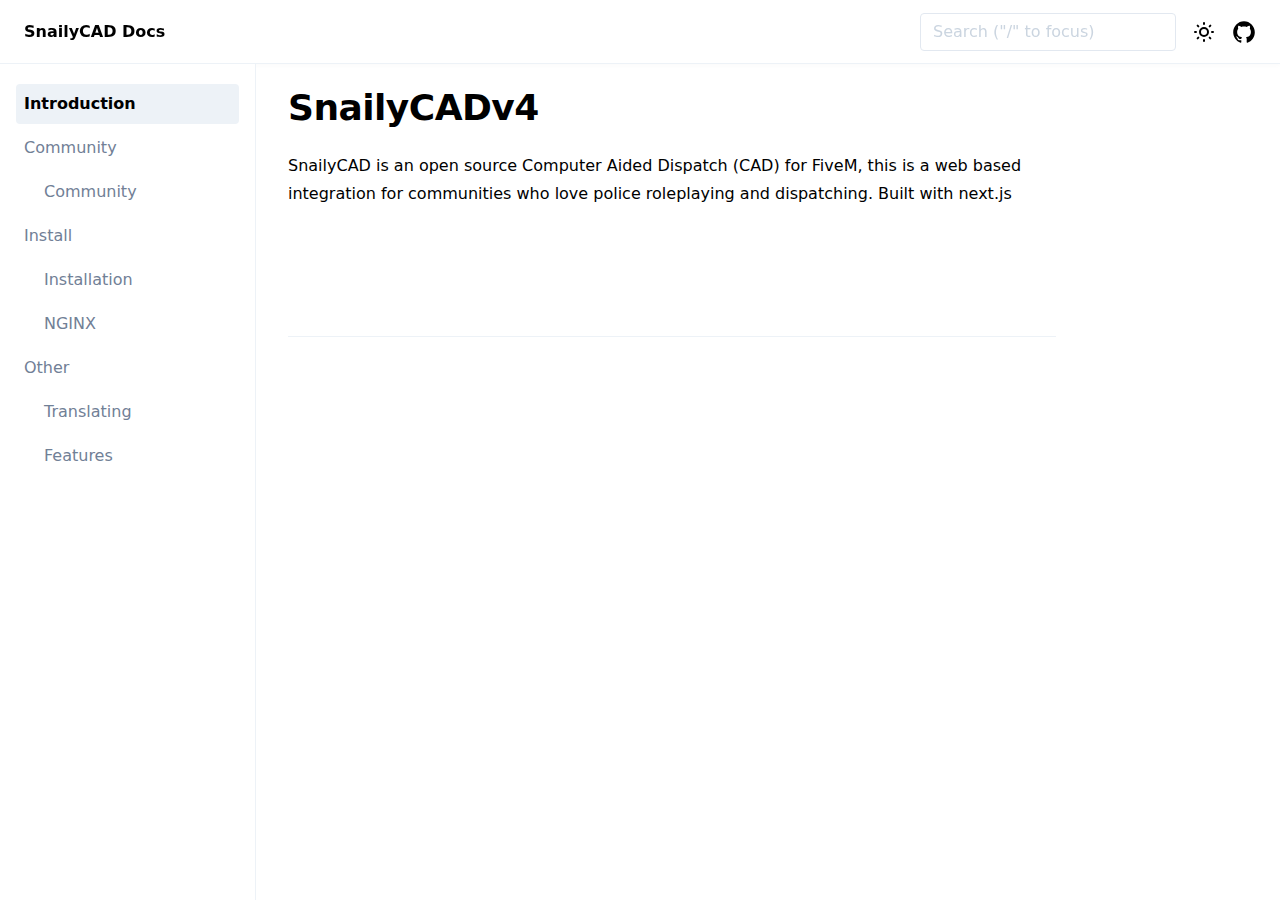
==== index.html @ 4297fb2c "Deploying to gh-pages from @ SnailyCAD/docs@3c2a075914bde0a2f66cafa03fc1d0cf612f7713 🚀" ====
<!DOCTYPE html><html><head><meta charset="utf-8"><script>!function(){try {var d=document.documentElement.classList;d.remove('light','dark');var e=localStorage.getItem('theme');if(!e)return localStorage.setItem('theme','light'),d.add('light');if("system"===e){var t="(prefers-color-scheme: dark)",m=window.matchMedia(t);m.media!==t||m.matches?d.add('dark'):d.add('light')}else d.add(e)}catch(e){}}()</script><link rel="stylesheet" href="https://rsms.me/inter/inter.css"><title>SnailyCADv4 | SnailyCADv4 Docs</title><style>html{font-family:Inter,sans-serif}@supports(font-variation-settings:normal){html{font-family:'Inter var',sans-serif}}</style><meta name="msapplication-TileColor" content="#ffffff"><meta name="theme-color" content="#ffffff"><meta name="viewport" content="width=device-width, initial-scale=1.0"><meta http-equiv="Content-Language" content="en"><meta name="og:title" content="SnailyCADv4 docs"><meta name="next-head-count" content="10"><script defer="" nomodule="" src="/_next/static/chunks/polyfills-a40ef1678bae11e696dba45124eadd70.js"></script><script src="/_next/static/chunks/webpack-af28476a2e7790fd48db.js" defer=""></script><script src="/_next/static/chunks/framework-895f067827ebe11ffe45.js" defer=""></script><script src="/_next/static/chunks/main-8d15616dad332ac01c02.js" defer=""></script><script src="/_next/static/chunks/pages/_app-caa7130a426902070bed.js" defer=""></script><script src="/_next/static/chunks/424-f5f35272d2a298725118.js" defer=""></script><script src="/_next/static/chunks/pages/index-80899e56ebe504302ccb.js" defer=""></script><script src="/_next/static/9ey1iBSlj8T7ULhoBeX1p/_buildManifest.js" defer=""></script><script src="/_next/static/9ey1iBSlj8T7ULhoBeX1p/_ssgManifest.js" defer=""></script><style>html{-moz-tab-size:4;tab-size:4;line-height:1.15;-webkit-text-size-adjust:100%;}body{margin:0;font-family:system-ui,-apple-system,Segoe UI,Roboto,Helvetica,Arial,sans-serif,Apple Color Emoji,Segoe UI Emoji;}hr{height:0;color:inherit;}button,input{font-family:inherit;font-size:100%;line-height:1.15;margin:0;}button{text-transform:none;}button{-webkit-appearance:button;}[type=search]{-webkit-appearance:textfield;outline-offset:-2px;}h1,hr,p{margin:0;}button{background-color:transparent;background-image:none;}ul{margin:0;padding:0;}ul{list-style:none;}html{font-family:ui-sans-serif,system-ui,-apple-system,BlinkMacSystemFont,Segoe UI,Roboto,Helvetica Neue,Arial,Noto Sans,sans-serif,Apple Color Emoji,Segoe UI Emoji,Segoe UI Symbol,Noto Color Emoji;line-height:1.5;}body{font-family:inherit;line-height:inherit;}*,:after,:before{-webkit-box-sizing:border-box;-moz-box-sizing:border-box;box-sizing:border-box;border:0 solid;}hr{border-top-width:1px;}input::-webkit-input-placeholder{opacity:1;color:#cbd5e0;}input::-moz-placeholder{opacity:1;color:#cbd5e0;}input:-ms-input-placeholder{opacity:1;color:#cbd5e0;}input::placeholder{opacity:1;color:#cbd5e0;}button{cursor:pointer;}h1{font-size:inherit;font-weight:inherit;}a{color:inherit;text-decoration:inherit;}button,input{padding:0;line-height:inherit;color:inherit;}svg{display:block;vertical-align:middle;}*,:after,:before{--tw-translate-x:0;--tw-translate-y:0;--tw-rotate:0;--tw-skew-x:0;--tw-skew-y:0;--tw-scale-x:1;--tw-scale-y:1;--tw-transform:translateX(var(--tw-translate-x)) translateY(var(--tw-translate-y)) rotate(var(--tw-rotate)) skewX(var(--tw-skew-x)) skewY(var(--tw-skew-y)) scaleX(var(--tw-scale-x)) scaleY(var(--tw-scale-y));--tw-border-opacity:1;border-color:rgba(237,242,247,var(--tw-border-opacity));--tw-shadow:0 0 transparent;--tw-ring-inset:var(--tw-empty, );--tw-ring-offset-width:0px;--tw-ring-offset-color:#fff;--tw-ring-color:rgba(66,153,225,0.5);--tw-ring-offset-shadow:0 0 transparent;--tw-ring-shadow:0 0 transparent;--tw-blur:var(--tw-empty, );--tw-brightness:var(--tw-empty, );--tw-contrast:var(--tw-empty, );--tw-grayscale:var(--tw-empty, );--tw-hue-rotate:var(--tw-empty, );--tw-invert:var(--tw-empty, );--tw-saturate:var(--tw-empty, );--tw-sepia:var(--tw-empty, );--tw-drop-shadow:var(--tw-empty, );--tw-filter:var(--tw-blur) var(--tw-brightness) var(--tw-contrast) var(--tw-grayscale) var(--tw-hue-rotate) var(--tw-invert) var(--tw-saturate) var(--tw-sepia) var(--tw-drop-shadow);--tw-backdrop-blur:var(--tw-empty, );--tw-backdrop-brightness:var(--tw-empty, );--tw-backdrop-contrast:var(--tw-empty, );--tw-backdrop-grayscale:var(--tw-empty, );--tw-backdrop-hue-rotate:var(--tw-empty, );--tw-backdrop-invert:var(--tw-empty, );--tw-backdrop-opacity:var(--tw-empty, );--tw-backdrop-saturate:var(--tw-empty, );--tw-backdrop-sepia:var(--tw-empty, );--tw-backdrop-filter:var(--tw-backdrop-blur) var(--tw-backdrop-brightness) var(--tw-backdrop-contrast) var(--tw-backdrop-grayscale) var(--tw-backdrop-hue-rotate) var(--tw-backdrop-invert) var(--tw-backdrop-opacity) var(--tw-backdrop-saturate) var(--tw-backdrop-sepia);}html{-webkit-font-smoothing:auto;-moz-osx-font-smoothing:auto;font-size:16px;-webkit-font-feature-settings:"rlig" 1,"calt" 1,"ss01" 1;-moz-font-feature-settings:"rlig" 1,"calt" 1,"ss01" 1;font-feature-settings:"rlig" 1,"calt" 1,"ss01" 1;scroll-behavior:smooth;}body{background-color:rgba(255,255,255,var(--tw-bg-opacity));}body{--tw-bg-opacity:1;}h1{margin-top:.5rem;font-size:2.25rem;line-height:2.5rem;font-weight:700;}h1{letter-spacing:-.015em;}a{--tw-text-opacity:1;color:rgba(66,153,225,var(--tw-text-opacity));text-decoration:underline;text-underline-position:under;}p{line-height:1.75rem;}p:not(:first-child){margin-top:1.5rem;}hr{margin-top:2rem;margin-bottom:2rem;}.fixed{position:fixed;}.relative{position:relative;}.right-0{right:0;}.left-0{left:0;}.top-0{top:0;}.z-10{z-index:10;}.z-20{z-index:20;}.-m-4{margin:-1rem;}.mx-auto{margin-left:auto;margin-right:auto;}.ml-2{margin-left:.5rem;}.mr-2{margin-right:.5rem;}.ml-1{margin-left:.25rem;}.mt-24{margin-top:6rem;}.-mr-2{margin-right:-.5rem;}.mb-4{margin-bottom:1rem;}.block{display:block;}.inline{display:inline;}.flex{display:-webkit-flex;display:-moz-box;display:flex;}.inline-flex{display:-webkit-inline-flex;display:-moz-inline-box;display:inline-flex;}.hidden{display:none;}.h-full{height:100%;}.h-16{height:4rem;}.h-screen{height:100vh;}.w-full{width:100%;}.w-64{width:16rem;}.min-w-0{min-width:0;}.max-w-full{max-width:100%;}.max-w-screen-md{max-width:768px;}.flex-1{-webkit-flex:1 1;-moz-box-flex:1;flex:1 1;}.flex-shrink-0{-webkit-flex-shrink:0;flex-shrink:0;}.transform{-webkit-transform:var(--tw-transform);transform:var(--tw-transform);}.cursor-pointer{cursor:pointer;}.appearance-none{-webkit-appearance:none;-moz-appearance:none;appearance:none;}.flex-row{-webkit-flex-direction:row;-moz-box-orient:horizontal;flex-direction:row;}.flex-col,.flex-row{-moz-box-direction:normal;}.flex-col{-webkit-flex-direction:column;-moz-box-orient:vertical;flex-direction:column;}.items-center{-webkit-align-items:center;-moz-box-align:center;align-items:center;}.justify-between{-webkit-justify-content:space-between;-moz-box-pack:justify;justify-content:space-between;}.overflow-y-auto{overflow-y:auto;}.rounded{border-radius:.25rem;}.border{border-width:1px;}.border-b{border-bottom-width:1px;}.border-gray-200{--tw-border-opacity:1;border-color:rgba(237,242,247,var(--tw-border-opacity));}.bg-white{--tw-bg-opacity:1;background-color:rgba(255,255,255,var(--tw-bg-opacity));}.bg-opacity-\[\.97\]{--tw-bg-opacity:.97;}.p-4{padding:1rem;}.p-2{padding:.5rem;}.py-2{padding-top:.5rem;padding-bottom:.5rem;}.px-6{padding-left:1.5rem;padding-right:1.5rem;}.px-3{padding-right:.75rem;}.px-3{padding-left:.75rem;}.pt-16{padding-top:4rem;}.pb-16{padding-bottom:4rem;}.pt-4{padding-top:1rem;}.pb-40{padding-bottom:10rem;}.pl-4{padding-left:1rem;}.text-lg{line-height:1.75rem;}.text-lg{font-size:1.125rem;}.text-sm{font-size:.875rem;line-height:1.25rem;}.font-medium{font-weight:500;}.font-semibold{font-weight:600;}.leading-tight{line-height:1.25;}.text-gray-600{--tw-text-opacity:1;color:rgba(113,128,150,var(--tw-text-opacity));}.text-current{color:currentColor;}.no-underline{text-decoration:none;}.main-container{min-height:100vh;}.sidebar{-webkit-user-select:none;-moz-user-select:none;-ms-user-select:none;user-select:none;}@media (min-width:768px){.sidebar{border-right-width:1px;}}.sidebar ul ul{position:relative;margin-left:1.25rem;}.sidebar a:focus-visible,.sidebar button:focus-visible{--tw-ring-offset-shadow:var(--tw-ring-inset) 0 0 0 var(--tw-ring-offset-width) var(--tw-ring-offset-color);--tw-ring-shadow:var(--tw-ring-inset) 0 0 0 -webkit-calc(3px + var(--tw-ring-offset-width)) var(--tw-ring-color);--tw-ring-shadow:var(--tw-ring-inset) 0 0 0 calc(3px + var(--tw-ring-offset-width)) var(--tw-ring-color);-webkit-box-shadow:var(--tw-ring-offset-shadow),var(--tw-ring-shadow),var(--tw-shadow,0 0 transparent);box-shadow:var(--tw-ring-offset-shadow),var(--tw-ring-shadow),var(--tw-shadow,0 0 transparent);}.sidebar li.active>a{--tw-bg-opacity:1;background-color:rgba(237,242,247,var(--tw-bg-opacity));font-weight:600;--tw-text-opacity:1;color:rgba(0,0,0,var(--tw-text-opacity));}.sidebar a,.sidebar button{margin-top:.25rem;display:block;width:100%;-webkit-user-select:none;-moz-user-select:none;-ms-user-select:none;user-select:none;border-radius:.25rem;padding:.5rem;text-align:left;font-size:1rem;line-height:1.5rem;--tw-text-opacity:1;color:rgba(113,128,150,var(--tw-text-opacity));text-decoration:none;outline:2px solid transparent;outline-offset:2px;-webkit-tap-highlight-color:transparent;-webkit-touch-callout:none;}.sidebar a:hover,.sidebar button:hover{--tw-bg-opacity:1;background-color:rgba(247,250,252,var(--tw-bg-opacity));--tw-text-opacity:1;color:rgba(26,32,44,var(--tw-text-opacity));}.nextra-container nav{-webkit-box-shadow:0 2px 4px rgba(0,0,0,.02);box-shadow:0 2px 4px rgba(0,0,0,.02);}.nextra-container nav a:focus,.nextra-container nav a:focus-visible{-webkit-user-select:none;-moz-user-select:none;-ms-user-select:none;user-select:none;outline:2px solid transparent;outline-offset:2px;}.nextra-container nav a:focus-visible{--tw-ring-offset-shadow:var(--tw-ring-inset) 0 0 0 var(--tw-ring-offset-width) var(--tw-ring-offset-color);--tw-ring-shadow:var(--tw-ring-inset) 0 0 0 -webkit-calc(3px + var(--tw-ring-offset-width)) var(--tw-ring-color);--tw-ring-shadow:var(--tw-ring-inset) 0 0 0 calc(3px + var(--tw-ring-offset-width)) var(--tw-ring-color);-webkit-box-shadow:var(--tw-ring-offset-shadow),var(--tw-ring-shadow),var(--tw-shadow,0 0 transparent);box-shadow:var(--tw-ring-offset-shadow),var(--tw-ring-shadow),var(--tw-shadow,0 0 transparent);}.nextra-search input{--tw-border-opacity:1;border-color:rgba(226,232,240,var(--tw-border-opacity));--tw-text-opacity:1;color:rgba(26,32,44,var(--tw-text-opacity));}.nextra-search input::-moz-placeholder{--tw-text-opacity:1;color:rgba(203,213,224,var(--tw-text-opacity));}.nextra-search input:-ms-input-placeholder{--tw-text-opacity:1;color:rgba(203,213,224,var(--tw-text-opacity));}.nextra-search input::-webkit-input-placeholder{--tw-text-opacity:1;color:rgba(203,213,224,var(--tw-text-opacity));}.nextra-search input::placeholder{--tw-text-opacity:1;color:rgba(203,213,224,var(--tw-text-opacity));}input[type=search]::-webkit-search-cancel-button,input[type=search]::-webkit-search-decoration,input[type=search]::-webkit-search-results-button,input[type=search]::-webkit-search-results-decoration{-webkit-appearance:none;}@media (min-width:1280px){.nextra-container:not(.rtl):not(.page) article.docs-container{padding-right:2rem;}}.hover\:text-blue-600:hover{--tw-text-opacity:1;color:rgba(49,130,206,var(--tw-text-opacity));}.hover\:opacity-75:hover{opacity:.75;}.focus\:outline-none:focus{outline:2px solid transparent;outline-offset:2px;}.focus\:ring:focus{--tw-ring-offset-shadow:var(--tw-ring-inset) 0 0 0 var(--tw-ring-offset-width) var(--tw-ring-offset-color);--tw-ring-shadow:var(--tw-ring-inset) 0 0 0 -webkit-calc(3px + var(--tw-ring-offset-width)) var(--tw-ring-color);--tw-ring-shadow:var(--tw-ring-inset) 0 0 0 calc(3px + var(--tw-ring-offset-width)) var(--tw-ring-color);-webkit-box-shadow:var(--tw-ring-offset-shadow),var(--tw-ring-shadow),var(--tw-shadow,0 0 transparent);box-shadow:var(--tw-ring-offset-shadow),var(--tw-ring-shadow),var(--tw-shadow,0 0 transparent);}@media (min-width:768px){.md\:sticky{position:-webkit-sticky;position:sticky;}.md\:block{display:block;}.md\:inline-block{display:inline-block;}.md\:hidden{display:none;}.md\:w-64{width:16rem;}.md\:px-8{padding-left:2rem;padding-right:2rem;}.md\:pb-16{padding-bottom:4rem;}}@media (min-width:1280px){.xl\:block{display:block;}}</style><link rel="stylesheet" href="/_next/static/css/e67ec22b2a6f245b44d7.css" data-n-g="" media="print" onload="this.media='all'"><noscript><link rel="stylesheet" href="/_next/static/css/e67ec22b2a6f245b44d7.css"></noscript><noscript data-n-css=""></noscript></head><body><div id="__next"><div class="nextra-container main-container flex flex-col"><nav class="flex items-center bg-white z-20 fixed top-0 left-0 right-0 h-16 border-b border-gray-200 px-6 dark:bg-dark dark:border-gray-900 bg-opacity-[.97] dark:bg-opacity-100"><div class="w-full flex items-center mr-2"><a class="no-underline text-current inline-flex items-center hover:opacity-75" href="/"><span class="text-gray-100 font-semibold">SnailyCAD Docs</span></a></div><div class="flex-1"><div class="hidden md:inline-block mr-2"><div class="nextra-search relative w-full md:w-64"><input type="search" class="appearance-none border rounded py-2 px-3 leading-tight focus:outline-none focus:ring w-full" placeholder="Search (&quot;/&quot; to focus)"></div></div></div><a class="text-current p-2 cursor-pointer" tabindex="0"><svg viewBox="0 0 24 24" width="24" height="24" stroke="currentColor" stroke-width="1.5" stroke-linecap="round" stroke-linejoin="round" fill="none" shape-rendering="geometricPrecision"></svg></a><a class="text-current p-2" href="https://github.com/SnailyCAD" target="_blank"><svg height="24" viewBox="2 2 20 20" fill="none"><path fill-rule="evenodd" clip-rule="evenodd" d="M12 3C7.0275 3 3 7.12937 3 12.2276C3 16.3109 5.57625 19.7597 9.15374 20.9824C9.60374 21.0631 9.77249 20.7863 9.77249 20.5441C9.77249 20.3249 9.76125 19.5982 9.76125 18.8254C7.5 19.2522 6.915 18.2602 6.735 17.7412C6.63375 17.4759 6.19499 16.6569 5.8125 16.4378C5.4975 16.2647 5.0475 15.838 5.80124 15.8264C6.51 15.8149 7.01625 16.4954 7.18499 16.7723C7.99499 18.1679 9.28875 17.7758 9.80625 17.5335C9.885 16.9337 10.1212 16.53 10.38 16.2993C8.3775 16.0687 6.285 15.2728 6.285 11.7432C6.285 10.7397 6.63375 9.9092 7.20749 9.26326C7.1175 9.03257 6.8025 8.08674 7.2975 6.81794C7.2975 6.81794 8.05125 6.57571 9.77249 7.76377C10.4925 7.55615 11.2575 7.45234 12.0225 7.45234C12.7875 7.45234 13.5525 7.55615 14.2725 7.76377C15.9937 6.56418 16.7475 6.81794 16.7475 6.81794C17.2424 8.08674 16.9275 9.03257 16.8375 9.26326C17.4113 9.9092 17.76 10.7281 17.76 11.7432C17.76 15.2843 15.6563 16.0687 13.6537 16.2993C13.98 16.5877 14.2613 17.1414 14.2613 18.0065C14.2613 19.2407 14.25 20.2326 14.25 20.5441C14.25 20.7863 14.4188 21.0746 14.8688 20.9824C16.6554 20.364 18.2079 19.1866 19.3078 17.6162C20.4077 16.0457 20.9995 14.1611 21 12.2276C21 7.12937 16.9725 3 12 3Z" fill="currentColor"></path></svg></a><button class="block md:hidden p-2"><svg fill="none" width="24" height="24" viewBox="0 0 24 24" stroke="currentColor"><path stroke-linecap="round" stroke-linejoin="round" stroke-width="2" d="M4 6h16M4 12h16M4 18h16"></path></svg></button><div class="-mr-2"></div></nav><div class="flex flex-1 h-full"><aside class="fixed h-screen bg-white dark:bg-dark flex-shrink-0 w-full md:w-64 md:sticky z-20 hidden md:block" style="top:4rem;height:calc(100vh - 4rem)"><div class="sidebar border-gray-200 dark:border-gray-900 w-full p-4 pb-40 md:pb-16 h-full overflow-y-auto"><div class="mb-4 block md:hidden"><div class="nextra-search relative w-full md:w-64"><input type="search" class="appearance-none border rounded py-2 px-3 leading-tight focus:outline-none focus:ring w-full" placeholder="Search (&quot;/&quot; to focus)"></div></div><div class="hidden md:block"><ul><li class="active"><a href="/">Introduction</a></li><li class="active"><button>Community</button><div style="display:initial"><ul><li class=""><a href="/community">Community</a></li></ul></div></li><li class="active"><button>Install</button><div style="display:initial"><ul><li class=""><a href="/install">Installation</a></li><li class=""><a href="/install/nginx">NGINX</a></li></ul></div></li><li class="active"><button>Other</button><div style="display:initial"><ul><li class=""><a href="/other/Translating">Translating</a></li><li class=""><a href="/other/features">Features</a></li></ul></div></li></ul></div><div class="md:hidden"><ul><li class="active"><a href="/">Introduction</a></li><li class="active"><button>Community</button><div style="display:initial"><ul><li class=""><a href="/community">Community</a></li></ul></div></li><li class="active"><button>Install</button><div style="display:initial"><ul><li class=""><a href="/install">Installation</a></li><li class=""><a href="/install/nginx">NGINX</a></li></ul></div></li><li class="active"><button>Other</button><div style="display:initial"><ul><li class=""><a href="/other/Translating">Translating</a></li><li class=""><a href="/other/features">Features</a></li></ul></div></li></ul></div></div></aside><div id="reach-skip-nav" data-reach-skip-nav-content=""></div><article class="docs-container relative pt-16 pb-16 px-6 md:px-8 w-full max-w-full flex min-w-0"><main class="max-w-screen-md mx-auto pt-4 z-10 min-w-0"><h1>SnailyCADv4</h1><p>SnailyCAD is an open source Computer Aided Dispatch (CAD) for FiveM, this is a web based integration for communities who love police roleplaying and dispatching. Built with next.js</p><footer class="mt-24"><div class="flex flex-row items-center justify-between"><div></div><div><a class="text-lg font-medium p-4 -m-4 no-underline text-gray-600 hover:text-blue-600 flex items-center ml-2" title="Community" href="/community">Community<svg height="24" fill="none" viewBox="0 0 24 24" stroke="currentColor" class="transform inline flex-shrink-0 ml-1"><path stroke-linecap="round" stroke-linejoin="round" stroke-width="2" d="M9 5l7 7-7 7"></path></svg></a></div></div><hr></footer></main><div class="w-64 hidden xl:block text-sm pl-4"></div></article></div></div></div><script id="__NEXT_DATA__" type="application/json">{"props":{"pageProps":{}},"page":"/","query":{},"buildId":"9ey1iBSlj8T7ULhoBeX1p","nextExport":true,"autoExport":true,"isFallback":false,"scriptLoader":[]}</script></body></html>
---- _next/static/css/e67ec22b2a6f245b44d7.css ----
/*! tailwindcss v2.2.4 | MIT License | https://tailwindcss.com*//*! modern-normalize v1.1.0 | MIT License | https://github.com/sindresorhus/modern-normalize */html{-moz-tab-size:4;tab-size:4;line-height:1.15;-webkit-text-size-adjust:100%}body{margin:0;font-family:system-ui,-apple-system,Segoe UI,Roboto,Helvetica,Arial,sans-serif,Apple Color Emoji,Segoe UI Emoji}hr{height:0;color:inherit}abbr[title]{-webkit-text-decoration:underline dotted;-moz-text-decoration:underline dotted;text-decoration:underline dotted}b,strong{font-weight:bolder}code,kbd,pre,samp{font-family:ui-monospace,SFMono-Regular,Consolas,Liberation Mono,Menlo,monospace;font-size:1em}small{font-size:80%}sub,sup{font-size:75%;line-height:0;position:relative;vertical-align:baseline}sub{bottom:-.25em}sup{top:-.5em}table{text-indent:0;border-color:inherit}button,input,optgroup,select,textarea{font-family:inherit;font-size:100%;line-height:1.15;margin:0}button,select{text-transform:none}[type=button],[type=reset],[type=submit],button{-webkit-appearance:button}::-moz-focus-inner{border-style:none;padding:0}:-moz-focusring{outline:1px dotted ButtonText}:-moz-ui-invalid{box-shadow:none}legend{padding:0}progress{vertical-align:baseline}::-webkit-inner-spin-button,::-webkit-outer-spin-button{height:auto}[type=search]{-webkit-appearance:textfield;outline-offset:-2px}::-webkit-search-decoration{-webkit-appearance:none}::-webkit-file-upload-button{-webkit-appearance:button;font:inherit}summary{display:list-item}blockquote,dd,dl,figure,h1,h2,h3,h4,h5,h6,hr,p,pre{margin:0}button{background-color:transparent;background-image:none}fieldset,ol,ul{margin:0;padding:0}ol,ul{list-style:none}html{font-family:ui-sans-serif,system-ui,-apple-system,BlinkMacSystemFont,Segoe UI,Roboto,Helvetica Neue,Arial,Noto Sans,sans-serif,Apple Color Emoji,Segoe UI Emoji,Segoe UI Symbol,Noto Color Emoji;line-height:1.5}body{font-family:inherit;line-height:inherit}*,:after,:before{-webkit-box-sizing:border-box;-moz-box-sizing:border-box;box-sizing:border-box;border:0 solid}hr{border-top-width:1px}img{border-style:solid}textarea{resize:vertical}input::-webkit-input-placeholder,textarea::-webkit-input-placeholder{opacity:1;color:#cbd5e0}input::-moz-placeholder,textarea::-moz-placeholder{opacity:1;color:#cbd5e0}input:-ms-input-placeholder,textarea:-ms-input-placeholder{opacity:1;color:#cbd5e0}input::placeholder,textarea::placeholder{opacity:1;color:#cbd5e0}[role=button],button{cursor:pointer}table{border-collapse:collapse}h1,h2,h3,h4,h5,h6{font-size:inherit;font-weight:inherit}a{color:inherit;text-decoration:inherit}button,input,optgroup,select,textarea{padding:0;line-height:inherit;color:inherit}code,kbd,pre,samp{font-family:ui-monospace,SFMono-Regular,Menlo,Monaco,Consolas,Liberation Mono,Courier New,monospace}audio,canvas,embed,iframe,img,object,svg,video{display:block;vertical-align:middle}img,video{max-width:100%;height:auto}*,:after,:before{--tw-translate-x:0;--tw-translate-y:0;--tw-rotate:0;--tw-skew-x:0;--tw-skew-y:0;--tw-scale-x:1;--tw-scale-y:1;--tw-transform:translateX(var(--tw-translate-x)) translateY(var(--tw-translate-y)) rotate(var(--tw-rotate)) skewX(var(--tw-skew-x)) skewY(var(--tw-skew-y)) scaleX(var(--tw-scale-x)) scaleY(var(--tw-scale-y));--tw-border-opacity:1;border-color:rgba(237,242,247,var(--tw-border-opacity));--tw-shadow:0 0 transparent;--tw-ring-inset:var(--tw-empty,/*!*/ /*!*/);--tw-ring-offset-width:0px;--tw-ring-offset-color:#fff;--tw-ring-color:rgba(66,153,225,0.5);--tw-ring-offset-shadow:0 0 transparent;--tw-ring-shadow:0 0 transparent;--tw-blur:var(--tw-empty,/*!*/ /*!*/);--tw-brightness:var(--tw-empty,/*!*/ /*!*/);--tw-contrast:var(--tw-empty,/*!*/ /*!*/);--tw-grayscale:var(--tw-empty,/*!*/ /*!*/);--tw-hue-rotate:var(--tw-empty,/*!*/ /*!*/);--tw-invert:var(--tw-empty,/*!*/ /*!*/);--tw-saturate:var(--tw-empty,/*!*/ /*!*/);--tw-sepia:var(--tw-empty,/*!*/ /*!*/);--tw-drop-shadow:var(--tw-empty,/*!*/ /*!*/);--tw-filter:var(--tw-blur) var(--tw-brightness) var(--tw-contrast) var(--tw-grayscale) var(--tw-hue-rotate) var(--tw-invert) var(--tw-saturate) var(--tw-sepia) var(--tw-drop-shadow);--tw-backdrop-blur:var(--tw-empty,/*!*/ /*!*/);--tw-backdrop-brightness:var(--tw-empty,/*!*/ /*!*/);--tw-backdrop-contrast:var(--tw-empty,/*!*/ /*!*/);--tw-backdrop-grayscale:var(--tw-empty,/*!*/ /*!*/);--tw-backdrop-hue-rotate:var(--tw-empty,/*!*/ /*!*/);--tw-backdrop-invert:var(--tw-empty,/*!*/ /*!*/);--tw-backdrop-opacity:var(--tw-empty,/*!*/ /*!*/);--tw-backdrop-saturate:var(--tw-empty,/*!*/ /*!*/);--tw-backdrop-sepia:var(--tw-empty,/*!*/ /*!*/);--tw-backdrop-filter:var(--tw-backdrop-blur) var(--tw-backdrop-brightness) var(--tw-backdrop-contrast) var(--tw-backdrop-grayscale) var(--tw-backdrop-hue-rotate) var(--tw-backdrop-invert) var(--tw-backdrop-opacity) var(--tw-backdrop-saturate) var(--tw-backdrop-sepia)}html{-webkit-font-smoothing:auto;-moz-osx-font-smoothing:auto;font-size:16px;-webkit-font-feature-settings:"rlig" 1,"calt" 1,"ss01" 1;-moz-font-feature-settings:"rlig" 1,"calt" 1,"ss01" 1;font-feature-settings:"rlig" 1,"calt" 1,"ss01" 1;scroll-behavior:smooth}body{background-color:rgba(255,255,255,var(--tw-bg-opacity))}.dark body,body{--tw-bg-opacity:1}.dark body{background-color:rgba(17,17,17,var(--tw-bg-opacity));--tw-text-opacity:1;color:rgba(247,250,252,var(--tw-text-opacity))}h1{margin-top:.5rem;font-size:2.25rem;line-height:2.5rem;font-weight:700}h1,h2{letter-spacing:-.015em}h2{margin-top:2.5rem;font-size:1.875rem;line-height:2.25rem;font-weight:600;border-bottom-width:1px;padding-bottom:.25rem}.dark h2{--tw-border-opacity:1;border-color:rgba(26,32,44,var(--tw-border-opacity))}h3{margin-top:2rem;font-size:1.5rem;line-height:2rem;font-weight:600;letter-spacing:-.015em}h4{font-size:1.25rem}h4,h5{margin-top:2rem;line-height:1.75rem;font-weight:600;letter-spacing:-.015em}h5{font-size:1.125rem}h6{margin-top:2rem;font-size:1rem;line-height:1.5rem;font-weight:600;letter-spacing:-.015em}a{--tw-text-opacity:1;color:rgba(66,153,225,var(--tw-text-opacity));text-decoration:underline;text-underline-position:under}p{line-height:1.75rem}.table-container:not(:first-child),blockquote:not(:first-child),p:not(:first-child){margin-top:1.5rem}hr{margin-top:2rem;margin-bottom:2rem}.dark hr{--tw-border-opacity:1;border-color:rgba(26,32,44,var(--tw-border-opacity))}code{border-radius:.25rem;--tw-bg-opacity:1;background-color:rgba(160,174,192,var(--tw-bg-opacity));--tw-bg-opacity:0.25;color:rgba(45,55,72,var(--tw-text-opacity));-webkit-box-decoration-break:clone;box-decoration-break:clone}.dark code,code{--tw-text-opacity:1}.dark code{background-color:rgba(45,55,72,var(--tw-bg-opacity));color:rgba(226,232,240,var(--tw-text-opacity))}.dark code,pre{--tw-bg-opacity:1}pre{margin-top:1.5rem;margin-bottom:1rem;overflow-x:auto;border-radius:.5rem;background-color:rgba(237,242,247,var(--tw-bg-opacity));padding:1rem}.dark pre{--tw-bg-opacity:1;background-color:rgba(45,55,72,var(--tw-bg-opacity))}pre code{display:inline-block;min-width:100%;border-radius:0;background-color:transparent;padding:0;font-size:.875rem;line-height:1.25rem;--tw-text-opacity:1;color:rgba(0,0,0,var(--tw-text-opacity))}a code{color:currentColor;text-decoration:none}.fixed{position:fixed}.absolute{position:absolute}.relative{position:relative}.sticky{position:-webkit-sticky;position:sticky}.right-0{right:0}.left-0{left:0}.top-0{top:0}.top-full{top:100%}.top-16{top:4rem}.z-10{z-index:10}.z-20{z-index:20}.-m-4{margin:-1rem}.m-0{margin:0}.-mx-6{margin-left:-1.5rem;margin-right:-1.5rem}.mx-auto{margin-left:auto;margin-right:auto}.mt-6{margin-top:1.5rem}.ml-2{margin-left:.5rem}.mr-2{margin-right:.5rem}.mr-1{margin-right:.25rem}.ml-1{margin-left:.25rem}.mt-24{margin-top:6rem}.mr-4{margin-right:1rem}.-mr-2{margin-right:-.5rem}.mt-1{margin-top:.25rem}.mb-4{margin-bottom:1rem}.block{display:block}.inline-block{display:inline-block}.inline{display:inline}.flex{display:-webkit-flex;display:-moz-box;display:flex}.inline-flex{display:-webkit-inline-flex;display:-moz-inline-box;display:inline-flex}.table{display:table}.hidden{display:none}.h-full{height:100%}.h-16{height:4rem}.h-screen{height:100vh}.max-h-\[calc\(100vh-4rem\)\]{max-height:-webkit-calc(100vh - 4rem);max-height:calc(100vh - 4rem)}.w-full{width:100%}.w-64{width:16rem}.min-w-0{min-width:0}.max-w-full{max-width:100%}.max-w-screen-md{max-width:768px}.flex-1{-webkit-flex:1 1;-moz-box-flex:1;flex:1 1}.flex-shrink-0{-webkit-flex-shrink:0;flex-shrink:0}.rotate-180{--tw-rotate:180deg}.rotate-180,.transform{-webkit-transform:var(--tw-transform);transform:var(--tw-transform)}.cursor-pointer{cursor:pointer}.select-none{-webkit-user-select:none;-moz-user-select:none;-ms-user-select:none;user-select:none}.list-none{list-style-type:none}.appearance-none{-webkit-appearance:none;-moz-appearance:none;appearance:none}.flex-row{-webkit-flex-direction:row;-moz-box-orient:horizontal;flex-direction:row}.flex-col,.flex-row{-moz-box-direction:normal}.flex-col{-webkit-flex-direction:column;-moz-box-orient:vertical;flex-direction:column}.flex-col-reverse{-webkit-flex-direction:column-reverse;-moz-box-orient:vertical;-moz-box-direction:reverse;flex-direction:column-reverse}.items-center{-webkit-align-items:center;-moz-box-align:center;align-items:center}.justify-between{-webkit-justify-content:space-between;-moz-box-pack:justify;justify-content:space-between}.divide-y>:not([hidden])~:not([hidden]){--tw-divide-y-reverse:0;border-top-width:calc(1px*(1 - var(--tw-divide-y-reverse)));border-bottom-width:calc(1px*var(--tw-divide-y-reverse))}.overflow-hidden{overflow:hidden}.overflow-y-auto{overflow-y:auto}.overflow-x-hidden{overflow-x:hidden}.whitespace-nowrap{white-space:nowrap}.rounded-lg{border-radius:.5rem}.rounded{border-radius:.25rem}.border{border-width:1px}.border-b{border-bottom-width:1px}.border-gray-200{--tw-border-opacity:1;border-color:rgba(237,242,247,var(--tw-border-opacity))}.bg-orange-100{--tw-bg-opacity:1;background-color:rgba(255,250,240,var(--tw-bg-opacity))}.bg-red-200{--tw-bg-opacity:1;background-color:rgba(254,215,215,var(--tw-bg-opacity))}.bg-yellow-200{--tw-bg-opacity:1;background-color:rgba(254,252,191,var(--tw-bg-opacity))}.bg-white{--tw-bg-opacity:1;background-color:rgba(255,255,255,var(--tw-bg-opacity))}.bg-gray-100{--tw-bg-opacity:1;background-color:rgba(247,250,252,var(--tw-bg-opacity))}.bg-opacity-\[\.97\]{--tw-bg-opacity:.97}.p-4{padding:1rem}.p-2{padding:.5rem}.p-0{padding:0}.py-2{padding-top:.5rem;padding-bottom:.5rem}.px-6{padding-left:1.5rem;padding-right:1.5rem}.py-1{padding-top:.25rem;padding-bottom:.25rem}.px-4{padding-left:1rem;padding-right:1rem}.px-3{padding-right:.75rem}.pl-3,.px-3{padding-left:.75rem}.pr-2{padding-right:.5rem}.pr-4{padding-right:1rem}.pt-16{padding-top:4rem}.pb-16{padding-bottom:4rem}.pt-4{padding-top:1rem}.pb-40{padding-bottom:10rem}.pl-4{padding-left:1rem}.pt-8{padding-top:2rem}.pb-10{padding-bottom:2.5rem}.text-xl{font-size:1.25rem}.text-lg,.text-xl{line-height:1.75rem}.text-lg{font-size:1.125rem}.text-sm{font-size:.875rem;line-height:1.25rem}.font-medium{font-weight:500}.font-semibold{font-weight:600}.font-extrabold{font-weight:800}.font-normal{font-weight:400}.italic{font-style:italic}.leading-tight{line-height:1.25}.text-orange-800{--tw-text-opacity:1;color:rgba(156,66,33,var(--tw-text-opacity))}.text-red-900{--tw-text-opacity:1;color:rgba(116,42,42,var(--tw-text-opacity))}.text-yellow-900{--tw-text-opacity:1;color:rgba(116,66,16,var(--tw-text-opacity))}.text-gray-600{--tw-text-opacity:1;color:rgba(113,128,150,var(--tw-text-opacity))}.text-current{color:currentColor}.text-gray-500{--tw-text-opacity:1;color:rgba(160,174,192,var(--tw-text-opacity))}.text-gray-900{--tw-text-opacity:1;color:rgba(26,32,44,var(--tw-text-opacity))}.no-underline{text-decoration:none}.opacity-25{opacity:.25}.shadow-lg{--tw-shadow:0 10px 15px -3px rgba(0,0,0,0.1),0 4px 6px -2px rgba(0,0,0,0.05)}.shadow-lg,.shadow-md{-webkit-box-shadow:var(--tw-ring-offset-shadow,0 0 transparent),var(--tw-ring-shadow,0 0 transparent),var(--tw-shadow);box-shadow:var(--tw-ring-offset-shadow,0 0 transparent),var(--tw-ring-shadow,0 0 transparent),var(--tw-shadow)}.shadow-md{--tw-shadow:0 4px 6px -1px rgba(0,0,0,0.1),0 2px 4px -1px rgba(0,0,0,0.06)}.outline-none{outline:2px solid transparent;outline-offset:2px}.filter{-webkit-filter:var(--tw-filter);filter:var(--tw-filter)}.main-container{min-height:100vh}.sidebar{-webkit-user-select:none;-moz-user-select:none;-ms-user-select:none;user-select:none}@media (min-width:768px){.sidebar{border-right-width:1px}}.sidebar ul ul{position:relative;margin-left:1.25rem}.sidebar a:focus-visible,.sidebar button:focus-visible{--tw-ring-offset-shadow:var(--tw-ring-inset) 0 0 0 var(--tw-ring-offset-width) var(--tw-ring-offset-color);--tw-ring-shadow:var(--tw-ring-inset) 0 0 0 -webkit-calc(3px + var(--tw-ring-offset-width)) var(--tw-ring-color);--tw-ring-shadow:var(--tw-ring-inset) 0 0 0 calc(3px + var(--tw-ring-offset-width)) var(--tw-ring-color);-webkit-box-shadow:var(--tw-ring-offset-shadow),var(--tw-ring-shadow),var(--tw-shadow,0 0 transparent);box-shadow:var(--tw-ring-offset-shadow),var(--tw-ring-shadow),var(--tw-shadow,0 0 transparent)}.sidebar .active-anchor{font-weight:600;--tw-text-opacity:1;color:rgba(26,32,44,var(--tw-text-opacity))}.dark .sidebar .active-anchor{--tw-text-opacity:1;color:rgba(255,255,255,var(--tw-text-opacity))}.sidebar li.active>a{--tw-bg-opacity:1;background-color:rgba(237,242,247,var(--tw-bg-opacity));font-weight:600;--tw-text-opacity:1;color:rgba(0,0,0,var(--tw-text-opacity))}.dark .sidebar li.active>a{--tw-bg-opacity:1;background-color:rgba(45,55,72,var(--tw-bg-opacity));--tw-text-opacity:1;color:rgba(255,255,255,var(--tw-text-opacity))}.sidebar a,.sidebar button{margin-top:.25rem;display:block;width:100%;-webkit-user-select:none;-moz-user-select:none;-ms-user-select:none;user-select:none;border-radius:.25rem;padding:.5rem;text-align:left;font-size:1rem;line-height:1.5rem;--tw-text-opacity:1;color:rgba(113,128,150,var(--tw-text-opacity));text-decoration:none;outline:2px solid transparent;outline-offset:2px;-webkit-tap-highlight-color:transparent;-webkit-touch-callout:none}.dark .sidebar a,.dark .sidebar button{--tw-text-opacity:1;color:rgba(160,174,192,var(--tw-text-opacity))}.sidebar a:hover,.sidebar button:hover{--tw-bg-opacity:1;background-color:rgba(247,250,252,var(--tw-bg-opacity));--tw-text-opacity:1;color:rgba(26,32,44,var(--tw-text-opacity))}.dark .sidebar a:hover,.dark .sidebar button:hover{--tw-bg-opacity:1;background-color:rgba(26,32,44,var(--tw-bg-opacity));--tw-text-opacity:1;color:rgba(255,255,255,var(--tw-text-opacity))}article ul{margin-left:1.5rem;margin-top:1.5rem;list-style-type:disc}article li{margin-top:.5rem}article ol{margin-left:1.5rem;margin-top:1.5rem;list-style-type:decimal}article blockquote{border-left-width:2px;--tw-border-opacity:1;border-color:rgba(226,232,240,var(--tw-border-opacity));padding-left:1.5rem;font-style:italic;--tw-text-opacity:1;color:rgba(74,85,104,var(--tw-text-opacity))}.dark article blockquote{--tw-border-opacity:1;border-color:rgba(74,85,104,var(--tw-border-opacity));--tw-text-opacity:1;color:rgba(203,213,224,var(--tw-text-opacity))}.subheading-anchor{margin-top:-84px;display:inline-block;position:absolute;width:1px}.subheading-anchor+a:hover .anchor-icon{opacity:1}.anchor-icon{opacity:0;margin-left:.5rem;-webkit-user-select:none;-moz-user-select:none;-ms-user-select:none;user-select:none;--tw-text-opacity:1;color:rgba(160,174,192,var(--tw-text-opacity))}.dark .anchor-icon{--tw-text-opacity:1;color:rgba(74,85,104,var(--tw-text-opacity))}h2 a{text-decoration:none}.nextra-container nav{-webkit-box-shadow:0 2px 4px rgba(0,0,0,.02);box-shadow:0 2px 4px rgba(0,0,0,.02)}.nextra-container nav a:focus,.nextra-container nav a:focus-visible,.nextra-container nav summary:focus,.nextra-container nav summary:focus-visible{-webkit-user-select:none;-moz-user-select:none;-ms-user-select:none;user-select:none;outline:2px solid transparent;outline-offset:2px}.nextra-container nav a:focus-visible,.nextra-container nav summary:focus-visible{--tw-ring-offset-shadow:var(--tw-ring-inset) 0 0 0 var(--tw-ring-offset-width) var(--tw-ring-offset-color);--tw-ring-shadow:var(--tw-ring-inset) 0 0 0 -webkit-calc(3px + var(--tw-ring-offset-width)) var(--tw-ring-color);--tw-ring-shadow:var(--tw-ring-inset) 0 0 0 calc(3px + var(--tw-ring-offset-width)) var(--tw-ring-color);-webkit-box-shadow:var(--tw-ring-offset-shadow),var(--tw-ring-shadow),var(--tw-shadow,0 0 transparent);box-shadow:var(--tw-ring-offset-shadow),var(--tw-ring-shadow),var(--tw-shadow,0 0 transparent)}.nextra-search input{--tw-border-opacity:1;border-color:rgba(226,232,240,var(--tw-border-opacity));--tw-text-opacity:1;color:rgba(26,32,44,var(--tw-text-opacity))}.dark .nextra-search input{--tw-border-opacity:1;border-color:rgba(45,55,72,var(--tw-border-opacity));--tw-bg-opacity:1;background-color:rgba(17,17,17,var(--tw-bg-opacity));--tw-text-opacity:1;color:rgba(247,250,252,var(--tw-text-opacity))}.nextra-search input::-moz-placeholder{--tw-text-opacity:1;color:rgba(203,213,224,var(--tw-text-opacity))}.nextra-search input:-ms-input-placeholder{--tw-text-opacity:1;color:rgba(203,213,224,var(--tw-text-opacity))}.nextra-search input::-webkit-input-placeholder{--tw-text-opacity:1;color:rgba(203,213,224,var(--tw-text-opacity))}.nextra-search input::placeholder{--tw-text-opacity:1;color:rgba(203,213,224,var(--tw-text-opacity))}.dark .nextra-search input::-moz-placeholder{--tw-text-opacity:1;color:rgba(74,85,104,var(--tw-text-opacity))}.dark .nextra-search input:-ms-input-placeholder{--tw-text-opacity:1;color:rgba(74,85,104,var(--tw-text-opacity))}.dark .nextra-search input::-webkit-input-placeholder{--tw-text-opacity:1;color:rgba(74,85,104,var(--tw-text-opacity))}.dark .nextra-search input::placeholder{--tw-text-opacity:1;color:rgba(74,85,104,var(--tw-text-opacity))}.nextra-search ul{list-style-type:none}.nextra-search ul>:not([hidden])~:not([hidden]){--tw-divide-opacity:1;border-color:rgba(226,232,240,var(--tw-divide-opacity))}.nextra-search ul{overflow:hidden;border-radius:.25rem;border-width:1px;--tw-border-opacity:1;border-color:rgba(226,232,240,var(--tw-border-opacity));--tw-bg-opacity:1;background-color:rgba(255,255,255,var(--tw-bg-opacity));--tw-text-opacity:1;color:rgba(247,250,252,var(--tw-text-opacity));--tw-shadow:0 10px 15px -3px rgba(0,0,0,0.1),0 4px 6px -2px rgba(0,0,0,0.05);-webkit-box-shadow:var(--tw-ring-offset-shadow,0 0 transparent),var(--tw-ring-shadow,0 0 transparent),var(--tw-shadow);box-shadow:var(--tw-ring-offset-shadow,0 0 transparent),var(--tw-ring-shadow,0 0 transparent),var(--tw-shadow)}.dark .nextra-search ul>:not([hidden])~:not([hidden]){--tw-divide-opacity:1;border-color:rgba(74,85,104,var(--tw-divide-opacity))}.dark .nextra-search ul{--tw-border-opacity:1;border-color:rgba(74,85,104,var(--tw-border-opacity));--tw-bg-opacity:1;background-color:rgba(17,17,17,var(--tw-bg-opacity));--tw-text-opacity:1;color:rgba(247,250,252,var(--tw-text-opacity))}.nextra-search ul li{--tw-text-opacity:1;color:rgba(45,55,72,var(--tw-text-opacity))}.nextra-search ul a:focus li,.nextra-search ul li.active{--tw-bg-opacity:1;background-color:rgba(237,242,247,var(--tw-bg-opacity))}.dark .nextra-search ul li{--tw-text-opacity:1;color:rgba(226,232,240,var(--tw-text-opacity))}.dark .nextra-search ul a:focus li,.dark .nextra-search ul li.active{--tw-bg-opacity:1;background-color:rgba(45,55,72,var(--tw-bg-opacity))}.nextra-search ul li .highlight{--tw-bg-opacity:1;background-color:rgba(250,240,137,var(--tw-bg-opacity))}.dark .nextra-search ul li .highlight{--tw-bg-opacity:1;background-color:rgba(183,121,31,var(--tw-bg-opacity))}.search-overlay{position:fixed;top:0;bottom:0;left:0;right:0}input[type=search]::-webkit-search-cancel-button,input[type=search]::-webkit-search-decoration,input[type=search]::-webkit-search-results-button,input[type=search]::-webkit-search-results-decoration{-webkit-appearance:none}.nextra-search.nextra-stork ul{left:0;overflow:auto}@media (min-width:768px){.nextra-search.nextra-stork ul{left:-20rem;right:0}}.nextra-search.nextra-stork ul{max-height:min(-webkit-calc(100vh - 80px),400px);max-height:min(calc(100vh - 80px),400px);max-width:min(-webkit-calc(100vw - 2rem),-webkit-calc(100% + 20rem));max-width:min(calc(100vw - 2rem),calc(100% + 20rem));width:100vw}code{font-size:.9em;padding:2px .25em}.locale-switch summary::-webkit-details-marker{content:"";display:none}.locale-switch summary::marker{content:"";display:none}.locale-switch[open] summary:before{content:" ";position:fixed;top:0;right:0;bottom:0;left:0;z-index:10;display:block;cursor:default;background:transparent}.locale-switch .locale-dropdown{position:absolute;z-index:11}table,table tr{padding:0}table tr{margin:0;border-top-width:1px;--tw-border-opacity:1;border-color:rgba(226,232,240,var(--tw-border-opacity))}.dark table tr{--tw-border-opacity:1;border-color:rgba(74,85,104,var(--tw-border-opacity))}table tr:nth-child(2n){--tw-bg-opacity:1;background-color:rgba(247,250,252,var(--tw-bg-opacity))}.dark table tr:nth-child(2n){--tw-bg-opacity:1;background-color:rgba(26,32,44,var(--tw-bg-opacity))}table tr th{font-weight:600}table tr td[align=center],table tr th[align=center]{text-align:center}table tr td[align=right],table tr th[align=right]{text-align:right}table tr td,table tr th{text-align:left;margin:0;border-width:1px;--tw-border-opacity:1;border-color:rgba(226,232,240,var(--tw-border-opacity));padding:.5rem 1rem}.dark table tr td,.dark table tr th{--tw-border-opacity:1;border-color:rgba(74,85,104,var(--tw-border-opacity))}.table-container{overflow:auto}.contains-task-list{margin-left:0;list-style-type:none}.contains-task-list input[type=checkbox]{margin-right:.25rem}pre .prism-code{--c-highlight:#cce0f5}.dark pre .prism-code{--c-highlight:#3d4b61}pre .prism-code .token.builtin,pre .prism-code .token.char,pre .prism-code .token.constant,pre .prism-code .token.plain{color:#000!important}.dark pre .prism-code .token.builtin,.dark pre .prism-code .token.char,.dark pre .prism-code .token.constant,.dark pre .prism-code .token.plain{color:#fff!important}pre .prism-code .token.attr-value,pre .prism-code .token.string,pre .prism-code .token.url{color:#028265!important}.dark pre .prism-code .token.attr-value,.dark pre .prism-code .token.string,.dark pre .prism-code .token.url{color:#20bb98!important}pre .prism-code .token.operator,pre .prism-code .token.punctuation{color:#333!important}.dark pre .prism-code .token.operator,.dark pre .prism-code .token.punctuation{color:#bbb!important}pre .prism-code .token.function,pre .prism-code .token.number,pre .prism-code .token.tag:not(.script){color:#0076ff!important}.dark pre .prism-code .token.function,.dark pre .prism-code .token.number,.dark pre .prism-code .token.tag:not(.script){color:#1e86ff!important}.nextra-container.rtl{direction:rtl}.nextra-container.rtl .sidebar ul ul{margin-right:1.25rem;margin-left:0}.nextra-container.rtl .sidebar a,.nextra-container.rtl .sidebar button{text-align:right}.nextra-container.rtl article blockquote{border-right-width:2px;border-left-width:0;padding-right:1.5rem;padding-left:0}@media (min-width:1280px){.nextra-container:not(.rtl):not(.page) article.docs-container{padding-right:2rem}.nextra-container.rtl:not(.page) .docs-container{padding-left:2rem}}@media (min-width:768px){.nextra-container:not(.page) article.docs-container .bleed.full{margin-left:calc(-50vw + 50% + 8rem);margin-right:calc(-50vw + 50% + 8rem)}.nextra-container.page article.docs-container .bleed.full{margin-left:calc(-50vw + 50%);margin-right:calc(-50vw + 50%)}}@media (min-width:1280px){.nextra-container:not(.rtl):not(.page) article.docs-container .bleed.full{margin-left:calc(50% - 50vw + 16rem);margin-right:calc(50% - 50vw)}.nextra-container.rtl:not(.page) .docs-container .bleed.full{margin-left:calc(50% - 50vw);margin-right:calc(50% - 50vw + 16rem)}.nextra-container.page .docs-container .bleed.full{margin-left:calc(50% - 50vw);margin-right:calc(50% - 50vw)}}.nextra-container.rtl code{direction:ltr}.nextra-container.rtl .anchor-icon{margin-left:0;margin-right:.5rem;display:inline-block}.nextra-container.rtl article ol,.nextra-container.rtl article ul{margin-left:0;margin-right:1.5rem}@media (min-width:768px){.nextra-container.rtl .sidebar{border-left-width:1px}}.hover\:bg-gray-200:hover{--tw-bg-opacity:1;background-color:rgba(237,242,247,var(--tw-bg-opacity))}.hover\:text-blue-600:hover{--tw-text-opacity:1;color:rgba(49,130,206,var(--tw-text-opacity))}.hover\:text-gray-900:hover{--tw-text-opacity:1;color:rgba(26,32,44,var(--tw-text-opacity))}.hover\:opacity-75:hover{opacity:.75}.focus\:outline-none:focus{outline:2px solid transparent;outline-offset:2px}.focus\:ring:focus{--tw-ring-offset-shadow:var(--tw-ring-inset) 0 0 0 var(--tw-ring-offset-width) var(--tw-ring-offset-color);--tw-ring-shadow:var(--tw-ring-inset) 0 0 0 -webkit-calc(3px + var(--tw-ring-offset-width)) var(--tw-ring-color);--tw-ring-shadow:var(--tw-ring-inset) 0 0 0 calc(3px + var(--tw-ring-offset-width)) var(--tw-ring-color);-webkit-box-shadow:var(--tw-ring-offset-shadow),var(--tw-ring-shadow),var(--tw-shadow,0 0 transparent);box-shadow:var(--tw-ring-offset-shadow),var(--tw-ring-shadow),var(--tw-shadow,0 0 transparent)}.dark .dark\:border-gray-700{--tw-border-opacity:1;border-color:rgba(74,85,104,var(--tw-border-opacity))}.dark .dark\:border-gray-900{--tw-border-opacity:1;border-color:rgba(26,32,44,var(--tw-border-opacity))}.dark .dark\:bg-orange-200{--tw-bg-opacity:1;background-color:rgba(254,235,200,var(--tw-bg-opacity))}.dark .dark\:bg-red-600{--tw-bg-opacity:1;background-color:rgba(229,62,62,var(--tw-bg-opacity))}.dark .dark\:bg-yellow-700{--tw-bg-opacity:1;background-color:rgba(183,121,31,var(--tw-bg-opacity))}.dark .dark\:bg-dark{--tw-bg-opacity:1;background-color:rgba(17,17,17,var(--tw-bg-opacity))}.dark .dark\:bg-gray-900{--tw-bg-opacity:1;background-color:rgba(26,32,44,var(--tw-bg-opacity))}.dark .dark\:bg-opacity-10{--tw-bg-opacity:0.1}.dark .dark\:bg-opacity-30{--tw-bg-opacity:0.3}.dark .dark\:bg-opacity-100{--tw-bg-opacity:1}.dark .dark\:text-orange-300{--tw-text-opacity:1;color:rgba(251,211,141,var(--tw-text-opacity))}.dark .dark\:text-red-200{--tw-text-opacity:1;color:rgba(254,215,215,var(--tw-text-opacity))}.dark .dark\:text-yellow-200{--tw-text-opacity:1;color:rgba(254,252,191,var(--tw-text-opacity))}.dark .dark\:text-gray-100{--tw-text-opacity:1;color:rgba(247,250,252,var(--tw-text-opacity))}.dark .dark\:hover\:bg-gray-800:hover{--tw-bg-opacity:1;background-color:rgba(45,55,72,var(--tw-bg-opacity))}.dark .dark\:hover\:text-gray-100:hover{--tw-text-opacity:1;color:rgba(247,250,252,var(--tw-text-opacity))}@media (min-width:768px){.md\:sticky{position:-webkit-sticky;position:sticky}.md\:right-0{right:0}.md\:-mx-8{margin-left:-2rem;margin-right:-2rem}.md\:block{display:block}.md\:inline-block{display:inline-block}.md\:inline{display:inline}.md\:hidden{display:none}.md\:w-64{width:16rem}.md\:w-auto{width:auto}.md\:flex-row{-webkit-flex-direction:row;-moz-box-orient:horizontal;-moz-box-direction:normal;flex-direction:row}.md\:items-end{-webkit-align-items:flex-end;-moz-box-align:end;align-items:flex-end}.md\:px-8{padding-left:2rem;padding-right:2rem}.md\:pb-16{padding-bottom:4rem}}@media (min-width:1280px){.xl\:block{display:block}}@media (min-width:1536px){.\32xl\:-mx-24{margin-left:-6rem;margin-right:-6rem}}
---- _next/static/css/e67ec22b2a6f245b44d7.css ----
/*! tailwindcss v2.2.4 | MIT License | https://tailwindcss.com*//*! modern-normalize v1.1.0 | MIT License | https://github.com/sindresorhus/modern-normalize */html{-moz-tab-size:4;tab-size:4;line-height:1.15;-webkit-text-size-adjust:100%}body{margin:0;font-family:system-ui,-apple-system,Segoe UI,Roboto,Helvetica,Arial,sans-serif,Apple Color Emoji,Segoe UI Emoji}hr{height:0;color:inherit}abbr[title]{-webkit-text-decoration:underline dotted;-moz-text-decoration:underline dotted;text-decoration:underline dotted}b,strong{font-weight:bolder}code,kbd,pre,samp{font-family:ui-monospace,SFMono-Regular,Consolas,Liberation Mono,Menlo,monospace;font-size:1em}small{font-size:80%}sub,sup{font-size:75%;line-height:0;position:relative;vertical-align:baseline}sub{bottom:-.25em}sup{top:-.5em}table{text-indent:0;border-color:inherit}button,input,optgroup,select,textarea{font-family:inherit;font-size:100%;line-height:1.15;margin:0}button,select{text-transform:none}[type=button],[type=reset],[type=submit],button{-webkit-appearance:button}::-moz-focus-inner{border-style:none;padding:0}:-moz-focusring{outline:1px dotted ButtonText}:-moz-ui-invalid{box-shadow:none}legend{padding:0}progress{vertical-align:baseline}::-webkit-inner-spin-button,::-webkit-outer-spin-button{height:auto}[type=search]{-webkit-appearance:textfield;outline-offset:-2px}::-webkit-search-decoration{-webkit-appearance:none}::-webkit-file-upload-button{-webkit-appearance:button;font:inherit}summary{display:list-item}blockquote,dd,dl,figure,h1,h2,h3,h4,h5,h6,hr,p,pre{margin:0}button{background-color:transparent;background-image:none}fieldset,ol,ul{margin:0;padding:0}ol,ul{list-style:none}html{font-family:ui-sans-serif,system-ui,-apple-system,BlinkMacSystemFont,Segoe UI,Roboto,Helvetica Neue,Arial,Noto Sans,sans-serif,Apple Color Emoji,Segoe UI Emoji,Segoe UI Symbol,Noto Color Emoji;line-height:1.5}body{font-family:inherit;line-height:inherit}*,:after,:before{-webkit-box-sizing:border-box;-moz-box-sizing:border-box;box-sizing:border-box;border:0 solid}hr{border-top-width:1px}img{border-style:solid}textarea{resize:vertical}input::-webkit-input-placeholder,textarea::-webkit-input-placeholder{opacity:1;color:#cbd5e0}input::-moz-placeholder,textarea::-moz-placeholder{opacity:1;color:#cbd5e0}input:-ms-input-placeholder,textarea:-ms-input-placeholder{opacity:1;color:#cbd5e0}input::placeholder,textarea::placeholder{opacity:1;color:#cbd5e0}[role=button],button{cursor:pointer}table{border-collapse:collapse}h1,h2,h3,h4,h5,h6{font-size:inherit;font-weight:inherit}a{color:inherit;text-decoration:inherit}button,input,optgroup,select,textarea{padding:0;line-height:inherit;color:inherit}code,kbd,pre,samp{font-family:ui-monospace,SFMono-Regular,Menlo,Monaco,Consolas,Liberation Mono,Courier New,monospace}audio,canvas,embed,iframe,img,object,svg,video{display:block;vertical-align:middle}img,video{max-width:100%;height:auto}*,:after,:before{--tw-translate-x:0;--tw-translate-y:0;--tw-rotate:0;--tw-skew-x:0;--tw-skew-y:0;--tw-scale-x:1;--tw-scale-y:1;--tw-transform:translateX(var(--tw-translate-x)) translateY(var(--tw-translate-y)) rotate(var(--tw-rotate)) skewX(var(--tw-skew-x)) skewY(var(--tw-skew-y)) scaleX(var(--tw-scale-x)) scaleY(var(--tw-scale-y));--tw-border-opacity:1;border-color:rgba(237,242,247,var(--tw-border-opacity));--tw-shadow:0 0 transparent;--tw-ring-inset:var(--tw-empty,/*!*/ /*!*/);--tw-ring-offset-width:0px;--tw-ring-offset-color:#fff;--tw-ring-color:rgba(66,153,225,0.5);--tw-ring-offset-shadow:0 0 transparent;--tw-ring-shadow:0 0 transparent;--tw-blur:var(--tw-empty,/*!*/ /*!*/);--tw-brightness:var(--tw-empty,/*!*/ /*!*/);--tw-contrast:var(--tw-empty,/*!*/ /*!*/);--tw-grayscale:var(--tw-empty,/*!*/ /*!*/);--tw-hue-rotate:var(--tw-empty,/*!*/ /*!*/);--tw-invert:var(--tw-empty,/*!*/ /*!*/);--tw-saturate:var(--tw-empty,/*!*/ /*!*/);--tw-sepia:var(--tw-empty,/*!*/ /*!*/);--tw-drop-shadow:var(--tw-empty,/*!*/ /*!*/);--tw-filter:var(--tw-blur) var(--tw-brightness) var(--tw-contrast) var(--tw-grayscale) var(--tw-hue-rotate) var(--tw-invert) var(--tw-saturate) var(--tw-sepia) var(--tw-drop-shadow);--tw-backdrop-blur:var(--tw-empty,/*!*/ /*!*/);--tw-backdrop-brightness:var(--tw-empty,/*!*/ /*!*/);--tw-backdrop-contrast:var(--tw-empty,/*!*/ /*!*/);--tw-backdrop-grayscale:var(--tw-empty,/*!*/ /*!*/);--tw-backdrop-hue-rotate:var(--tw-empty,/*!*/ /*!*/);--tw-backdrop-invert:var(--tw-empty,/*!*/ /*!*/);--tw-backdrop-opacity:var(--tw-empty,/*!*/ /*!*/);--tw-backdrop-saturate:var(--tw-empty,/*!*/ /*!*/);--tw-backdrop-sepia:var(--tw-empty,/*!*/ /*!*/);--tw-backdrop-filter:var(--tw-backdrop-blur) var(--tw-backdrop-brightness) var(--tw-backdrop-contrast) var(--tw-backdrop-grayscale) var(--tw-backdrop-hue-rotate) var(--tw-backdrop-invert) var(--tw-backdrop-opacity) var(--tw-backdrop-saturate) var(--tw-backdrop-sepia)}html{-webkit-font-smoothing:auto;-moz-osx-font-smoothing:auto;font-size:16px;-webkit-font-feature-settings:"rlig" 1,"calt" 1,"ss01" 1;-moz-font-feature-settings:"rlig" 1,"calt" 1,"ss01" 1;font-feature-settings:"rlig" 1,"calt" 1,"ss01" 1;scroll-behavior:smooth}body{background-color:rgba(255,255,255,var(--tw-bg-opacity))}.dark body,body{--tw-bg-opacity:1}.dark body{background-color:rgba(17,17,17,var(--tw-bg-opacity));--tw-text-opacity:1;color:rgba(247,250,252,var(--tw-text-opacity))}h1{margin-top:.5rem;font-size:2.25rem;line-height:2.5rem;font-weight:700}h1,h2{letter-spacing:-.015em}h2{margin-top:2.5rem;font-size:1.875rem;line-height:2.25rem;font-weight:600;border-bottom-width:1px;padding-bottom:.25rem}.dark h2{--tw-border-opacity:1;border-color:rgba(26,32,44,var(--tw-border-opacity))}h3{margin-top:2rem;font-size:1.5rem;line-height:2rem;font-weight:600;letter-spacing:-.015em}h4{font-size:1.25rem}h4,h5{margin-top:2rem;line-height:1.75rem;font-weight:600;letter-spacing:-.015em}h5{font-size:1.125rem}h6{margin-top:2rem;font-size:1rem;line-height:1.5rem;font-weight:600;letter-spacing:-.015em}a{--tw-text-opacity:1;color:rgba(66,153,225,var(--tw-text-opacity));text-decoration:underline;text-underline-position:under}p{line-height:1.75rem}.table-container:not(:first-child),blockquote:not(:first-child),p:not(:first-child){margin-top:1.5rem}hr{margin-top:2rem;margin-bottom:2rem}.dark hr{--tw-border-opacity:1;border-color:rgba(26,32,44,var(--tw-border-opacity))}code{border-radius:.25rem;--tw-bg-opacity:1;background-color:rgba(160,174,192,var(--tw-bg-opacity));--tw-bg-opacity:0.25;color:rgba(45,55,72,var(--tw-text-opacity));-webkit-box-decoration-break:clone;box-decoration-break:clone}.dark code,code{--tw-text-opacity:1}.dark code{background-color:rgba(45,55,72,var(--tw-bg-opacity));color:rgba(226,232,240,var(--tw-text-opacity))}.dark code,pre{--tw-bg-opacity:1}pre{margin-top:1.5rem;margin-bottom:1rem;overflow-x:auto;border-radius:.5rem;background-color:rgba(237,242,247,var(--tw-bg-opacity));padding:1rem}.dark pre{--tw-bg-opacity:1;background-color:rgba(45,55,72,var(--tw-bg-opacity))}pre code{display:inline-block;min-width:100%;border-radius:0;background-color:transparent;padding:0;font-size:.875rem;line-height:1.25rem;--tw-text-opacity:1;color:rgba(0,0,0,var(--tw-text-opacity))}a code{color:currentColor;text-decoration:none}.fixed{position:fixed}.absolute{position:absolute}.relative{position:relative}.sticky{position:-webkit-sticky;position:sticky}.right-0{right:0}.left-0{left:0}.top-0{top:0}.top-full{top:100%}.top-16{top:4rem}.z-10{z-index:10}.z-20{z-index:20}.-m-4{margin:-1rem}.m-0{margin:0}.-mx-6{margin-left:-1.5rem;margin-right:-1.5rem}.mx-auto{margin-left:auto;margin-right:auto}.mt-6{margin-top:1.5rem}.ml-2{margin-left:.5rem}.mr-2{margin-right:.5rem}.mr-1{margin-right:.25rem}.ml-1{margin-left:.25rem}.mt-24{margin-top:6rem}.mr-4{margin-right:1rem}.-mr-2{margin-right:-.5rem}.mt-1{margin-top:.25rem}.mb-4{margin-bottom:1rem}.block{display:block}.inline-block{display:inline-block}.inline{display:inline}.flex{display:-webkit-flex;display:-moz-box;display:flex}.inline-flex{display:-webkit-inline-flex;display:-moz-inline-box;display:inline-flex}.table{display:table}.hidden{display:none}.h-full{height:100%}.h-16{height:4rem}.h-screen{height:100vh}.max-h-\[calc\(100vh-4rem\)\]{max-height:-webkit-calc(100vh - 4rem);max-height:calc(100vh - 4rem)}.w-full{width:100%}.w-64{width:16rem}.min-w-0{min-width:0}.max-w-full{max-width:100%}.max-w-screen-md{max-width:768px}.flex-1{-webkit-flex:1 1;-moz-box-flex:1;flex:1 1}.flex-shrink-0{-webkit-flex-shrink:0;flex-shrink:0}.rotate-180{--tw-rotate:180deg}.rotate-180,.transform{-webkit-transform:var(--tw-transform);transform:var(--tw-transform)}.cursor-pointer{cursor:pointer}.select-none{-webkit-user-select:none;-moz-user-select:none;-ms-user-select:none;user-select:none}.list-none{list-style-type:none}.appearance-none{-webkit-appearance:none;-moz-appearance:none;appearance:none}.flex-row{-webkit-flex-direction:row;-moz-box-orient:horizontal;flex-direction:row}.flex-col,.flex-row{-moz-box-direction:normal}.flex-col{-webkit-flex-direction:column;-moz-box-orient:vertical;flex-direction:column}.flex-col-reverse{-webkit-flex-direction:column-reverse;-moz-box-orient:vertical;-moz-box-direction:reverse;flex-direction:column-reverse}.items-center{-webkit-align-items:center;-moz-box-align:center;align-items:center}.justify-between{-webkit-justify-content:space-between;-moz-box-pack:justify;justify-content:space-between}.divide-y>:not([hidden])~:not([hidden]){--tw-divide-y-reverse:0;border-top-width:calc(1px*(1 - var(--tw-divide-y-reverse)));border-bottom-width:calc(1px*var(--tw-divide-y-reverse))}.overflow-hidden{overflow:hidden}.overflow-y-auto{overflow-y:auto}.overflow-x-hidden{overflow-x:hidden}.whitespace-nowrap{white-space:nowrap}.rounded-lg{border-radius:.5rem}.rounded{border-radius:.25rem}.border{border-width:1px}.border-b{border-bottom-width:1px}.border-gray-200{--tw-border-opacity:1;border-color:rgba(237,242,247,var(--tw-border-opacity))}.bg-orange-100{--tw-bg-opacity:1;background-color:rgba(255,250,240,var(--tw-bg-opacity))}.bg-red-200{--tw-bg-opacity:1;background-color:rgba(254,215,215,var(--tw-bg-opacity))}.bg-yellow-200{--tw-bg-opacity:1;background-color:rgba(254,252,191,var(--tw-bg-opacity))}.bg-white{--tw-bg-opacity:1;background-color:rgba(255,255,255,var(--tw-bg-opacity))}.bg-gray-100{--tw-bg-opacity:1;background-color:rgba(247,250,252,var(--tw-bg-opacity))}.bg-opacity-\[\.97\]{--tw-bg-opacity:.97}.p-4{padding:1rem}.p-2{padding:.5rem}.p-0{padding:0}.py-2{padding-top:.5rem;padding-bottom:.5rem}.px-6{padding-left:1.5rem;padding-right:1.5rem}.py-1{padding-top:.25rem;padding-bottom:.25rem}.px-4{padding-left:1rem;padding-right:1rem}.px-3{padding-right:.75rem}.pl-3,.px-3{padding-left:.75rem}.pr-2{padding-right:.5rem}.pr-4{padding-right:1rem}.pt-16{padding-top:4rem}.pb-16{padding-bottom:4rem}.pt-4{padding-top:1rem}.pb-40{padding-bottom:10rem}.pl-4{padding-left:1rem}.pt-8{padding-top:2rem}.pb-10{padding-bottom:2.5rem}.text-xl{font-size:1.25rem}.text-lg,.text-xl{line-height:1.75rem}.text-lg{font-size:1.125rem}.text-sm{font-size:.875rem;line-height:1.25rem}.font-medium{font-weight:500}.font-semibold{font-weight:600}.font-extrabold{font-weight:800}.font-normal{font-weight:400}.italic{font-style:italic}.leading-tight{line-height:1.25}.text-orange-800{--tw-text-opacity:1;color:rgba(156,66,33,var(--tw-text-opacity))}.text-red-900{--tw-text-opacity:1;color:rgba(116,42,42,var(--tw-text-opacity))}.text-yellow-900{--tw-text-opacity:1;color:rgba(116,66,16,var(--tw-text-opacity))}.text-gray-600{--tw-text-opacity:1;color:rgba(113,128,150,var(--tw-text-opacity))}.text-current{color:currentColor}.text-gray-500{--tw-text-opacity:1;color:rgba(160,174,192,var(--tw-text-opacity))}.text-gray-900{--tw-text-opacity:1;color:rgba(26,32,44,var(--tw-text-opacity))}.no-underline{text-decoration:none}.opacity-25{opacity:.25}.shadow-lg{--tw-shadow:0 10px 15px -3px rgba(0,0,0,0.1),0 4px 6px -2px rgba(0,0,0,0.05)}.shadow-lg,.shadow-md{-webkit-box-shadow:var(--tw-ring-offset-shadow,0 0 transparent),var(--tw-ring-shadow,0 0 transparent),var(--tw-shadow);box-shadow:var(--tw-ring-offset-shadow,0 0 transparent),var(--tw-ring-shadow,0 0 transparent),var(--tw-shadow)}.shadow-md{--tw-shadow:0 4px 6px -1px rgba(0,0,0,0.1),0 2px 4px -1px rgba(0,0,0,0.06)}.outline-none{outline:2px solid transparent;outline-offset:2px}.filter{-webkit-filter:var(--tw-filter);filter:var(--tw-filter)}.main-container{min-height:100vh}.sidebar{-webkit-user-select:none;-moz-user-select:none;-ms-user-select:none;user-select:none}@media (min-width:768px){.sidebar{border-right-width:1px}}.sidebar ul ul{position:relative;margin-left:1.25rem}.sidebar a:focus-visible,.sidebar button:focus-visible{--tw-ring-offset-shadow:var(--tw-ring-inset) 0 0 0 var(--tw-ring-offset-width) var(--tw-ring-offset-color);--tw-ring-shadow:var(--tw-ring-inset) 0 0 0 -webkit-calc(3px + var(--tw-ring-offset-width)) var(--tw-ring-color);--tw-ring-shadow:var(--tw-ring-inset) 0 0 0 calc(3px + var(--tw-ring-offset-width)) var(--tw-ring-color);-webkit-box-shadow:var(--tw-ring-offset-shadow),var(--tw-ring-shadow),var(--tw-shadow,0 0 transparent);box-shadow:var(--tw-ring-offset-shadow),var(--tw-ring-shadow),var(--tw-shadow,0 0 transparent)}.sidebar .active-anchor{font-weight:600;--tw-text-opacity:1;color:rgba(26,32,44,var(--tw-text-opacity))}.dark .sidebar .active-anchor{--tw-text-opacity:1;color:rgba(255,255,255,var(--tw-text-opacity))}.sidebar li.active>a{--tw-bg-opacity:1;background-color:rgba(237,242,247,var(--tw-bg-opacity));font-weight:600;--tw-text-opacity:1;color:rgba(0,0,0,var(--tw-text-opacity))}.dark .sidebar li.active>a{--tw-bg-opacity:1;background-color:rgba(45,55,72,var(--tw-bg-opacity));--tw-text-opacity:1;color:rgba(255,255,255,var(--tw-text-opacity))}.sidebar a,.sidebar button{margin-top:.25rem;display:block;width:100%;-webkit-user-select:none;-moz-user-select:none;-ms-user-select:none;user-select:none;border-radius:.25rem;padding:.5rem;text-align:left;font-size:1rem;line-height:1.5rem;--tw-text-opacity:1;color:rgba(113,128,150,var(--tw-text-opacity));text-decoration:none;outline:2px solid transparent;outline-offset:2px;-webkit-tap-highlight-color:transparent;-webkit-touch-callout:none}.dark .sidebar a,.dark .sidebar button{--tw-text-opacity:1;color:rgba(160,174,192,var(--tw-text-opacity))}.sidebar a:hover,.sidebar button:hover{--tw-bg-opacity:1;background-color:rgba(247,250,252,var(--tw-bg-opacity));--tw-text-opacity:1;color:rgba(26,32,44,var(--tw-text-opacity))}.dark .sidebar a:hover,.dark .sidebar button:hover{--tw-bg-opacity:1;background-color:rgba(26,32,44,var(--tw-bg-opacity));--tw-text-opacity:1;color:rgba(255,255,255,var(--tw-text-opacity))}article ul{margin-left:1.5rem;margin-top:1.5rem;list-style-type:disc}article li{margin-top:.5rem}article ol{margin-left:1.5rem;margin-top:1.5rem;list-style-type:decimal}article blockquote{border-left-width:2px;--tw-border-opacity:1;border-color:rgba(226,232,240,var(--tw-border-opacity));padding-left:1.5rem;font-style:italic;--tw-text-opacity:1;color:rgba(74,85,104,var(--tw-text-opacity))}.dark article blockquote{--tw-border-opacity:1;border-color:rgba(74,85,104,var(--tw-border-opacity));--tw-text-opacity:1;color:rgba(203,213,224,var(--tw-text-opacity))}.subheading-anchor{margin-top:-84px;display:inline-block;position:absolute;width:1px}.subheading-anchor+a:hover .anchor-icon{opacity:1}.anchor-icon{opacity:0;margin-left:.5rem;-webkit-user-select:none;-moz-user-select:none;-ms-user-select:none;user-select:none;--tw-text-opacity:1;color:rgba(160,174,192,var(--tw-text-opacity))}.dark .anchor-icon{--tw-text-opacity:1;color:rgba(74,85,104,var(--tw-text-opacity))}h2 a{text-decoration:none}.nextra-container nav{-webkit-box-shadow:0 2px 4px rgba(0,0,0,.02);box-shadow:0 2px 4px rgba(0,0,0,.02)}.nextra-container nav a:focus,.nextra-container nav a:focus-visible,.nextra-container nav summary:focus,.nextra-container nav summary:focus-visible{-webkit-user-select:none;-moz-user-select:none;-ms-user-select:none;user-select:none;outline:2px solid transparent;outline-offset:2px}.nextra-container nav a:focus-visible,.nextra-container nav summary:focus-visible{--tw-ring-offset-shadow:var(--tw-ring-inset) 0 0 0 var(--tw-ring-offset-width) var(--tw-ring-offset-color);--tw-ring-shadow:var(--tw-ring-inset) 0 0 0 -webkit-calc(3px + var(--tw-ring-offset-width)) var(--tw-ring-color);--tw-ring-shadow:var(--tw-ring-inset) 0 0 0 calc(3px + var(--tw-ring-offset-width)) var(--tw-ring-color);-webkit-box-shadow:var(--tw-ring-offset-shadow),var(--tw-ring-shadow),var(--tw-shadow,0 0 transparent);box-shadow:var(--tw-ring-offset-shadow),var(--tw-ring-shadow),var(--tw-shadow,0 0 transparent)}.nextra-search input{--tw-border-opacity:1;border-color:rgba(226,232,240,var(--tw-border-opacity));--tw-text-opacity:1;color:rgba(26,32,44,var(--tw-text-opacity))}.dark .nextra-search input{--tw-border-opacity:1;border-color:rgba(45,55,72,var(--tw-border-opacity));--tw-bg-opacity:1;background-color:rgba(17,17,17,var(--tw-bg-opacity));--tw-text-opacity:1;color:rgba(247,250,252,var(--tw-text-opacity))}.nextra-search input::-moz-placeholder{--tw-text-opacity:1;color:rgba(203,213,224,var(--tw-text-opacity))}.nextra-search input:-ms-input-placeholder{--tw-text-opacity:1;color:rgba(203,213,224,var(--tw-text-opacity))}.nextra-search input::-webkit-input-placeholder{--tw-text-opacity:1;color:rgba(203,213,224,var(--tw-text-opacity))}.nextra-search input::placeholder{--tw-text-opacity:1;color:rgba(203,213,224,var(--tw-text-opacity))}.dark .nextra-search input::-moz-placeholder{--tw-text-opacity:1;color:rgba(74,85,104,var(--tw-text-opacity))}.dark .nextra-search input:-ms-input-placeholder{--tw-text-opacity:1;color:rgba(74,85,104,var(--tw-text-opacity))}.dark .nextra-search input::-webkit-input-placeholder{--tw-text-opacity:1;color:rgba(74,85,104,var(--tw-text-opacity))}.dark .nextra-search input::placeholder{--tw-text-opacity:1;color:rgba(74,85,104,var(--tw-text-opacity))}.nextra-search ul{list-style-type:none}.nextra-search ul>:not([hidden])~:not([hidden]){--tw-divide-opacity:1;border-color:rgba(226,232,240,var(--tw-divide-opacity))}.nextra-search ul{overflow:hidden;border-radius:.25rem;border-width:1px;--tw-border-opacity:1;border-color:rgba(226,232,240,var(--tw-border-opacity));--tw-bg-opacity:1;background-color:rgba(255,255,255,var(--tw-bg-opacity));--tw-text-opacity:1;color:rgba(247,250,252,var(--tw-text-opacity));--tw-shadow:0 10px 15px -3px rgba(0,0,0,0.1),0 4px 6px -2px rgba(0,0,0,0.05);-webkit-box-shadow:var(--tw-ring-offset-shadow,0 0 transparent),var(--tw-ring-shadow,0 0 transparent),var(--tw-shadow);box-shadow:var(--tw-ring-offset-shadow,0 0 transparent),var(--tw-ring-shadow,0 0 transparent),var(--tw-shadow)}.dark .nextra-search ul>:not([hidden])~:not([hidden]){--tw-divide-opacity:1;border-color:rgba(74,85,104,var(--tw-divide-opacity))}.dark .nextra-search ul{--tw-border-opacity:1;border-color:rgba(74,85,104,var(--tw-border-opacity));--tw-bg-opacity:1;background-color:rgba(17,17,17,var(--tw-bg-opacity));--tw-text-opacity:1;color:rgba(247,250,252,var(--tw-text-opacity))}.nextra-search ul li{--tw-text-opacity:1;color:rgba(45,55,72,var(--tw-text-opacity))}.nextra-search ul a:focus li,.nextra-search ul li.active{--tw-bg-opacity:1;background-color:rgba(237,242,247,var(--tw-bg-opacity))}.dark .nextra-search ul li{--tw-text-opacity:1;color:rgba(226,232,240,var(--tw-text-opacity))}.dark .nextra-search ul a:focus li,.dark .nextra-search ul li.active{--tw-bg-opacity:1;background-color:rgba(45,55,72,var(--tw-bg-opacity))}.nextra-search ul li .highlight{--tw-bg-opacity:1;background-color:rgba(250,240,137,var(--tw-bg-opacity))}.dark .nextra-search ul li .highlight{--tw-bg-opacity:1;background-color:rgba(183,121,31,var(--tw-bg-opacity))}.search-overlay{position:fixed;top:0;bottom:0;left:0;right:0}input[type=search]::-webkit-search-cancel-button,input[type=search]::-webkit-search-decoration,input[type=search]::-webkit-search-results-button,input[type=search]::-webkit-search-results-decoration{-webkit-appearance:none}.nextra-search.nextra-stork ul{left:0;overflow:auto}@media (min-width:768px){.nextra-search.nextra-stork ul{left:-20rem;right:0}}.nextra-search.nextra-stork ul{max-height:min(-webkit-calc(100vh - 80px),400px);max-height:min(calc(100vh - 80px),400px);max-width:min(-webkit-calc(100vw - 2rem),-webkit-calc(100% + 20rem));max-width:min(calc(100vw - 2rem),calc(100% + 20rem));width:100vw}code{font-size:.9em;padding:2px .25em}.locale-switch summary::-webkit-details-marker{content:"";display:none}.locale-switch summary::marker{content:"";display:none}.locale-switch[open] summary:before{content:" ";position:fixed;top:0;right:0;bottom:0;left:0;z-index:10;display:block;cursor:default;background:transparent}.locale-switch .locale-dropdown{position:absolute;z-index:11}table,table tr{padding:0}table tr{margin:0;border-top-width:1px;--tw-border-opacity:1;border-color:rgba(226,232,240,var(--tw-border-opacity))}.dark table tr{--tw-border-opacity:1;border-color:rgba(74,85,104,var(--tw-border-opacity))}table tr:nth-child(2n){--tw-bg-opacity:1;background-color:rgba(247,250,252,var(--tw-bg-opacity))}.dark table tr:nth-child(2n){--tw-bg-opacity:1;background-color:rgba(26,32,44,var(--tw-bg-opacity))}table tr th{font-weight:600}table tr td[align=center],table tr th[align=center]{text-align:center}table tr td[align=right],table tr th[align=right]{text-align:right}table tr td,table tr th{text-align:left;margin:0;border-width:1px;--tw-border-opacity:1;border-color:rgba(226,232,240,var(--tw-border-opacity));padding:.5rem 1rem}.dark table tr td,.dark table tr th{--tw-border-opacity:1;border-color:rgba(74,85,104,var(--tw-border-opacity))}.table-container{overflow:auto}.contains-task-list{margin-left:0;list-style-type:none}.contains-task-list input[type=checkbox]{margin-right:.25rem}pre .prism-code{--c-highlight:#cce0f5}.dark pre .prism-code{--c-highlight:#3d4b61}pre .prism-code .token.builtin,pre .prism-code .token.char,pre .prism-code .token.constant,pre .prism-code .token.plain{color:#000!important}.dark pre .prism-code .token.builtin,.dark pre .prism-code .token.char,.dark pre .prism-code .token.constant,.dark pre .prism-code .token.plain{color:#fff!important}pre .prism-code .token.attr-value,pre .prism-code .token.string,pre .prism-code .token.url{color:#028265!important}.dark pre .prism-code .token.attr-value,.dark pre .prism-code .token.string,.dark pre .prism-code .token.url{color:#20bb98!important}pre .prism-code .token.operator,pre .prism-code .token.punctuation{color:#333!important}.dark pre .prism-code .token.operator,.dark pre .prism-code .token.punctuation{color:#bbb!important}pre .prism-code .token.function,pre .prism-code .token.number,pre .prism-code .token.tag:not(.script){color:#0076ff!important}.dark pre .prism-code .token.function,.dark pre .prism-code .token.number,.dark pre .prism-code .token.tag:not(.script){color:#1e86ff!important}.nextra-container.rtl{direction:rtl}.nextra-container.rtl .sidebar ul ul{margin-right:1.25rem;margin-left:0}.nextra-container.rtl .sidebar a,.nextra-container.rtl .sidebar button{text-align:right}.nextra-container.rtl article blockquote{border-right-width:2px;border-left-width:0;padding-right:1.5rem;padding-left:0}@media (min-width:1280px){.nextra-container:not(.rtl):not(.page) article.docs-container{padding-right:2rem}.nextra-container.rtl:not(.page) .docs-container{padding-left:2rem}}@media (min-width:768px){.nextra-container:not(.page) article.docs-container .bleed.full{margin-left:calc(-50vw + 50% + 8rem);margin-right:calc(-50vw + 50% + 8rem)}.nextra-container.page article.docs-container .bleed.full{margin-left:calc(-50vw + 50%);margin-right:calc(-50vw + 50%)}}@media (min-width:1280px){.nextra-container:not(.rtl):not(.page) article.docs-container .bleed.full{margin-left:calc(50% - 50vw + 16rem);margin-right:calc(50% - 50vw)}.nextra-container.rtl:not(.page) .docs-container .bleed.full{margin-left:calc(50% - 50vw);margin-right:calc(50% - 50vw + 16rem)}.nextra-container.page .docs-container .bleed.full{margin-left:calc(50% - 50vw);margin-right:calc(50% - 50vw)}}.nextra-container.rtl code{direction:ltr}.nextra-container.rtl .anchor-icon{margin-left:0;margin-right:.5rem;display:inline-block}.nextra-container.rtl article ol,.nextra-container.rtl article ul{margin-left:0;margin-right:1.5rem}@media (min-width:768px){.nextra-container.rtl .sidebar{border-left-width:1px}}.hover\:bg-gray-200:hover{--tw-bg-opacity:1;background-color:rgba(237,242,247,var(--tw-bg-opacity))}.hover\:text-blue-600:hover{--tw-text-opacity:1;color:rgba(49,130,206,var(--tw-text-opacity))}.hover\:text-gray-900:hover{--tw-text-opacity:1;color:rgba(26,32,44,var(--tw-text-opacity))}.hover\:opacity-75:hover{opacity:.75}.focus\:outline-none:focus{outline:2px solid transparent;outline-offset:2px}.focus\:ring:focus{--tw-ring-offset-shadow:var(--tw-ring-inset) 0 0 0 var(--tw-ring-offset-width) var(--tw-ring-offset-color);--tw-ring-shadow:var(--tw-ring-inset) 0 0 0 -webkit-calc(3px + var(--tw-ring-offset-width)) var(--tw-ring-color);--tw-ring-shadow:var(--tw-ring-inset) 0 0 0 calc(3px + var(--tw-ring-offset-width)) var(--tw-ring-color);-webkit-box-shadow:var(--tw-ring-offset-shadow),var(--tw-ring-shadow),var(--tw-shadow,0 0 transparent);box-shadow:var(--tw-ring-offset-shadow),var(--tw-ring-shadow),var(--tw-shadow,0 0 transparent)}.dark .dark\:border-gray-700{--tw-border-opacity:1;border-color:rgba(74,85,104,var(--tw-border-opacity))}.dark .dark\:border-gray-900{--tw-border-opacity:1;border-color:rgba(26,32,44,var(--tw-border-opacity))}.dark .dark\:bg-orange-200{--tw-bg-opacity:1;background-color:rgba(254,235,200,var(--tw-bg-opacity))}.dark .dark\:bg-red-600{--tw-bg-opacity:1;background-color:rgba(229,62,62,var(--tw-bg-opacity))}.dark .dark\:bg-yellow-700{--tw-bg-opacity:1;background-color:rgba(183,121,31,var(--tw-bg-opacity))}.dark .dark\:bg-dark{--tw-bg-opacity:1;background-color:rgba(17,17,17,var(--tw-bg-opacity))}.dark .dark\:bg-gray-900{--tw-bg-opacity:1;background-color:rgba(26,32,44,var(--tw-bg-opacity))}.dark .dark\:bg-opacity-10{--tw-bg-opacity:0.1}.dark .dark\:bg-opacity-30{--tw-bg-opacity:0.3}.dark .dark\:bg-opacity-100{--tw-bg-opacity:1}.dark .dark\:text-orange-300{--tw-text-opacity:1;color:rgba(251,211,141,var(--tw-text-opacity))}.dark .dark\:text-red-200{--tw-text-opacity:1;color:rgba(254,215,215,var(--tw-text-opacity))}.dark .dark\:text-yellow-200{--tw-text-opacity:1;color:rgba(254,252,191,var(--tw-text-opacity))}.dark .dark\:text-gray-100{--tw-text-opacity:1;color:rgba(247,250,252,var(--tw-text-opacity))}.dark .dark\:hover\:bg-gray-800:hover{--tw-bg-opacity:1;background-color:rgba(45,55,72,var(--tw-bg-opacity))}.dark .dark\:hover\:text-gray-100:hover{--tw-text-opacity:1;color:rgba(247,250,252,var(--tw-text-opacity))}@media (min-width:768px){.md\:sticky{position:-webkit-sticky;position:sticky}.md\:right-0{right:0}.md\:-mx-8{margin-left:-2rem;margin-right:-2rem}.md\:block{display:block}.md\:inline-block{display:inline-block}.md\:inline{display:inline}.md\:hidden{display:none}.md\:w-64{width:16rem}.md\:w-auto{width:auto}.md\:flex-row{-webkit-flex-direction:row;-moz-box-orient:horizontal;-moz-box-direction:normal;flex-direction:row}.md\:items-end{-webkit-align-items:flex-end;-moz-box-align:end;align-items:flex-end}.md\:px-8{padding-left:2rem;padding-right:2rem}.md\:pb-16{padding-bottom:4rem}}@media (min-width:1280px){.xl\:block{display:block}}@media (min-width:1536px){.\32xl\:-mx-24{margin-left:-6rem;margin-right:-6rem}}
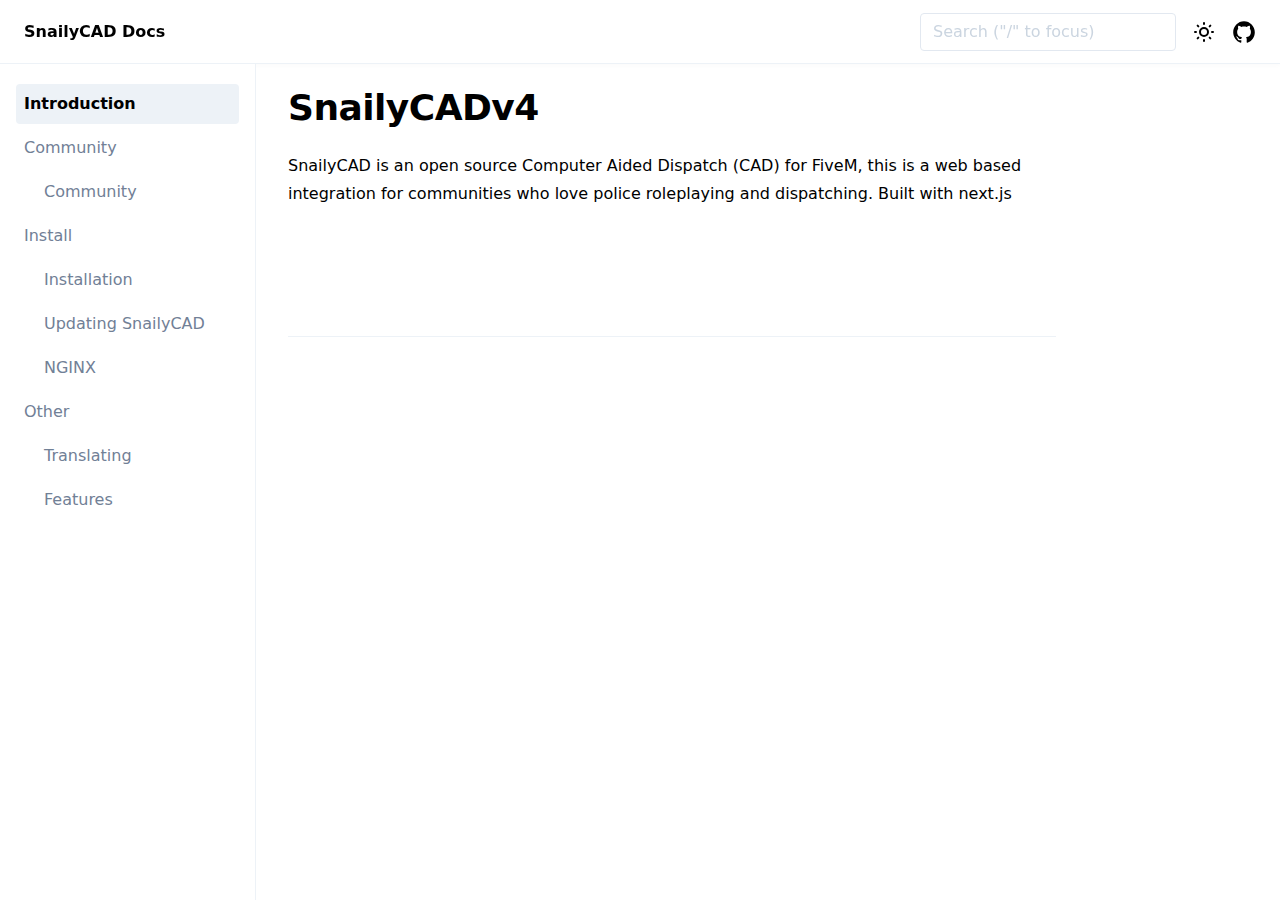
==== commit a40d3a93: "Deploying to gh-pages from @ SnailyCAD/docs@b5f712dc1ab1a7eb31b773b55760d5bfdc188ecc 🚀" ====
--- a/index.html
+++ b/index.html
@@ -1 +1 @@
-<!DOCTYPE html><html><head><meta charset="utf-8"><script>!function(){try {var d=document.documentElement.classList;d.remove('light','dark');var e=localStorage.getItem('theme');if(!e)return localStorage.setItem('theme','light'),d.add('light');if("system"===e){var t="(prefers-color-scheme: dark)",m=window.matchMedia(t);m.media!==t||m.matches?d.add('dark'):d.add('light')}else d.add(e)}catch(e){}}()</script><link rel="stylesheet" href="https://rsms.me/inter/inter.css"><title>SnailyCADv4 | SnailyCADv4 Docs</title><style>html{font-family:Inter,sans-serif}@supports(font-variation-settings:normal){html{font-family:'Inter var',sans-serif}}</style><meta name="msapplication-TileColor" content="#ffffff"><meta name="theme-color" content="#ffffff"><meta name="viewport" content="width=device-width, initial-scale=1.0"><meta http-equiv="Content-Language" content="en"><meta name="og:title" content="SnailyCADv4 docs"><meta name="next-head-count" content="10"><script defer="" nomodule="" src="/_next/static/chunks/polyfills-a40ef1678bae11e696dba45124eadd70.js"></script><script src="/_next/static/chunks/webpack-af28476a2e7790fd48db.js" defer=""></script><script src="/_next/static/chunks/framework-895f067827ebe11ffe45.js" defer=""></script><script src="/_next/static/chunks/main-8d15616dad332ac01c02.js" defer=""></script><script src="/_next/static/chunks/pages/_app-caa7130a426902070bed.js" defer=""></script><script src="/_next/static/chunks/424-f5f35272d2a298725118.js" defer=""></script><script src="/_next/static/chunks/pages/index-80899e56ebe504302ccb.js" defer=""></script><script src="/_next/static/9ey1iBSlj8T7ULhoBeX1p/_buildManifest.js" defer=""></script><script src="/_next/static/9ey1iBSlj8T7ULhoBeX1p/_ssgManifest.js" defer=""></script><style>html{-moz-tab-size:4;tab-size:4;line-height:1.15;-webkit-text-size-adjust:100%;}body{margin:0;font-family:system-ui,-apple-system,Segoe UI,Roboto,Helvetica,Arial,sans-serif,Apple Color Emoji,Segoe UI Emoji;}hr{height:0;color:inherit;}button,input{font-family:inherit;font-size:100%;line-height:1.15;margin:0;}button{text-transform:none;}button{-webkit-appearance:button;}[type=search]{-webkit-appearance:textfield;outline-offset:-2px;}h1,hr,p{margin:0;}button{background-color:transparent;background-image:none;}ul{margin:0;padding:0;}ul{list-style:none;}html{font-family:ui-sans-serif,system-ui,-apple-system,BlinkMacSystemFont,Segoe UI,Roboto,Helvetica Neue,Arial,Noto Sans,sans-serif,Apple Color Emoji,Segoe UI Emoji,Segoe UI Symbol,Noto Color Emoji;line-height:1.5;}body{font-family:inherit;line-height:inherit;}*,:after,:before{-webkit-box-sizing:border-box;-moz-box-sizing:border-box;box-sizing:border-box;border:0 solid;}hr{border-top-width:1px;}input::-webkit-input-placeholder{opacity:1;color:#cbd5e0;}input::-moz-placeholder{opacity:1;color:#cbd5e0;}input:-ms-input-placeholder{opacity:1;color:#cbd5e0;}input::placeholder{opacity:1;color:#cbd5e0;}button{cursor:pointer;}h1{font-size:inherit;font-weight:inherit;}a{color:inherit;text-decoration:inherit;}button,input{padding:0;line-height:inherit;color:inherit;}svg{display:block;vertical-align:middle;}*,:after,:before{--tw-translate-x:0;--tw-translate-y:0;--tw-rotate:0;--tw-skew-x:0;--tw-skew-y:0;--tw-scale-x:1;--tw-scale-y:1;--tw-transform:translateX(var(--tw-translate-x)) translateY(var(--tw-translate-y)) rotate(var(--tw-rotate)) skewX(var(--tw-skew-x)) skewY(var(--tw-skew-y)) scaleX(var(--tw-scale-x)) scaleY(var(--tw-scale-y));--tw-border-opacity:1;border-color:rgba(237,242,247,var(--tw-border-opacity));--tw-shadow:0 0 transparent;--tw-ring-inset:var(--tw-empty, );--tw-ring-offset-width:0px;--tw-ring-offset-color:#fff;--tw-ring-color:rgba(66,153,225,0.5);--tw-ring-offset-shadow:0 0 transparent;--tw-ring-shadow:0 0 transparent;--tw-blur:var(--tw-empty, );--tw-brightness:var(--tw-empty, );--tw-contrast:var(--tw-empty, );--tw-grayscale:var(--tw-empty, );--tw-hue-rotate:var(--tw-empty, );--tw-invert:var(--tw-empty, );--tw-saturate:var(--tw-empty, );--tw-sepia:var(--tw-empty, );--tw-drop-shadow:var(--tw-empty, );--tw-filter:var(--tw-blur) var(--tw-brightness) var(--tw-contrast) var(--tw-grayscale) var(--tw-hue-rotate) var(--tw-invert) var(--tw-saturate) var(--tw-sepia) var(--tw-drop-shadow);--tw-backdrop-blur:var(--tw-empty, );--tw-backdrop-brightness:var(--tw-empty, );--tw-backdrop-contrast:var(--tw-empty, );--tw-backdrop-grayscale:var(--tw-empty, );--tw-backdrop-hue-rotate:var(--tw-empty, );--tw-backdrop-invert:var(--tw-empty, );--tw-backdrop-opacity:var(--tw-empty, );--tw-backdrop-saturate:var(--tw-empty, );--tw-backdrop-sepia:var(--tw-empty, );--tw-backdrop-filter:var(--tw-backdrop-blur) var(--tw-backdrop-brightness) var(--tw-backdrop-contrast) var(--tw-backdrop-grayscale) var(--tw-backdrop-hue-rotate) var(--tw-backdrop-invert) var(--tw-backdrop-opacity) var(--tw-backdrop-saturate) var(--tw-backdrop-sepia);}html{-webkit-font-smoothing:auto;-moz-osx-font-smoothing:auto;font-size:16px;-webkit-font-feature-settings:"rlig" 1,"calt" 1,"ss01" 1;-moz-font-feature-settings:"rlig" 1,"calt" 1,"ss01" 1;font-feature-settings:"rlig" 1,"calt" 1,"ss01" 1;scroll-behavior:smooth;}body{background-color:rgba(255,255,255,var(--tw-bg-opacity));}body{--tw-bg-opacity:1;}h1{margin-top:.5rem;font-size:2.25rem;line-height:2.5rem;font-weight:700;}h1{letter-spacing:-.015em;}a{--tw-text-opacity:1;color:rgba(66,153,225,var(--tw-text-opacity));text-decoration:underline;text-underline-position:under;}p{line-height:1.75rem;}p:not(:first-child){margin-top:1.5rem;}hr{margin-top:2rem;margin-bottom:2rem;}.fixed{position:fixed;}.relative{position:relative;}.right-0{right:0;}.left-0{left:0;}.top-0{top:0;}.z-10{z-index:10;}.z-20{z-index:20;}.-m-4{margin:-1rem;}.mx-auto{margin-left:auto;margin-right:auto;}.ml-2{margin-left:.5rem;}.mr-2{margin-right:.5rem;}.ml-1{margin-left:.25rem;}.mt-24{margin-top:6rem;}.-mr-2{margin-right:-.5rem;}.mb-4{margin-bottom:1rem;}.block{display:block;}.inline{display:inline;}.flex{display:-webkit-flex;display:-moz-box;display:flex;}.inline-flex{display:-webkit-inline-flex;display:-moz-inline-box;display:inline-flex;}.hidden{display:none;}.h-full{height:100%;}.h-16{height:4rem;}.h-screen{height:100vh;}.w-full{width:100%;}.w-64{width:16rem;}.min-w-0{min-width:0;}.max-w-full{max-width:100%;}.max-w-screen-md{max-width:768px;}.flex-1{-webkit-flex:1 1;-moz-box-flex:1;flex:1 1;}.flex-shrink-0{-webkit-flex-shrink:0;flex-shrink:0;}.transform{-webkit-transform:var(--tw-transform);transform:var(--tw-transform);}.cursor-pointer{cursor:pointer;}.appearance-none{-webkit-appearance:none;-moz-appearance:none;appearance:none;}.flex-row{-webkit-flex-direction:row;-moz-box-orient:horizontal;flex-direction:row;}.flex-col,.flex-row{-moz-box-direction:normal;}.flex-col{-webkit-flex-direction:column;-moz-box-orient:vertical;flex-direction:column;}.items-center{-webkit-align-items:center;-moz-box-align:center;align-items:center;}.justify-between{-webkit-justify-content:space-between;-moz-box-pack:justify;justify-content:space-between;}.overflow-y-auto{overflow-y:auto;}.rounded{border-radius:.25rem;}.border{border-width:1px;}.border-b{border-bottom-width:1px;}.border-gray-200{--tw-border-opacity:1;border-color:rgba(237,242,247,var(--tw-border-opacity));}.bg-white{--tw-bg-opacity:1;background-color:rgba(255,255,255,var(--tw-bg-opacity));}.bg-opacity-\[\.97\]{--tw-bg-opacity:.97;}.p-4{padding:1rem;}.p-2{padding:.5rem;}.py-2{padding-top:.5rem;padding-bottom:.5rem;}.px-6{padding-left:1.5rem;padding-right:1.5rem;}.px-3{padding-right:.75rem;}.px-3{padding-left:.75rem;}.pt-16{padding-top:4rem;}.pb-16{padding-bottom:4rem;}.pt-4{padding-top:1rem;}.pb-40{padding-bottom:10rem;}.pl-4{padding-left:1rem;}.text-lg{line-height:1.75rem;}.text-lg{font-size:1.125rem;}.text-sm{font-size:.875rem;line-height:1.25rem;}.font-medium{font-weight:500;}.font-semibold{font-weight:600;}.leading-tight{line-height:1.25;}.text-gray-600{--tw-text-opacity:1;color:rgba(113,128,150,var(--tw-text-opacity));}.text-current{color:currentColor;}.no-underline{text-decoration:none;}.main-container{min-height:100vh;}.sidebar{-webkit-user-select:none;-moz-user-select:none;-ms-user-select:none;user-select:none;}@media (min-width:768px){.sidebar{border-right-width:1px;}}.sidebar ul ul{position:relative;margin-left:1.25rem;}.sidebar a:focus-visible,.sidebar button:focus-visible{--tw-ring-offset-shadow:var(--tw-ring-inset) 0 0 0 var(--tw-ring-offset-width) var(--tw-ring-offset-color);--tw-ring-shadow:var(--tw-ring-inset) 0 0 0 -webkit-calc(3px + var(--tw-ring-offset-width)) var(--tw-ring-color);--tw-ring-shadow:var(--tw-ring-inset) 0 0 0 calc(3px + var(--tw-ring-offset-width)) var(--tw-ring-color);-webkit-box-shadow:var(--tw-ring-offset-shadow),var(--tw-ring-shadow),var(--tw-shadow,0 0 transparent);box-shadow:var(--tw-ring-offset-shadow),var(--tw-ring-shadow),var(--tw-shadow,0 0 transparent);}.sidebar li.active>a{--tw-bg-opacity:1;background-color:rgba(237,242,247,var(--tw-bg-opacity));font-weight:600;--tw-text-opacity:1;color:rgba(0,0,0,var(--tw-text-opacity));}.sidebar a,.sidebar button{margin-top:.25rem;display:block;width:100%;-webkit-user-select:none;-moz-user-select:none;-ms-user-select:none;user-select:none;border-radius:.25rem;padding:.5rem;text-align:left;font-size:1rem;line-height:1.5rem;--tw-text-opacity:1;color:rgba(113,128,150,var(--tw-text-opacity));text-decoration:none;outline:2px solid transparent;outline-offset:2px;-webkit-tap-highlight-color:transparent;-webkit-touch-callout:none;}.sidebar a:hover,.sidebar button:hover{--tw-bg-opacity:1;background-color:rgba(247,250,252,var(--tw-bg-opacity));--tw-text-opacity:1;color:rgba(26,32,44,var(--tw-text-opacity));}.nextra-container nav{-webkit-box-shadow:0 2px 4px rgba(0,0,0,.02);box-shadow:0 2px 4px rgba(0,0,0,.02);}.nextra-container nav a:focus,.nextra-container nav a:focus-visible{-webkit-user-select:none;-moz-user-select:none;-ms-user-select:none;user-select:none;outline:2px solid transparent;outline-offset:2px;}.nextra-container nav a:focus-visible{--tw-ring-offset-shadow:var(--tw-ring-inset) 0 0 0 var(--tw-ring-offset-width) var(--tw-ring-offset-color);--tw-ring-shadow:var(--tw-ring-inset) 0 0 0 -webkit-calc(3px + var(--tw-ring-offset-width)) var(--tw-ring-color);--tw-ring-shadow:var(--tw-ring-inset) 0 0 0 calc(3px + var(--tw-ring-offset-width)) var(--tw-ring-color);-webkit-box-shadow:var(--tw-ring-offset-shadow),var(--tw-ring-shadow),var(--tw-shadow,0 0 transparent);box-shadow:var(--tw-ring-offset-shadow),var(--tw-ring-shadow),var(--tw-shadow,0 0 transparent);}.nextra-search input{--tw-border-opacity:1;border-color:rgba(226,232,240,var(--tw-border-opacity));--tw-text-opacity:1;color:rgba(26,32,44,var(--tw-text-opacity));}.nextra-search input::-moz-placeholder{--tw-text-opacity:1;color:rgba(203,213,224,var(--tw-text-opacity));}.nextra-search input:-ms-input-placeholder{--tw-text-opacity:1;color:rgba(203,213,224,var(--tw-text-opacity));}.nextra-search input::-webkit-input-placeholder{--tw-text-opacity:1;color:rgba(203,213,224,var(--tw-text-opacity));}.nextra-search input::placeholder{--tw-text-opacity:1;color:rgba(203,213,224,var(--tw-text-opacity));}input[type=search]::-webkit-search-cancel-button,input[type=search]::-webkit-search-decoration,input[type=search]::-webkit-search-results-button,input[type=search]::-webkit-search-results-decoration{-webkit-appearance:none;}@media (min-width:1280px){.nextra-container:not(.rtl):not(.page) article.docs-container{padding-right:2rem;}}.hover\:text-blue-600:hover{--tw-text-opacity:1;color:rgba(49,130,206,var(--tw-text-opacity));}.hover\:opacity-75:hover{opacity:.75;}.focus\:outline-none:focus{outline:2px solid transparent;outline-offset:2px;}.focus\:ring:focus{--tw-ring-offset-shadow:var(--tw-ring-inset) 0 0 0 var(--tw-ring-offset-width) var(--tw-ring-offset-color);--tw-ring-shadow:var(--tw-ring-inset) 0 0 0 -webkit-calc(3px + var(--tw-ring-offset-width)) var(--tw-ring-color);--tw-ring-shadow:var(--tw-ring-inset) 0 0 0 calc(3px + var(--tw-ring-offset-width)) var(--tw-ring-color);-webkit-box-shadow:var(--tw-ring-offset-shadow),var(--tw-ring-shadow),var(--tw-shadow,0 0 transparent);box-shadow:var(--tw-ring-offset-shadow),var(--tw-ring-shadow),var(--tw-shadow,0 0 transparent);}@media (min-width:768px){.md\:sticky{position:-webkit-sticky;position:sticky;}.md\:block{display:block;}.md\:inline-block{display:inline-block;}.md\:hidden{display:none;}.md\:w-64{width:16rem;}.md\:px-8{padding-left:2rem;padding-right:2rem;}.md\:pb-16{padding-bottom:4rem;}}@media (min-width:1280px){.xl\:block{display:block;}}</style><link rel="stylesheet" href="/_next/static/css/e67ec22b2a6f245b44d7.css" data-n-g="" media="print" onload="this.media='all'"><noscript><link rel="stylesheet" href="/_next/static/css/e67ec22b2a6f245b44d7.css"></noscript><noscript data-n-css=""></noscript></head><body><div id="__next"><div class="nextra-container main-container flex flex-col"><nav class="flex items-center bg-white z-20 fixed top-0 left-0 right-0 h-16 border-b border-gray-200 px-6 dark:bg-dark dark:border-gray-900 bg-opacity-[.97] dark:bg-opacity-100"><div class="w-full flex items-center mr-2"><a class="no-underline text-current inline-flex items-center hover:opacity-75" href="/"><span class="text-gray-100 font-semibold">SnailyCAD Docs</span></a></div><div class="flex-1"><div class="hidden md:inline-block mr-2"><div class="nextra-search relative w-full md:w-64"><input type="search" class="appearance-none border rounded py-2 px-3 leading-tight focus:outline-none focus:ring w-full" placeholder="Search (&quot;/&quot; to focus)"></div></div></div><a class="text-current p-2 cursor-pointer" tabindex="0"><svg viewBox="0 0 24 24" width="24" height="24" stroke="currentColor" stroke-width="1.5" stroke-linecap="round" stroke-linejoin="round" fill="none" shape-rendering="geometricPrecision"></svg></a><a class="text-current p-2" href="https://github.com/SnailyCAD" target="_blank"><svg height="24" viewBox="2 2 20 20" fill="none"><path fill-rule="evenodd" clip-rule="evenodd" d="M12 3C7.0275 3 3 7.12937 3 12.2276C3 16.3109 5.57625 19.7597 9.15374 20.9824C9.60374 21.0631 9.77249 20.7863 9.77249 20.5441C9.77249 20.3249 9.76125 19.5982 9.76125 18.8254C7.5 19.2522 6.915 18.2602 6.735 17.7412C6.63375 17.4759 6.19499 16.6569 5.8125 16.4378C5.4975 16.2647 5.0475 15.838 5.80124 15.8264C6.51 15.8149 7.01625 16.4954 7.18499 16.7723C7.99499 18.1679 9.28875 17.7758 9.80625 17.5335C9.885 16.9337 10.1212 16.53 10.38 16.2993C8.3775 16.0687 6.285 15.2728 6.285 11.7432C6.285 10.7397 6.63375 9.9092 7.20749 9.26326C7.1175 9.03257 6.8025 8.08674 7.2975 6.81794C7.2975 6.81794 8.05125 6.57571 9.77249 7.76377C10.4925 7.55615 11.2575 7.45234 12.0225 7.45234C12.7875 7.45234 13.5525 7.55615 14.2725 7.76377C15.9937 6.56418 16.7475 6.81794 16.7475 6.81794C17.2424 8.08674 16.9275 9.03257 16.8375 9.26326C17.4113 9.9092 17.76 10.7281 17.76 11.7432C17.76 15.2843 15.6563 16.0687 13.6537 16.2993C13.98 16.5877 14.2613 17.1414 14.2613 18.0065C14.2613 19.2407 14.25 20.2326 14.25 20.5441C14.25 20.7863 14.4188 21.0746 14.8688 20.9824C16.6554 20.364 18.2079 19.1866 19.3078 17.6162C20.4077 16.0457 20.9995 14.1611 21 12.2276C21 7.12937 16.9725 3 12 3Z" fill="currentColor"></path></svg></a><button class="block md:hidden p-2"><svg fill="none" width="24" height="24" viewBox="0 0 24 24" stroke="currentColor"><path stroke-linecap="round" stroke-linejoin="round" stroke-width="2" d="M4 6h16M4 12h16M4 18h16"></path></svg></button><div class="-mr-2"></div></nav><div class="flex flex-1 h-full"><aside class="fixed h-screen bg-white dark:bg-dark flex-shrink-0 w-full md:w-64 md:sticky z-20 hidden md:block" style="top:4rem;height:calc(100vh - 4rem)"><div class="sidebar border-gray-200 dark:border-gray-900 w-full p-4 pb-40 md:pb-16 h-full overflow-y-auto"><div class="mb-4 block md:hidden"><div class="nextra-search relative w-full md:w-64"><input type="search" class="appearance-none border rounded py-2 px-3 leading-tight focus:outline-none focus:ring w-full" placeholder="Search (&quot;/&quot; to focus)"></div></div><div class="hidden md:block"><ul><li class="active"><a href="/">Introduction</a></li><li class="active"><button>Community</button><div style="display:initial"><ul><li class=""><a href="/community">Community</a></li></ul></div></li><li class="active"><button>Install</button><div style="display:initial"><ul><li class=""><a href="/install">Installation</a></li><li class=""><a href="/install/nginx">NGINX</a></li></ul></div></li><li class="active"><button>Other</button><div style="display:initial"><ul><li class=""><a href="/other/Translating">Translating</a></li><li class=""><a href="/other/features">Features</a></li></ul></div></li></ul></div><div class="md:hidden"><ul><li class="active"><a href="/">Introduction</a></li><li class="active"><button>Community</button><div style="display:initial"><ul><li class=""><a href="/community">Community</a></li></ul></div></li><li class="active"><button>Install</button><div style="display:initial"><ul><li class=""><a href="/install">Installation</a></li><li class=""><a href="/install/nginx">NGINX</a></li></ul></div></li><li class="active"><button>Other</button><div style="display:initial"><ul><li class=""><a href="/other/Translating">Translating</a></li><li class=""><a href="/other/features">Features</a></li></ul></div></li></ul></div></div></aside><div id="reach-skip-nav" data-reach-skip-nav-content=""></div><article class="docs-container relative pt-16 pb-16 px-6 md:px-8 w-full max-w-full flex min-w-0"><main class="max-w-screen-md mx-auto pt-4 z-10 min-w-0"><h1>SnailyCADv4</h1><p>SnailyCAD is an open source Computer Aided Dispatch (CAD) for FiveM, this is a web based integration for communities who love police roleplaying and dispatching. Built with next.js</p><footer class="mt-24"><div class="flex flex-row items-center justify-between"><div></div><div><a class="text-lg font-medium p-4 -m-4 no-underline text-gray-600 hover:text-blue-600 flex items-center ml-2" title="Community" href="/community">Community<svg height="24" fill="none" viewBox="0 0 24 24" stroke="currentColor" class="transform inline flex-shrink-0 ml-1"><path stroke-linecap="round" stroke-linejoin="round" stroke-width="2" d="M9 5l7 7-7 7"></path></svg></a></div></div><hr></footer></main><div class="w-64 hidden xl:block text-sm pl-4"></div></article></div></div></div><script id="__NEXT_DATA__" type="application/json">{"props":{"pageProps":{}},"page":"/","query":{},"buildId":"9ey1iBSlj8T7ULhoBeX1p","nextExport":true,"autoExport":true,"isFallback":false,"scriptLoader":[]}</script></body></html>+<!DOCTYPE html><html><head><meta charset="utf-8"><script>!function(){try {var d=document.documentElement.classList;d.remove('light','dark');var e=localStorage.getItem('theme');if(!e)return localStorage.setItem('theme','light'),d.add('light');if("system"===e){var t="(prefers-color-scheme: dark)",m=window.matchMedia(t);m.media!==t||m.matches?d.add('dark'):d.add('light')}else d.add(e)}catch(e){}}()</script><link rel="stylesheet" href="https://rsms.me/inter/inter.css"><title>SnailyCADv4 | SnailyCADv4 Docs</title><style>html{font-family:Inter,sans-serif}@supports(font-variation-settings:normal){html{font-family:'Inter var',sans-serif}}</style><meta name="msapplication-TileColor" content="#ffffff"><meta name="theme-color" content="#ffffff"><meta name="viewport" content="width=device-width, initial-scale=1.0"><meta http-equiv="Content-Language" content="en"><meta name="og:title" content="SnailyCADv4 docs"><meta name="next-head-count" content="10"><script defer="" nomodule="" src="/_next/static/chunks/polyfills-a40ef1678bae11e696dba45124eadd70.js"></script><script src="/_next/static/chunks/webpack-af28476a2e7790fd48db.js" defer=""></script><script src="/_next/static/chunks/framework-895f067827ebe11ffe45.js" defer=""></script><script src="/_next/static/chunks/main-8d15616dad332ac01c02.js" defer=""></script><script src="/_next/static/chunks/pages/_app-caa7130a426902070bed.js" defer=""></script><script src="/_next/static/chunks/424-f5f35272d2a298725118.js" defer=""></script><script src="/_next/static/chunks/pages/index-1e40a432d8f402428db9.js" defer=""></script><script src="/_next/static/OAkMJ0swW2uEaKptBO1EZ/_buildManifest.js" defer=""></script><script src="/_next/static/OAkMJ0swW2uEaKptBO1EZ/_ssgManifest.js" defer=""></script><style>html{-moz-tab-size:4;tab-size:4;line-height:1.15;-webkit-text-size-adjust:100%;}body{margin:0;font-family:system-ui,-apple-system,Segoe UI,Roboto,Helvetica,Arial,sans-serif,Apple Color Emoji,Segoe UI Emoji;}hr{height:0;color:inherit;}button,input{font-family:inherit;font-size:100%;line-height:1.15;margin:0;}button{text-transform:none;}button{-webkit-appearance:button;}[type=search]{-webkit-appearance:textfield;outline-offset:-2px;}h1,hr,p{margin:0;}button{background-color:transparent;background-image:none;}ul{margin:0;padding:0;}ul{list-style:none;}html{font-family:ui-sans-serif,system-ui,-apple-system,BlinkMacSystemFont,Segoe UI,Roboto,Helvetica Neue,Arial,Noto Sans,sans-serif,Apple Color Emoji,Segoe UI Emoji,Segoe UI Symbol,Noto Color Emoji;line-height:1.5;}body{font-family:inherit;line-height:inherit;}*,:after,:before{-webkit-box-sizing:border-box;-moz-box-sizing:border-box;box-sizing:border-box;border:0 solid;}hr{border-top-width:1px;}input::-webkit-input-placeholder{opacity:1;color:#cbd5e0;}input::-moz-placeholder{opacity:1;color:#cbd5e0;}input:-ms-input-placeholder{opacity:1;color:#cbd5e0;}input::placeholder{opacity:1;color:#cbd5e0;}button{cursor:pointer;}h1{font-size:inherit;font-weight:inherit;}a{color:inherit;text-decoration:inherit;}button,input{padding:0;line-height:inherit;color:inherit;}svg{display:block;vertical-align:middle;}*,:after,:before{--tw-translate-x:0;--tw-translate-y:0;--tw-rotate:0;--tw-skew-x:0;--tw-skew-y:0;--tw-scale-x:1;--tw-scale-y:1;--tw-transform:translateX(var(--tw-translate-x)) translateY(var(--tw-translate-y)) rotate(var(--tw-rotate)) skewX(var(--tw-skew-x)) skewY(var(--tw-skew-y)) scaleX(var(--tw-scale-x)) scaleY(var(--tw-scale-y));--tw-border-opacity:1;border-color:rgba(237,242,247,var(--tw-border-opacity));--tw-shadow:0 0 transparent;--tw-ring-inset:var(--tw-empty, );--tw-ring-offset-width:0px;--tw-ring-offset-color:#fff;--tw-ring-color:rgba(66,153,225,0.5);--tw-ring-offset-shadow:0 0 transparent;--tw-ring-shadow:0 0 transparent;--tw-blur:var(--tw-empty, );--tw-brightness:var(--tw-empty, );--tw-contrast:var(--tw-empty, );--tw-grayscale:var(--tw-empty, );--tw-hue-rotate:var(--tw-empty, );--tw-invert:var(--tw-empty, );--tw-saturate:var(--tw-empty, );--tw-sepia:var(--tw-empty, );--tw-drop-shadow:var(--tw-empty, );--tw-filter:var(--tw-blur) var(--tw-brightness) var(--tw-contrast) var(--tw-grayscale) var(--tw-hue-rotate) var(--tw-invert) var(--tw-saturate) var(--tw-sepia) var(--tw-drop-shadow);--tw-backdrop-blur:var(--tw-empty, );--tw-backdrop-brightness:var(--tw-empty, );--tw-backdrop-contrast:var(--tw-empty, );--tw-backdrop-grayscale:var(--tw-empty, );--tw-backdrop-hue-rotate:var(--tw-empty, );--tw-backdrop-invert:var(--tw-empty, );--tw-backdrop-opacity:var(--tw-empty, );--tw-backdrop-saturate:var(--tw-empty, );--tw-backdrop-sepia:var(--tw-empty, );--tw-backdrop-filter:var(--tw-backdrop-blur) var(--tw-backdrop-brightness) var(--tw-backdrop-contrast) var(--tw-backdrop-grayscale) var(--tw-backdrop-hue-rotate) var(--tw-backdrop-invert) var(--tw-backdrop-opacity) var(--tw-backdrop-saturate) var(--tw-backdrop-sepia);}html{-webkit-font-smoothing:auto;-moz-osx-font-smoothing:auto;font-size:16px;-webkit-font-feature-settings:"rlig" 1,"calt" 1,"ss01" 1;-moz-font-feature-settings:"rlig" 1,"calt" 1,"ss01" 1;font-feature-settings:"rlig" 1,"calt" 1,"ss01" 1;scroll-behavior:smooth;}body{background-color:rgba(255,255,255,var(--tw-bg-opacity));}body{--tw-bg-opacity:1;}h1{margin-top:.5rem;font-size:2.25rem;line-height:2.5rem;font-weight:700;}h1{letter-spacing:-.015em;}a{--tw-text-opacity:1;color:rgba(66,153,225,var(--tw-text-opacity));text-decoration:underline;text-underline-position:under;}p{line-height:1.75rem;}p:not(:first-child){margin-top:1.5rem;}hr{margin-top:2rem;margin-bottom:2rem;}.fixed{position:fixed;}.relative{position:relative;}.right-0{right:0;}.left-0{left:0;}.top-0{top:0;}.z-10{z-index:10;}.z-20{z-index:20;}.-m-4{margin:-1rem;}.mx-auto{margin-left:auto;margin-right:auto;}.ml-2{margin-left:.5rem;}.mr-2{margin-right:.5rem;}.ml-1{margin-left:.25rem;}.mt-24{margin-top:6rem;}.-mr-2{margin-right:-.5rem;}.mb-4{margin-bottom:1rem;}.block{display:block;}.inline{display:inline;}.flex{display:-webkit-flex;display:-moz-box;display:flex;}.inline-flex{display:-webkit-inline-flex;display:-moz-inline-box;display:inline-flex;}.hidden{display:none;}.h-full{height:100%;}.h-16{height:4rem;}.h-screen{height:100vh;}.w-full{width:100%;}.w-64{width:16rem;}.min-w-0{min-width:0;}.max-w-full{max-width:100%;}.max-w-screen-md{max-width:768px;}.flex-1{-webkit-flex:1 1;-moz-box-flex:1;flex:1 1;}.flex-shrink-0{-webkit-flex-shrink:0;flex-shrink:0;}.transform{-webkit-transform:var(--tw-transform);transform:var(--tw-transform);}.cursor-pointer{cursor:pointer;}.appearance-none{-webkit-appearance:none;-moz-appearance:none;appearance:none;}.flex-row{-webkit-flex-direction:row;-moz-box-orient:horizontal;flex-direction:row;}.flex-col,.flex-row{-moz-box-direction:normal;}.flex-col{-webkit-flex-direction:column;-moz-box-orient:vertical;flex-direction:column;}.items-center{-webkit-align-items:center;-moz-box-align:center;align-items:center;}.justify-between{-webkit-justify-content:space-between;-moz-box-pack:justify;justify-content:space-between;}.overflow-y-auto{overflow-y:auto;}.rounded{border-radius:.25rem;}.border{border-width:1px;}.border-b{border-bottom-width:1px;}.border-gray-200{--tw-border-opacity:1;border-color:rgba(237,242,247,var(--tw-border-opacity));}.bg-white{--tw-bg-opacity:1;background-color:rgba(255,255,255,var(--tw-bg-opacity));}.bg-opacity-\[\.97\]{--tw-bg-opacity:.97;}.p-4{padding:1rem;}.p-2{padding:.5rem;}.py-2{padding-top:.5rem;padding-bottom:.5rem;}.px-6{padding-left:1.5rem;padding-right:1.5rem;}.px-3{padding-right:.75rem;}.px-3{padding-left:.75rem;}.pt-16{padding-top:4rem;}.pb-16{padding-bottom:4rem;}.pt-4{padding-top:1rem;}.pb-40{padding-bottom:10rem;}.pl-4{padding-left:1rem;}.text-lg{line-height:1.75rem;}.text-lg{font-size:1.125rem;}.text-sm{font-size:.875rem;line-height:1.25rem;}.font-medium{font-weight:500;}.font-semibold{font-weight:600;}.leading-tight{line-height:1.25;}.text-gray-600{--tw-text-opacity:1;color:rgba(113,128,150,var(--tw-text-opacity));}.text-current{color:currentColor;}.no-underline{text-decoration:none;}.main-container{min-height:100vh;}.sidebar{-webkit-user-select:none;-moz-user-select:none;-ms-user-select:none;user-select:none;}@media (min-width:768px){.sidebar{border-right-width:1px;}}.sidebar ul ul{position:relative;margin-left:1.25rem;}.sidebar a:focus-visible,.sidebar button:focus-visible{--tw-ring-offset-shadow:var(--tw-ring-inset) 0 0 0 var(--tw-ring-offset-width) var(--tw-ring-offset-color);--tw-ring-shadow:var(--tw-ring-inset) 0 0 0 -webkit-calc(3px + var(--tw-ring-offset-width)) var(--tw-ring-color);--tw-ring-shadow:var(--tw-ring-inset) 0 0 0 calc(3px + var(--tw-ring-offset-width)) var(--tw-ring-color);-webkit-box-shadow:var(--tw-ring-offset-shadow),var(--tw-ring-shadow),var(--tw-shadow,0 0 transparent);box-shadow:var(--tw-ring-offset-shadow),var(--tw-ring-shadow),var(--tw-shadow,0 0 transparent);}.sidebar li.active>a{--tw-bg-opacity:1;background-color:rgba(237,242,247,var(--tw-bg-opacity));font-weight:600;--tw-text-opacity:1;color:rgba(0,0,0,var(--tw-text-opacity));}.sidebar a,.sidebar button{margin-top:.25rem;display:block;width:100%;-webkit-user-select:none;-moz-user-select:none;-ms-user-select:none;user-select:none;border-radius:.25rem;padding:.5rem;text-align:left;font-size:1rem;line-height:1.5rem;--tw-text-opacity:1;color:rgba(113,128,150,var(--tw-text-opacity));text-decoration:none;outline:2px solid transparent;outline-offset:2px;-webkit-tap-highlight-color:transparent;-webkit-touch-callout:none;}.sidebar a:hover,.sidebar button:hover{--tw-bg-opacity:1;background-color:rgba(247,250,252,var(--tw-bg-opacity));--tw-text-opacity:1;color:rgba(26,32,44,var(--tw-text-opacity));}.nextra-container nav{-webkit-box-shadow:0 2px 4px rgba(0,0,0,.02);box-shadow:0 2px 4px rgba(0,0,0,.02);}.nextra-container nav a:focus,.nextra-container nav a:focus-visible{-webkit-user-select:none;-moz-user-select:none;-ms-user-select:none;user-select:none;outline:2px solid transparent;outline-offset:2px;}.nextra-container nav a:focus-visible{--tw-ring-offset-shadow:var(--tw-ring-inset) 0 0 0 var(--tw-ring-offset-width) var(--tw-ring-offset-color);--tw-ring-shadow:var(--tw-ring-inset) 0 0 0 -webkit-calc(3px + var(--tw-ring-offset-width)) var(--tw-ring-color);--tw-ring-shadow:var(--tw-ring-inset) 0 0 0 calc(3px + var(--tw-ring-offset-width)) var(--tw-ring-color);-webkit-box-shadow:var(--tw-ring-offset-shadow),var(--tw-ring-shadow),var(--tw-shadow,0 0 transparent);box-shadow:var(--tw-ring-offset-shadow),var(--tw-ring-shadow),var(--tw-shadow,0 0 transparent);}.nextra-search input{--tw-border-opacity:1;border-color:rgba(226,232,240,var(--tw-border-opacity));--tw-text-opacity:1;color:rgba(26,32,44,var(--tw-text-opacity));}.nextra-search input::-moz-placeholder{--tw-text-opacity:1;color:rgba(203,213,224,var(--tw-text-opacity));}.nextra-search input:-ms-input-placeholder{--tw-text-opacity:1;color:rgba(203,213,224,var(--tw-text-opacity));}.nextra-search input::-webkit-input-placeholder{--tw-text-opacity:1;color:rgba(203,213,224,var(--tw-text-opacity));}.nextra-search input::placeholder{--tw-text-opacity:1;color:rgba(203,213,224,var(--tw-text-opacity));}input[type=search]::-webkit-search-cancel-button,input[type=search]::-webkit-search-decoration,input[type=search]::-webkit-search-results-button,input[type=search]::-webkit-search-results-decoration{-webkit-appearance:none;}@media (min-width:1280px){.nextra-container:not(.rtl):not(.page) article.docs-container{padding-right:2rem;}}.hover\:text-blue-600:hover{--tw-text-opacity:1;color:rgba(49,130,206,var(--tw-text-opacity));}.hover\:opacity-75:hover{opacity:.75;}.focus\:outline-none:focus{outline:2px solid transparent;outline-offset:2px;}.focus\:ring:focus{--tw-ring-offset-shadow:var(--tw-ring-inset) 0 0 0 var(--tw-ring-offset-width) var(--tw-ring-offset-color);--tw-ring-shadow:var(--tw-ring-inset) 0 0 0 -webkit-calc(3px + var(--tw-ring-offset-width)) var(--tw-ring-color);--tw-ring-shadow:var(--tw-ring-inset) 0 0 0 calc(3px + var(--tw-ring-offset-width)) var(--tw-ring-color);-webkit-box-shadow:var(--tw-ring-offset-shadow),var(--tw-ring-shadow),var(--tw-shadow,0 0 transparent);box-shadow:var(--tw-ring-offset-shadow),var(--tw-ring-shadow),var(--tw-shadow,0 0 transparent);}@media (min-width:768px){.md\:sticky{position:-webkit-sticky;position:sticky;}.md\:block{display:block;}.md\:inline-block{display:inline-block;}.md\:hidden{display:none;}.md\:w-64{width:16rem;}.md\:px-8{padding-left:2rem;padding-right:2rem;}.md\:pb-16{padding-bottom:4rem;}}@media (min-width:1280px){.xl\:block{display:block;}}</style><link rel="stylesheet" href="/_next/static/css/e67ec22b2a6f245b44d7.css" data-n-g="" media="print" onload="this.media='all'"><noscript><link rel="stylesheet" href="/_next/static/css/e67ec22b2a6f245b44d7.css"></noscript><noscript data-n-css=""></noscript></head><body><div id="__next"><div class="nextra-container main-container flex flex-col"><nav class="flex items-center bg-white z-20 fixed top-0 left-0 right-0 h-16 border-b border-gray-200 px-6 dark:bg-dark dark:border-gray-900 bg-opacity-[.97] dark:bg-opacity-100"><div class="w-full flex items-center mr-2"><a class="no-underline text-current inline-flex items-center hover:opacity-75" href="/"><span class="text-gray-100 font-semibold">SnailyCAD Docs</span></a></div><div class="flex-1"><div class="hidden md:inline-block mr-2"><div class="nextra-search relative w-full md:w-64"><input type="search" class="appearance-none border rounded py-2 px-3 leading-tight focus:outline-none focus:ring w-full" placeholder="Search (&quot;/&quot; to focus)"></div></div></div><a class="text-current p-2 cursor-pointer" tabindex="0"><svg viewBox="0 0 24 24" width="24" height="24" stroke="currentColor" stroke-width="1.5" stroke-linecap="round" stroke-linejoin="round" fill="none" shape-rendering="geometricPrecision"></svg></a><a class="text-current p-2" href="https://github.com/SnailyCAD" target="_blank"><svg height="24" viewBox="2 2 20 20" fill="none"><path fill-rule="evenodd" clip-rule="evenodd" d="M12 3C7.0275 3 3 7.12937 3 12.2276C3 16.3109 5.57625 19.7597 9.15374 20.9824C9.60374 21.0631 9.77249 20.7863 9.77249 20.5441C9.77249 20.3249 9.76125 19.5982 9.76125 18.8254C7.5 19.2522 6.915 18.2602 6.735 17.7412C6.63375 17.4759 6.19499 16.6569 5.8125 16.4378C5.4975 16.2647 5.0475 15.838 5.80124 15.8264C6.51 15.8149 7.01625 16.4954 7.18499 16.7723C7.99499 18.1679 9.28875 17.7758 9.80625 17.5335C9.885 16.9337 10.1212 16.53 10.38 16.2993C8.3775 16.0687 6.285 15.2728 6.285 11.7432C6.285 10.7397 6.63375 9.9092 7.20749 9.26326C7.1175 9.03257 6.8025 8.08674 7.2975 6.81794C7.2975 6.81794 8.05125 6.57571 9.77249 7.76377C10.4925 7.55615 11.2575 7.45234 12.0225 7.45234C12.7875 7.45234 13.5525 7.55615 14.2725 7.76377C15.9937 6.56418 16.7475 6.81794 16.7475 6.81794C17.2424 8.08674 16.9275 9.03257 16.8375 9.26326C17.4113 9.9092 17.76 10.7281 17.76 11.7432C17.76 15.2843 15.6563 16.0687 13.6537 16.2993C13.98 16.5877 14.2613 17.1414 14.2613 18.0065C14.2613 19.2407 14.25 20.2326 14.25 20.5441C14.25 20.7863 14.4188 21.0746 14.8688 20.9824C16.6554 20.364 18.2079 19.1866 19.3078 17.6162C20.4077 16.0457 20.9995 14.1611 21 12.2276C21 7.12937 16.9725 3 12 3Z" fill="currentColor"></path></svg></a><button class="block md:hidden p-2"><svg fill="none" width="24" height="24" viewBox="0 0 24 24" stroke="currentColor"><path stroke-linecap="round" stroke-linejoin="round" stroke-width="2" d="M4 6h16M4 12h16M4 18h16"></path></svg></button><div class="-mr-2"></div></nav><div class="flex flex-1 h-full"><aside class="fixed h-screen bg-white dark:bg-dark flex-shrink-0 w-full md:w-64 md:sticky z-20 hidden md:block" style="top:4rem;height:calc(100vh - 4rem)"><div class="sidebar border-gray-200 dark:border-gray-900 w-full p-4 pb-40 md:pb-16 h-full overflow-y-auto"><div class="mb-4 block md:hidden"><div class="nextra-search relative w-full md:w-64"><input type="search" class="appearance-none border rounded py-2 px-3 leading-tight focus:outline-none focus:ring w-full" placeholder="Search (&quot;/&quot; to focus)"></div></div><div class="hidden md:block"><ul><li class="active"><a href="/">Introduction</a></li><li class="active"><button>Community</button><div style="display:initial"><ul><li class=""><a href="/community">Community</a></li></ul></div></li><li class="active"><button>Install</button><div style="display:initial"><ul><li class=""><a href="/install">Installation</a></li><li class=""><a href="/install/updating">Updating SnailyCAD</a></li><li class=""><a href="/install/nginx">NGINX</a></li></ul></div></li><li class="active"><button>Other</button><div style="display:initial"><ul><li class=""><a href="/other/Translating">Translating</a></li><li class=""><a href="/other/features">Features</a></li></ul></div></li></ul></div><div class="md:hidden"><ul><li class="active"><a href="/">Introduction</a></li><li class="active"><button>Community</button><div style="display:initial"><ul><li class=""><a href="/community">Community</a></li></ul></div></li><li class="active"><button>Install</button><div style="display:initial"><ul><li class=""><a href="/install">Installation</a></li><li class=""><a href="/install/updating">Updating SnailyCAD</a></li><li class=""><a href="/install/nginx">NGINX</a></li></ul></div></li><li class="active"><button>Other</button><div style="display:initial"><ul><li class=""><a href="/other/Translating">Translating</a></li><li class=""><a href="/other/features">Features</a></li></ul></div></li></ul></div></div></aside><div id="reach-skip-nav" data-reach-skip-nav-content=""></div><article class="docs-container relative pt-16 pb-16 px-6 md:px-8 w-full max-w-full flex min-w-0"><main class="max-w-screen-md mx-auto pt-4 z-10 min-w-0"><h1>SnailyCADv4</h1><p>SnailyCAD is an open source Computer Aided Dispatch (CAD) for FiveM, this is a web based integration for communities who love police roleplaying and dispatching. Built with next.js</p><footer class="mt-24"><div class="flex flex-row items-center justify-between"><div></div><div><a class="text-lg font-medium p-4 -m-4 no-underline text-gray-600 hover:text-blue-600 flex items-center ml-2" title="Community" href="/community">Community<svg height="24" fill="none" viewBox="0 0 24 24" stroke="currentColor" class="transform inline flex-shrink-0 ml-1"><path stroke-linecap="round" stroke-linejoin="round" stroke-width="2" d="M9 5l7 7-7 7"></path></svg></a></div></div><hr></footer></main><div class="w-64 hidden xl:block text-sm pl-4"></div></article></div></div></div><script id="__NEXT_DATA__" type="application/json">{"props":{"pageProps":{}},"page":"/","query":{},"buildId":"OAkMJ0swW2uEaKptBO1EZ","nextExport":true,"autoExport":true,"isFallback":false,"scriptLoader":[]}</script></body></html>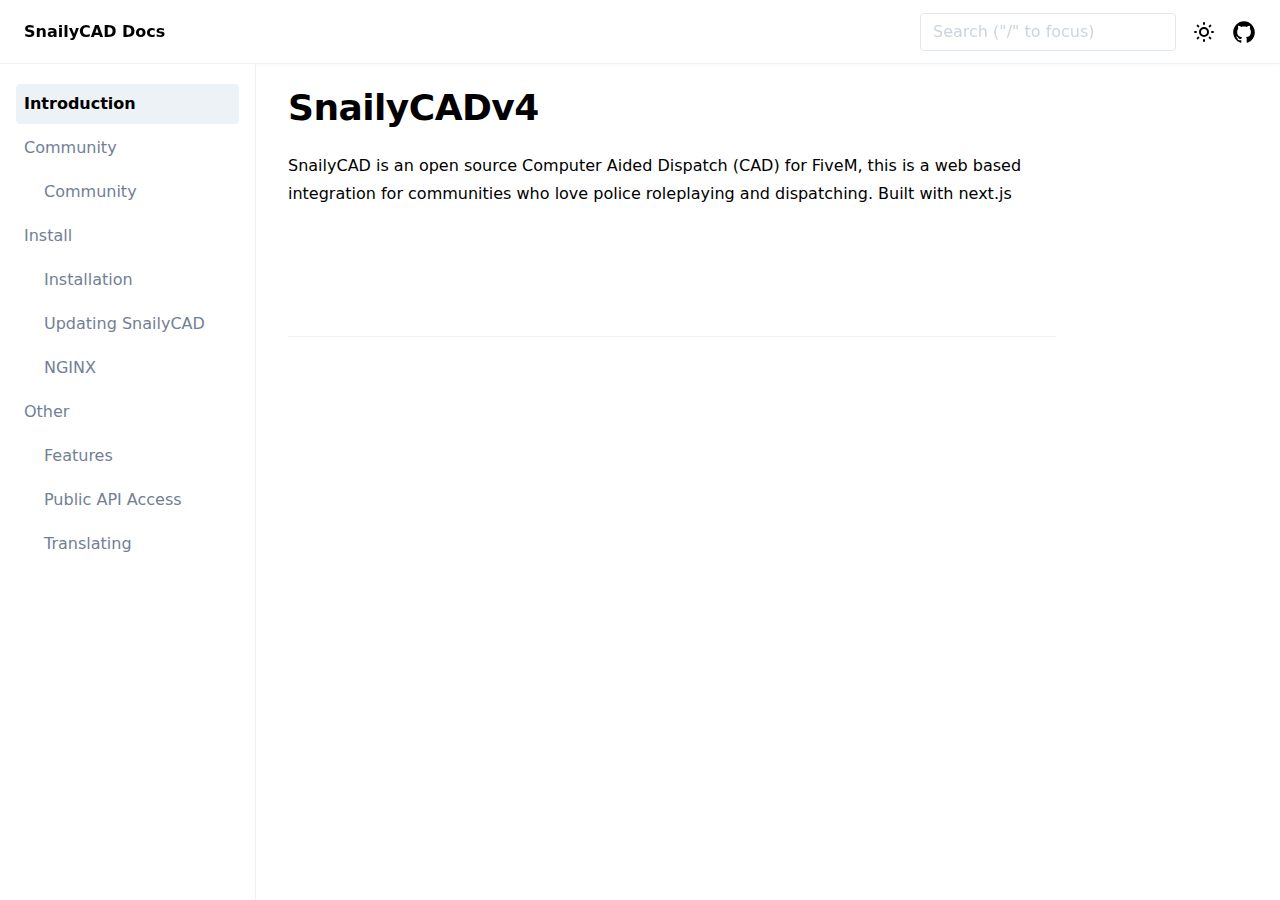
==== commit 418acde9: "Deploying to gh-pages from @ SnailyCAD/docs@6b30d4ff9862c26c17bd5b95ad32f2ce5bd5d73d 🚀" ====
--- a/index.html
+++ b/index.html
@@ -1 +1 @@
-<!DOCTYPE html><html><head><meta charset="utf-8"><script>!function(){try {var d=document.documentElement.classList;d.remove('light','dark');var e=localStorage.getItem('theme');if(!e)return localStorage.setItem('theme','light'),d.add('light');if("system"===e){var t="(prefers-color-scheme: dark)",m=window.matchMedia(t);m.media!==t||m.matches?d.add('dark'):d.add('light')}else d.add(e)}catch(e){}}()</script><link rel="stylesheet" href="https://rsms.me/inter/inter.css"><title>SnailyCADv4 | SnailyCADv4 Docs</title><style>html{font-family:Inter,sans-serif}@supports(font-variation-settings:normal){html{font-family:'Inter var',sans-serif}}</style><meta name="msapplication-TileColor" content="#ffffff"><meta name="theme-color" content="#ffffff"><meta name="viewport" content="width=device-width, initial-scale=1.0"><meta http-equiv="Content-Language" content="en"><meta name="og:title" content="SnailyCADv4 docs"><meta name="next-head-count" content="10"><script defer="" nomodule="" src="/_next/static/chunks/polyfills-a40ef1678bae11e696dba45124eadd70.js"></script><script src="/_next/static/chunks/webpack-af28476a2e7790fd48db.js" defer=""></script><script src="/_next/static/chunks/framework-895f067827ebe11ffe45.js" defer=""></script><script src="/_next/static/chunks/main-8d15616dad332ac01c02.js" defer=""></script><script src="/_next/static/chunks/pages/_app-caa7130a426902070bed.js" defer=""></script><script src="/_next/static/chunks/424-f5f35272d2a298725118.js" defer=""></script><script src="/_next/static/chunks/pages/index-1e40a432d8f402428db9.js" defer=""></script><script src="/_next/static/OAkMJ0swW2uEaKptBO1EZ/_buildManifest.js" defer=""></script><script src="/_next/static/OAkMJ0swW2uEaKptBO1EZ/_ssgManifest.js" defer=""></script><style>html{-moz-tab-size:4;tab-size:4;line-height:1.15;-webkit-text-size-adjust:100%;}body{margin:0;font-family:system-ui,-apple-system,Segoe UI,Roboto,Helvetica,Arial,sans-serif,Apple Color Emoji,Segoe UI Emoji;}hr{height:0;color:inherit;}button,input{font-family:inherit;font-size:100%;line-height:1.15;margin:0;}button{text-transform:none;}button{-webkit-appearance:button;}[type=search]{-webkit-appearance:textfield;outline-offset:-2px;}h1,hr,p{margin:0;}button{background-color:transparent;background-image:none;}ul{margin:0;padding:0;}ul{list-style:none;}html{font-family:ui-sans-serif,system-ui,-apple-system,BlinkMacSystemFont,Segoe UI,Roboto,Helvetica Neue,Arial,Noto Sans,sans-serif,Apple Color Emoji,Segoe UI Emoji,Segoe UI Symbol,Noto Color Emoji;line-height:1.5;}body{font-family:inherit;line-height:inherit;}*,:after,:before{-webkit-box-sizing:border-box;-moz-box-sizing:border-box;box-sizing:border-box;border:0 solid;}hr{border-top-width:1px;}input::-webkit-input-placeholder{opacity:1;color:#cbd5e0;}input::-moz-placeholder{opacity:1;color:#cbd5e0;}input:-ms-input-placeholder{opacity:1;color:#cbd5e0;}input::placeholder{opacity:1;color:#cbd5e0;}button{cursor:pointer;}h1{font-size:inherit;font-weight:inherit;}a{color:inherit;text-decoration:inherit;}button,input{padding:0;line-height:inherit;color:inherit;}svg{display:block;vertical-align:middle;}*,:after,:before{--tw-translate-x:0;--tw-translate-y:0;--tw-rotate:0;--tw-skew-x:0;--tw-skew-y:0;--tw-scale-x:1;--tw-scale-y:1;--tw-transform:translateX(var(--tw-translate-x)) translateY(var(--tw-translate-y)) rotate(var(--tw-rotate)) skewX(var(--tw-skew-x)) skewY(var(--tw-skew-y)) scaleX(var(--tw-scale-x)) scaleY(var(--tw-scale-y));--tw-border-opacity:1;border-color:rgba(237,242,247,var(--tw-border-opacity));--tw-shadow:0 0 transparent;--tw-ring-inset:var(--tw-empty, );--tw-ring-offset-width:0px;--tw-ring-offset-color:#fff;--tw-ring-color:rgba(66,153,225,0.5);--tw-ring-offset-shadow:0 0 transparent;--tw-ring-shadow:0 0 transparent;--tw-blur:var(--tw-empty, );--tw-brightness:var(--tw-empty, );--tw-contrast:var(--tw-empty, );--tw-grayscale:var(--tw-empty, );--tw-hue-rotate:var(--tw-empty, );--tw-invert:var(--tw-empty, );--tw-saturate:var(--tw-empty, );--tw-sepia:var(--tw-empty, );--tw-drop-shadow:var(--tw-empty, );--tw-filter:var(--tw-blur) var(--tw-brightness) var(--tw-contrast) var(--tw-grayscale) var(--tw-hue-rotate) var(--tw-invert) var(--tw-saturate) var(--tw-sepia) var(--tw-drop-shadow);--tw-backdrop-blur:var(--tw-empty, );--tw-backdrop-brightness:var(--tw-empty, );--tw-backdrop-contrast:var(--tw-empty, );--tw-backdrop-grayscale:var(--tw-empty, );--tw-backdrop-hue-rotate:var(--tw-empty, );--tw-backdrop-invert:var(--tw-empty, );--tw-backdrop-opacity:var(--tw-empty, );--tw-backdrop-saturate:var(--tw-empty, );--tw-backdrop-sepia:var(--tw-empty, );--tw-backdrop-filter:var(--tw-backdrop-blur) var(--tw-backdrop-brightness) var(--tw-backdrop-contrast) var(--tw-backdrop-grayscale) var(--tw-backdrop-hue-rotate) var(--tw-backdrop-invert) var(--tw-backdrop-opacity) var(--tw-backdrop-saturate) var(--tw-backdrop-sepia);}html{-webkit-font-smoothing:auto;-moz-osx-font-smoothing:auto;font-size:16px;-webkit-font-feature-settings:"rlig" 1,"calt" 1,"ss01" 1;-moz-font-feature-settings:"rlig" 1,"calt" 1,"ss01" 1;font-feature-settings:"rlig" 1,"calt" 1,"ss01" 1;scroll-behavior:smooth;}body{background-color:rgba(255,255,255,var(--tw-bg-opacity));}body{--tw-bg-opacity:1;}h1{margin-top:.5rem;font-size:2.25rem;line-height:2.5rem;font-weight:700;}h1{letter-spacing:-.015em;}a{--tw-text-opacity:1;color:rgba(66,153,225,var(--tw-text-opacity));text-decoration:underline;text-underline-position:under;}p{line-height:1.75rem;}p:not(:first-child){margin-top:1.5rem;}hr{margin-top:2rem;margin-bottom:2rem;}.fixed{position:fixed;}.relative{position:relative;}.right-0{right:0;}.left-0{left:0;}.top-0{top:0;}.z-10{z-index:10;}.z-20{z-index:20;}.-m-4{margin:-1rem;}.mx-auto{margin-left:auto;margin-right:auto;}.ml-2{margin-left:.5rem;}.mr-2{margin-right:.5rem;}.ml-1{margin-left:.25rem;}.mt-24{margin-top:6rem;}.-mr-2{margin-right:-.5rem;}.mb-4{margin-bottom:1rem;}.block{display:block;}.inline{display:inline;}.flex{display:-webkit-flex;display:-moz-box;display:flex;}.inline-flex{display:-webkit-inline-flex;display:-moz-inline-box;display:inline-flex;}.hidden{display:none;}.h-full{height:100%;}.h-16{height:4rem;}.h-screen{height:100vh;}.w-full{width:100%;}.w-64{width:16rem;}.min-w-0{min-width:0;}.max-w-full{max-width:100%;}.max-w-screen-md{max-width:768px;}.flex-1{-webkit-flex:1 1;-moz-box-flex:1;flex:1 1;}.flex-shrink-0{-webkit-flex-shrink:0;flex-shrink:0;}.transform{-webkit-transform:var(--tw-transform);transform:var(--tw-transform);}.cursor-pointer{cursor:pointer;}.appearance-none{-webkit-appearance:none;-moz-appearance:none;appearance:none;}.flex-row{-webkit-flex-direction:row;-moz-box-orient:horizontal;flex-direction:row;}.flex-col,.flex-row{-moz-box-direction:normal;}.flex-col{-webkit-flex-direction:column;-moz-box-orient:vertical;flex-direction:column;}.items-center{-webkit-align-items:center;-moz-box-align:center;align-items:center;}.justify-between{-webkit-justify-content:space-between;-moz-box-pack:justify;justify-content:space-between;}.overflow-y-auto{overflow-y:auto;}.rounded{border-radius:.25rem;}.border{border-width:1px;}.border-b{border-bottom-width:1px;}.border-gray-200{--tw-border-opacity:1;border-color:rgba(237,242,247,var(--tw-border-opacity));}.bg-white{--tw-bg-opacity:1;background-color:rgba(255,255,255,var(--tw-bg-opacity));}.bg-opacity-\[\.97\]{--tw-bg-opacity:.97;}.p-4{padding:1rem;}.p-2{padding:.5rem;}.py-2{padding-top:.5rem;padding-bottom:.5rem;}.px-6{padding-left:1.5rem;padding-right:1.5rem;}.px-3{padding-right:.75rem;}.px-3{padding-left:.75rem;}.pt-16{padding-top:4rem;}.pb-16{padding-bottom:4rem;}.pt-4{padding-top:1rem;}.pb-40{padding-bottom:10rem;}.pl-4{padding-left:1rem;}.text-lg{line-height:1.75rem;}.text-lg{font-size:1.125rem;}.text-sm{font-size:.875rem;line-height:1.25rem;}.font-medium{font-weight:500;}.font-semibold{font-weight:600;}.leading-tight{line-height:1.25;}.text-gray-600{--tw-text-opacity:1;color:rgba(113,128,150,var(--tw-text-opacity));}.text-current{color:currentColor;}.no-underline{text-decoration:none;}.main-container{min-height:100vh;}.sidebar{-webkit-user-select:none;-moz-user-select:none;-ms-user-select:none;user-select:none;}@media (min-width:768px){.sidebar{border-right-width:1px;}}.sidebar ul ul{position:relative;margin-left:1.25rem;}.sidebar a:focus-visible,.sidebar button:focus-visible{--tw-ring-offset-shadow:var(--tw-ring-inset) 0 0 0 var(--tw-ring-offset-width) var(--tw-ring-offset-color);--tw-ring-shadow:var(--tw-ring-inset) 0 0 0 -webkit-calc(3px + var(--tw-ring-offset-width)) var(--tw-ring-color);--tw-ring-shadow:var(--tw-ring-inset) 0 0 0 calc(3px + var(--tw-ring-offset-width)) var(--tw-ring-color);-webkit-box-shadow:var(--tw-ring-offset-shadow),var(--tw-ring-shadow),var(--tw-shadow,0 0 transparent);box-shadow:var(--tw-ring-offset-shadow),var(--tw-ring-shadow),var(--tw-shadow,0 0 transparent);}.sidebar li.active>a{--tw-bg-opacity:1;background-color:rgba(237,242,247,var(--tw-bg-opacity));font-weight:600;--tw-text-opacity:1;color:rgba(0,0,0,var(--tw-text-opacity));}.sidebar a,.sidebar button{margin-top:.25rem;display:block;width:100%;-webkit-user-select:none;-moz-user-select:none;-ms-user-select:none;user-select:none;border-radius:.25rem;padding:.5rem;text-align:left;font-size:1rem;line-height:1.5rem;--tw-text-opacity:1;color:rgba(113,128,150,var(--tw-text-opacity));text-decoration:none;outline:2px solid transparent;outline-offset:2px;-webkit-tap-highlight-color:transparent;-webkit-touch-callout:none;}.sidebar a:hover,.sidebar button:hover{--tw-bg-opacity:1;background-color:rgba(247,250,252,var(--tw-bg-opacity));--tw-text-opacity:1;color:rgba(26,32,44,var(--tw-text-opacity));}.nextra-container nav{-webkit-box-shadow:0 2px 4px rgba(0,0,0,.02);box-shadow:0 2px 4px rgba(0,0,0,.02);}.nextra-container nav a:focus,.nextra-container nav a:focus-visible{-webkit-user-select:none;-moz-user-select:none;-ms-user-select:none;user-select:none;outline:2px solid transparent;outline-offset:2px;}.nextra-container nav a:focus-visible{--tw-ring-offset-shadow:var(--tw-ring-inset) 0 0 0 var(--tw-ring-offset-width) var(--tw-ring-offset-color);--tw-ring-shadow:var(--tw-ring-inset) 0 0 0 -webkit-calc(3px + var(--tw-ring-offset-width)) var(--tw-ring-color);--tw-ring-shadow:var(--tw-ring-inset) 0 0 0 calc(3px + var(--tw-ring-offset-width)) var(--tw-ring-color);-webkit-box-shadow:var(--tw-ring-offset-shadow),var(--tw-ring-shadow),var(--tw-shadow,0 0 transparent);box-shadow:var(--tw-ring-offset-shadow),var(--tw-ring-shadow),var(--tw-shadow,0 0 transparent);}.nextra-search input{--tw-border-opacity:1;border-color:rgba(226,232,240,var(--tw-border-opacity));--tw-text-opacity:1;color:rgba(26,32,44,var(--tw-text-opacity));}.nextra-search input::-moz-placeholder{--tw-text-opacity:1;color:rgba(203,213,224,var(--tw-text-opacity));}.nextra-search input:-ms-input-placeholder{--tw-text-opacity:1;color:rgba(203,213,224,var(--tw-text-opacity));}.nextra-search input::-webkit-input-placeholder{--tw-text-opacity:1;color:rgba(203,213,224,var(--tw-text-opacity));}.nextra-search input::placeholder{--tw-text-opacity:1;color:rgba(203,213,224,var(--tw-text-opacity));}input[type=search]::-webkit-search-cancel-button,input[type=search]::-webkit-search-decoration,input[type=search]::-webkit-search-results-button,input[type=search]::-webkit-search-results-decoration{-webkit-appearance:none;}@media (min-width:1280px){.nextra-container:not(.rtl):not(.page) article.docs-container{padding-right:2rem;}}.hover\:text-blue-600:hover{--tw-text-opacity:1;color:rgba(49,130,206,var(--tw-text-opacity));}.hover\:opacity-75:hover{opacity:.75;}.focus\:outline-none:focus{outline:2px solid transparent;outline-offset:2px;}.focus\:ring:focus{--tw-ring-offset-shadow:var(--tw-ring-inset) 0 0 0 var(--tw-ring-offset-width) var(--tw-ring-offset-color);--tw-ring-shadow:var(--tw-ring-inset) 0 0 0 -webkit-calc(3px + var(--tw-ring-offset-width)) var(--tw-ring-color);--tw-ring-shadow:var(--tw-ring-inset) 0 0 0 calc(3px + var(--tw-ring-offset-width)) var(--tw-ring-color);-webkit-box-shadow:var(--tw-ring-offset-shadow),var(--tw-ring-shadow),var(--tw-shadow,0 0 transparent);box-shadow:var(--tw-ring-offset-shadow),var(--tw-ring-shadow),var(--tw-shadow,0 0 transparent);}@media (min-width:768px){.md\:sticky{position:-webkit-sticky;position:sticky;}.md\:block{display:block;}.md\:inline-block{display:inline-block;}.md\:hidden{display:none;}.md\:w-64{width:16rem;}.md\:px-8{padding-left:2rem;padding-right:2rem;}.md\:pb-16{padding-bottom:4rem;}}@media (min-width:1280px){.xl\:block{display:block;}}</style><link rel="stylesheet" href="/_next/static/css/e67ec22b2a6f245b44d7.css" data-n-g="" media="print" onload="this.media='all'"><noscript><link rel="stylesheet" href="/_next/static/css/e67ec22b2a6f245b44d7.css"></noscript><noscript data-n-css=""></noscript></head><body><div id="__next"><div class="nextra-container main-container flex flex-col"><nav class="flex items-center bg-white z-20 fixed top-0 left-0 right-0 h-16 border-b border-gray-200 px-6 dark:bg-dark dark:border-gray-900 bg-opacity-[.97] dark:bg-opacity-100"><div class="w-full flex items-center mr-2"><a class="no-underline text-current inline-flex items-center hover:opacity-75" href="/"><span class="text-gray-100 font-semibold">SnailyCAD Docs</span></a></div><div class="flex-1"><div class="hidden md:inline-block mr-2"><div class="nextra-search relative w-full md:w-64"><input type="search" class="appearance-none border rounded py-2 px-3 leading-tight focus:outline-none focus:ring w-full" placeholder="Search (&quot;/&quot; to focus)"></div></div></div><a class="text-current p-2 cursor-pointer" tabindex="0"><svg viewBox="0 0 24 24" width="24" height="24" stroke="currentColor" stroke-width="1.5" stroke-linecap="round" stroke-linejoin="round" fill="none" shape-rendering="geometricPrecision"></svg></a><a class="text-current p-2" href="https://github.com/SnailyCAD" target="_blank"><svg height="24" viewBox="2 2 20 20" fill="none"><path fill-rule="evenodd" clip-rule="evenodd" d="M12 3C7.0275 3 3 7.12937 3 12.2276C3 16.3109 5.57625 19.7597 9.15374 20.9824C9.60374 21.0631 9.77249 20.7863 9.77249 20.5441C9.77249 20.3249 9.76125 19.5982 9.76125 18.8254C7.5 19.2522 6.915 18.2602 6.735 17.7412C6.63375 17.4759 6.19499 16.6569 5.8125 16.4378C5.4975 16.2647 5.0475 15.838 5.80124 15.8264C6.51 15.8149 7.01625 16.4954 7.18499 16.7723C7.99499 18.1679 9.28875 17.7758 9.80625 17.5335C9.885 16.9337 10.1212 16.53 10.38 16.2993C8.3775 16.0687 6.285 15.2728 6.285 11.7432C6.285 10.7397 6.63375 9.9092 7.20749 9.26326C7.1175 9.03257 6.8025 8.08674 7.2975 6.81794C7.2975 6.81794 8.05125 6.57571 9.77249 7.76377C10.4925 7.55615 11.2575 7.45234 12.0225 7.45234C12.7875 7.45234 13.5525 7.55615 14.2725 7.76377C15.9937 6.56418 16.7475 6.81794 16.7475 6.81794C17.2424 8.08674 16.9275 9.03257 16.8375 9.26326C17.4113 9.9092 17.76 10.7281 17.76 11.7432C17.76 15.2843 15.6563 16.0687 13.6537 16.2993C13.98 16.5877 14.2613 17.1414 14.2613 18.0065C14.2613 19.2407 14.25 20.2326 14.25 20.5441C14.25 20.7863 14.4188 21.0746 14.8688 20.9824C16.6554 20.364 18.2079 19.1866 19.3078 17.6162C20.4077 16.0457 20.9995 14.1611 21 12.2276C21 7.12937 16.9725 3 12 3Z" fill="currentColor"></path></svg></a><button class="block md:hidden p-2"><svg fill="none" width="24" height="24" viewBox="0 0 24 24" stroke="currentColor"><path stroke-linecap="round" stroke-linejoin="round" stroke-width="2" d="M4 6h16M4 12h16M4 18h16"></path></svg></button><div class="-mr-2"></div></nav><div class="flex flex-1 h-full"><aside class="fixed h-screen bg-white dark:bg-dark flex-shrink-0 w-full md:w-64 md:sticky z-20 hidden md:block" style="top:4rem;height:calc(100vh - 4rem)"><div class="sidebar border-gray-200 dark:border-gray-900 w-full p-4 pb-40 md:pb-16 h-full overflow-y-auto"><div class="mb-4 block md:hidden"><div class="nextra-search relative w-full md:w-64"><input type="search" class="appearance-none border rounded py-2 px-3 leading-tight focus:outline-none focus:ring w-full" placeholder="Search (&quot;/&quot; to focus)"></div></div><div class="hidden md:block"><ul><li class="active"><a href="/">Introduction</a></li><li class="active"><button>Community</button><div style="display:initial"><ul><li class=""><a href="/community">Community</a></li></ul></div></li><li class="active"><button>Install</button><div style="display:initial"><ul><li class=""><a href="/install">Installation</a></li><li class=""><a href="/install/updating">Updating SnailyCAD</a></li><li class=""><a href="/install/nginx">NGINX</a></li></ul></div></li><li class="active"><button>Other</button><div style="display:initial"><ul><li class=""><a href="/other/Translating">Translating</a></li><li class=""><a href="/other/features">Features</a></li></ul></div></li></ul></div><div class="md:hidden"><ul><li class="active"><a href="/">Introduction</a></li><li class="active"><button>Community</button><div style="display:initial"><ul><li class=""><a href="/community">Community</a></li></ul></div></li><li class="active"><button>Install</button><div style="display:initial"><ul><li class=""><a href="/install">Installation</a></li><li class=""><a href="/install/updating">Updating SnailyCAD</a></li><li class=""><a href="/install/nginx">NGINX</a></li></ul></div></li><li class="active"><button>Other</button><div style="display:initial"><ul><li class=""><a href="/other/Translating">Translating</a></li><li class=""><a href="/other/features">Features</a></li></ul></div></li></ul></div></div></aside><div id="reach-skip-nav" data-reach-skip-nav-content=""></div><article class="docs-container relative pt-16 pb-16 px-6 md:px-8 w-full max-w-full flex min-w-0"><main class="max-w-screen-md mx-auto pt-4 z-10 min-w-0"><h1>SnailyCADv4</h1><p>SnailyCAD is an open source Computer Aided Dispatch (CAD) for FiveM, this is a web based integration for communities who love police roleplaying and dispatching. Built with next.js</p><footer class="mt-24"><div class="flex flex-row items-center justify-between"><div></div><div><a class="text-lg font-medium p-4 -m-4 no-underline text-gray-600 hover:text-blue-600 flex items-center ml-2" title="Community" href="/community">Community<svg height="24" fill="none" viewBox="0 0 24 24" stroke="currentColor" class="transform inline flex-shrink-0 ml-1"><path stroke-linecap="round" stroke-linejoin="round" stroke-width="2" d="M9 5l7 7-7 7"></path></svg></a></div></div><hr></footer></main><div class="w-64 hidden xl:block text-sm pl-4"></div></article></div></div></div><script id="__NEXT_DATA__" type="application/json">{"props":{"pageProps":{}},"page":"/","query":{},"buildId":"OAkMJ0swW2uEaKptBO1EZ","nextExport":true,"autoExport":true,"isFallback":false,"scriptLoader":[]}</script></body></html>+<!DOCTYPE html><html><head><meta charSet="utf-8"/><script>!function(){try {var d=document.documentElement.classList;d.remove('light','dark');var e=localStorage.getItem('theme');if(!e)return localStorage.setItem('theme','light'),d.add('light');if("system"===e){var t="(prefers-color-scheme: dark)",m=window.matchMedia(t);m.media!==t||m.matches?d.add('dark'):d.add('light')}else d.add(e)}catch(e){}}()</script><link rel="stylesheet" href="https://rsms.me/inter/inter.css"/><title>SnailyCADv4 – SnailyCAD Docs</title><style>html{font-family:Inter,sans-serif}@supports(font-variation-settings:normal){html{font-family:'Inter var',sans-serif}}</style><meta name="msapplication-TileColor" content="#ffffff"/><meta name="theme-color" content="#ffffff"/><meta name="viewport" content="width=device-width, initial-scale=1.0"/><meta http-equiv="Content-Language" content="en"/><meta name="og:title" content="SnailyCADv4 docs"/><link rel="icon" href="data:image/svg+xml;utf8,&lt;svg xmlns=&#x27;http://www.w3.org/2000/svg&#x27; viewBox=&#x27;0 0 100 100&#x27;&gt;&lt;text x=&#x27;50&#x27; y=&#x27;.9em&#x27; font-size=&#x27;90&#x27; text-anchor=&#x27;middle&#x27;&gt;👻&lt;/text&gt;&lt;style&gt;text{font-family:system-ui,-apple-system,BlinkMacSystemFont,&quot;Segoe UI&quot;,Roboto,&quot;Helvetica Neue&quot;,Arial,&quot;Noto Sans&quot;,sans-serif,&quot;Apple Color Emoji&quot;,&quot;Segoe UI Emoji&quot;,&quot;Segoe UI Symbol&quot;,&quot;Noto Color Emoji&quot;;fill:black}@media(prefers-color-scheme:dark){text{fill:white}}&lt;/style&gt;&lt;/svg&gt;"/><meta name="next-head-count" content="11"/><link rel="preload" href="/_next/static/css/6c0e2b6ee025e6a3.css" as="style"/><link rel="stylesheet" href="/_next/static/css/6c0e2b6ee025e6a3.css" data-n-g=""/><noscript data-n-css=""></noscript><script defer="" nomodule="" src="/_next/static/chunks/polyfills-a40ef1678bae11e696dba45124eadd70.js"></script><script src="/_next/static/chunks/webpack-b927671265afed5e.js" defer=""></script><script src="/_next/static/chunks/framework-91d7f78b5b4003c8.js" defer=""></script><script src="/_next/static/chunks/main-a5f2beb8b3d215d7.js" defer=""></script><script src="/_next/static/chunks/pages/_app-baaf87e248ee174c.js" defer=""></script><script src="/_next/static/chunks/386-21803f46c96fbff1.js" defer=""></script><script src="/_next/static/chunks/pages/index-eee65232c39168b9.js" defer=""></script><script src="/_next/static/L8UWMcKdruXT_BshxK8sa/_buildManifest.js" defer=""></script><script src="/_next/static/L8UWMcKdruXT_BshxK8sa/_ssgManifest.js" defer=""></script><script src="/_next/static/L8UWMcKdruXT_BshxK8sa/_middlewareManifest.js" defer=""></script></head><body><div id="__next"><div class="nextra-container main-container flex flex-col"><nav class="flex items-center bg-white z-20 fixed top-0 left-0 right-0 h-16 border-b border-gray-200 px-6 dark:bg-dark dark:border-gray-900 bg-opacity-[.97] dark:bg-opacity-100"><div class="w-full flex items-center mr-2"><a class="no-underline text-current inline-flex items-center hover:opacity-75" href="/"><span class="text-gray-100 font-semibold">SnailyCAD Docs</span></a></div><div class="flex-1"><div class="hidden md:inline-block mr-2"><div class="nextra-search relative w-full md:w-64"><input type="search" class="appearance-none border rounded py-2 px-3 leading-tight focus:outline-none focus:ring w-full" placeholder="Search (&quot;/&quot; to focus)"/></div></div></div><a class="text-current p-2 cursor-pointer" tabindex="0"><svg viewBox="0 0 24 24" width="24" height="24" stroke="currentColor" stroke-width="1.5" stroke-linecap="round" stroke-linejoin="round" fill="none" shape-rendering="geometricPrecision"></svg></a><a class="text-current p-2" href="https://github.com/SnailyCAD" target="_blank"><svg height="24" viewBox="2 2 20 20" fill="none"><path fill-rule="evenodd" clip-rule="evenodd" d="M12 3C7.0275 3 3 7.12937 3 12.2276C3 16.3109 5.57625 19.7597 9.15374 20.9824C9.60374 21.0631 9.77249 20.7863 9.77249 20.5441C9.77249 20.3249 9.76125 19.5982 9.76125 18.8254C7.5 19.2522 6.915 18.2602 6.735 17.7412C6.63375 17.4759 6.19499 16.6569 5.8125 16.4378C5.4975 16.2647 5.0475 15.838 5.80124 15.8264C6.51 15.8149 7.01625 16.4954 7.18499 16.7723C7.99499 18.1679 9.28875 17.7758 9.80625 17.5335C9.885 16.9337 10.1212 16.53 10.38 16.2993C8.3775 16.0687 6.285 15.2728 6.285 11.7432C6.285 10.7397 6.63375 9.9092 7.20749 9.26326C7.1175 9.03257 6.8025 8.08674 7.2975 6.81794C7.2975 6.81794 8.05125 6.57571 9.77249 7.76377C10.4925 7.55615 11.2575 7.45234 12.0225 7.45234C12.7875 7.45234 13.5525 7.55615 14.2725 7.76377C15.9937 6.56418 16.7475 6.81794 16.7475 6.81794C17.2424 8.08674 16.9275 9.03257 16.8375 9.26326C17.4113 9.9092 17.76 10.7281 17.76 11.7432C17.76 15.2843 15.6563 16.0687 13.6537 16.2993C13.98 16.5877 14.2613 17.1414 14.2613 18.0065C14.2613 19.2407 14.25 20.2326 14.25 20.5441C14.25 20.7863 14.4188 21.0746 14.8688 20.9824C16.6554 20.364 18.2079 19.1866 19.3078 17.6162C20.4077 16.0457 20.9995 14.1611 21 12.2276C21 7.12937 16.9725 3 12 3Z" fill="currentColor"></path></svg></a><button class="block md:hidden p-2"><svg fill="none" width="24" height="24" viewBox="0 0 24 24" stroke="currentColor"><path stroke-linecap="round" stroke-linejoin="round" stroke-width="2" d="M4 6h16M4 12h16M4 18h16"></path></svg></button><div class="-mr-2"></div></nav><div class="flex flex-1 h-full"><aside class="fixed h-screen bg-white dark:bg-dark flex-shrink-0 w-full md:w-64 md:sticky z-20 hidden md:block" style="top:4rem;height:calc(100vh - 4rem)"><div class="sidebar border-gray-200 dark:border-gray-900 w-full p-4 pb-40 md:pb-16 h-full overflow-y-auto"><div class="mb-4 block md:hidden"><div class="nextra-search relative w-full md:w-64"><input type="search" class="appearance-none border rounded py-2 px-3 leading-tight focus:outline-none focus:ring w-full" placeholder="Search (&quot;/&quot; to focus)"/></div></div><div class="hidden md:block"><ul><li class="active"><a href="/">Introduction</a></li><li class="active"><button>Community</button><div style="display:initial"><ul><li class=""><a href="/community">Community</a></li></ul></div></li><li class="active"><button>Install</button><div style="display:initial"><ul><li class=""><a href="/install">Installation</a></li><li class=""><a href="/install/updating">Updating SnailyCAD</a></li><li class=""><a href="/install/nginx">NGINX</a></li></ul></div></li><li class="active"><button>Other</button><div style="display:initial"><ul><li class=""><a href="/other/features">Features</a></li><li class=""><a href="/other/public-api">Public API Access</a></li><li class=""><a href="/other/Translating">Translating</a></li></ul></div></li></ul></div><div class="md:hidden"><ul><li class="active"><a href="/">Introduction</a></li><li class="active"><button>Community</button><div style="display:initial"><ul><li class=""><a href="/community">Community</a></li></ul></div></li><li class="active"><button>Install</button><div style="display:initial"><ul><li class=""><a href="/install">Installation</a></li><li class=""><a href="/install/updating">Updating SnailyCAD</a></li><li class=""><a href="/install/nginx">NGINX</a></li></ul></div></li><li class="active"><button>Other</button><div style="display:initial"><ul><li class=""><a href="/other/features">Features</a></li><li class=""><a href="/other/public-api">Public API Access</a></li><li class=""><a href="/other/Translating">Translating</a></li></ul></div></li></ul></div></div></aside><div id="reach-skip-nav" data-reach-skip-nav-content=""></div><article class="docs-container relative pt-16 pb-16 px-6 md:px-8 w-full max-w-full flex min-w-0"><main class="max-w-screen-md mx-auto pt-4 z-10 min-w-0"><h1>SnailyCADv4</h1><p>SnailyCAD is an open source Computer Aided Dispatch (CAD) for FiveM, this is a web based integration for communities who love police roleplaying and dispatching. Built with next.js</p><footer class="mt-24"><div class="flex flex-row items-center justify-between"><div></div><div><a class="text-lg font-medium p-4 -m-4 no-underline text-gray-600 hover:text-blue-600 flex items-center ml-2" title="Community" href="/community">Community<svg height="24" fill="none" viewBox="0 0 24 24" stroke="currentColor" class="transform inline flex-shrink-0 ml-1"><path stroke-linecap="round" stroke-linejoin="round" stroke-width="2" d="M9 5l7 7-7 7"></path></svg></a></div></div><hr/></footer></main><div class="w-64 hidden xl:block text-sm pl-4"><ul class="overflow-y-auto sticky max-h-[calc(100vh-4rem)] top-16 pt-8 pb-10 m-0 list-none"></ul></div></article></div></div></div><script id="__NEXT_DATA__" type="application/json">{"props":{"pageProps":{}},"page":"/","query":{},"buildId":"L8UWMcKdruXT_BshxK8sa","nextExport":true,"autoExport":true,"isFallback":false,"scriptLoader":[]}</script></body></html>--- a/_next/static/css/6c0e2b6ee025e6a3.css
+++ b/_next/static/css/6c0e2b6ee025e6a3.css
@@ -0,0 +1 @@
+/*! tailwindcss v2.2.4 | MIT License | https://tailwindcss.com*//*! modern-normalize v1.1.0 | MIT License | https://github.com/sindresorhus/modern-normalize */html{-moz-tab-size:4;-o-tab-size:4;tab-size:4;line-height:1.15;-webkit-text-size-adjust:100%}body{margin:0;font-family:system-ui,-apple-system,Segoe UI,Roboto,Helvetica,Arial,sans-serif,Apple Color Emoji,Segoe UI Emoji}hr{height:0;color:inherit}abbr[title]{-webkit-text-decoration:underline dotted;text-decoration:underline dotted}b,strong{font-weight:bolder}code,kbd,pre,samp{font-family:ui-monospace,SFMono-Regular,Consolas,Liberation Mono,Menlo,monospace;font-size:1em}small{font-size:80%}sub,sup{font-size:75%;line-height:0;position:relative;vertical-align:baseline}sub{bottom:-.25em}sup{top:-.5em}table{text-indent:0;border-color:inherit}button,input,optgroup,select,textarea{font-family:inherit;font-size:100%;line-height:1.15;margin:0}button,select{text-transform:none}[type=button],[type=reset],[type=submit],button{-webkit-appearance:button}::-moz-focus-inner{border-style:none;padding:0}:-moz-focusring{outline:1px dotted ButtonText}:-moz-ui-invalid{box-shadow:none}legend{padding:0}progress{vertical-align:baseline}::-webkit-inner-spin-button,::-webkit-outer-spin-button{height:auto}[type=search]{-webkit-appearance:textfield;outline-offset:-2px}::-webkit-search-decoration{-webkit-appearance:none}::-webkit-file-upload-button{-webkit-appearance:button;font:inherit}summary{display:list-item}blockquote,dd,dl,figure,h1,h2,h3,h4,h5,h6,hr,p,pre{margin:0}button{background-color:transparent;background-image:none}fieldset,ol,ul{margin:0;padding:0}ol,ul{list-style:none}html{font-family:ui-sans-serif,system-ui,-apple-system,BlinkMacSystemFont,Segoe UI,Roboto,Helvetica Neue,Arial,Noto Sans,sans-serif,Apple Color Emoji,Segoe UI Emoji,Segoe UI Symbol,Noto Color Emoji;line-height:1.5}body{font-family:inherit;line-height:inherit}*,:after,:before{box-sizing:border-box;border:0 solid}hr{border-top-width:1px}img{border-style:solid}textarea{resize:vertical}input::-moz-placeholder,textarea::-moz-placeholder{opacity:1;color:#cbd5e0}input:-ms-input-placeholder,textarea:-ms-input-placeholder{opacity:1;color:#cbd5e0}input::placeholder,textarea::placeholder{opacity:1;color:#cbd5e0}[role=button],button{cursor:pointer}table{border-collapse:collapse}h1,h2,h3,h4,h5,h6{font-size:inherit;font-weight:inherit}a{color:inherit;text-decoration:inherit}button,input,optgroup,select,textarea{padding:0;line-height:inherit;color:inherit}code,kbd,pre,samp{font-family:ui-monospace,SFMono-Regular,Menlo,Monaco,Consolas,Liberation Mono,Courier New,monospace}audio,canvas,embed,iframe,img,object,svg,video{display:block;vertical-align:middle}img,video{max-width:100%;height:auto}*,:after,:before{--tw-translate-x:0;--tw-translate-y:0;--tw-rotate:0;--tw-skew-x:0;--tw-skew-y:0;--tw-scale-x:1;--tw-scale-y:1;--tw-transform:translateX(var(--tw-translate-x)) translateY(var(--tw-translate-y)) rotate(var(--tw-rotate)) skewX(var(--tw-skew-x)) skewY(var(--tw-skew-y)) scaleX(var(--tw-scale-x)) scaleY(var(--tw-scale-y));--tw-border-opacity:1;border-color:rgba(237,242,247,var(--tw-border-opacity));--tw-shadow:0 0 transparent;--tw-ring-inset:var(--tw-empty,/*!*/ /*!*/);--tw-ring-offset-width:0px;--tw-ring-offset-color:#fff;--tw-ring-color:rgba(66,153,225,0.5);--tw-ring-offset-shadow:0 0 transparent;--tw-ring-shadow:0 0 transparent;--tw-blur:var(--tw-empty,/*!*/ /*!*/);--tw-brightness:var(--tw-empty,/*!*/ /*!*/);--tw-contrast:var(--tw-empty,/*!*/ /*!*/);--tw-grayscale:var(--tw-empty,/*!*/ /*!*/);--tw-hue-rotate:var(--tw-empty,/*!*/ /*!*/);--tw-invert:var(--tw-empty,/*!*/ /*!*/);--tw-saturate:var(--tw-empty,/*!*/ /*!*/);--tw-sepia:var(--tw-empty,/*!*/ /*!*/);--tw-drop-shadow:var(--tw-empty,/*!*/ /*!*/);--tw-filter:var(--tw-blur) var(--tw-brightness) var(--tw-contrast) var(--tw-grayscale) var(--tw-hue-rotate) var(--tw-invert) var(--tw-saturate) var(--tw-sepia) var(--tw-drop-shadow);--tw-backdrop-blur:var(--tw-empty,/*!*/ /*!*/);--tw-backdrop-brightness:var(--tw-empty,/*!*/ /*!*/);--tw-backdrop-contrast:var(--tw-empty,/*!*/ /*!*/);--tw-backdrop-grayscale:var(--tw-empty,/*!*/ /*!*/);--tw-backdrop-hue-rotate:var(--tw-empty,/*!*/ /*!*/);--tw-backdrop-invert:var(--tw-empty,/*!*/ /*!*/);--tw-backdrop-opacity:var(--tw-empty,/*!*/ /*!*/);--tw-backdrop-saturate:var(--tw-empty,/*!*/ /*!*/);--tw-backdrop-sepia:var(--tw-empty,/*!*/ /*!*/);--tw-backdrop-filter:var(--tw-backdrop-blur) var(--tw-backdrop-brightness) var(--tw-backdrop-contrast) var(--tw-backdrop-grayscale) var(--tw-backdrop-hue-rotate) var(--tw-backdrop-invert) var(--tw-backdrop-opacity) var(--tw-backdrop-saturate) var(--tw-backdrop-sepia)}html{-webkit-font-smoothing:auto;-moz-osx-font-smoothing:auto;font-size:16px;font-feature-settings:"rlig" 1,"calt" 1,"ss01" 1;scroll-behavior:smooth}body{background-color:rgba(255,255,255,var(--tw-bg-opacity))}.dark body,body{--tw-bg-opacity:1}.dark body{background-color:rgba(17,17,17,var(--tw-bg-opacity));--tw-text-opacity:1;color:rgba(247,250,252,var(--tw-text-opacity))}h1{margin-top:.5rem;font-size:2.25rem;line-height:2.5rem;font-weight:700}h1,h2{letter-spacing:-.015em}h2{margin-top:2.5rem;font-size:1.875rem;line-height:2.25rem;font-weight:600;border-bottom-width:1px;padding-bottom:.25rem}.dark h2{--tw-border-opacity:1;border-color:rgba(26,32,44,var(--tw-border-opacity))}h3{margin-top:2rem;font-size:1.5rem;line-height:2rem;font-weight:600;letter-spacing:-.015em}h4{font-size:1.25rem}h4,h5{margin-top:2rem;line-height:1.75rem;font-weight:600;letter-spacing:-.015em}h5{font-size:1.125rem}h6{margin-top:2rem;font-size:1rem;line-height:1.5rem;font-weight:600;letter-spacing:-.015em}a{--tw-text-opacity:1;color:rgba(66,153,225,var(--tw-text-opacity));text-decoration:underline;text-underline-position:under}p{line-height:1.75rem}.table-container:not(:first-child),blockquote:not(:first-child),p:not(:first-child){margin-top:1.5rem}hr{margin-top:2rem;margin-bottom:2rem}.dark hr{--tw-border-opacity:1;border-color:rgba(26,32,44,var(--tw-border-opacity))}code{border-radius:.25rem;--tw-bg-opacity:1;background-color:rgba(160,174,192,var(--tw-bg-opacity));--tw-bg-opacity:0.25;color:rgba(45,55,72,var(--tw-text-opacity));-webkit-box-decoration-break:clone;box-decoration-break:clone}.dark code,code{--tw-text-opacity:1}.dark code{background-color:rgba(45,55,72,var(--tw-bg-opacity));color:rgba(226,232,240,var(--tw-text-opacity))}.dark code,pre{--tw-bg-opacity:1}pre{margin-top:1.5rem;margin-bottom:1rem;overflow-x:auto;border-radius:.5rem;background-color:rgba(237,242,247,var(--tw-bg-opacity));padding:1rem}.dark pre{--tw-bg-opacity:1;background-color:rgba(45,55,72,var(--tw-bg-opacity))}pre code{display:inline-block;min-width:100%;border-radius:0;background-color:transparent;padding:0;font-size:.875rem;line-height:1.25rem;--tw-text-opacity:1;color:rgba(0,0,0,var(--tw-text-opacity))}a code{color:currentColor;text-decoration:none}.fixed{position:fixed}.absolute{position:absolute}.relative{position:relative}.sticky{position:-webkit-sticky;position:sticky}.right-0{right:0}.left-0{left:0}.top-0{top:0}.top-full{top:100%}.top-16{top:4rem}.z-10{z-index:10}.z-20{z-index:20}.-m-4{margin:-1rem}.m-0{margin:0}.-mx-6{margin-left:-1.5rem;margin-right:-1.5rem}.mx-auto{margin-left:auto;margin-right:auto}.mt-6{margin-top:1.5rem}.ml-2{margin-left:.5rem}.mr-2{margin-right:.5rem}.mr-1{margin-right:.25rem}.ml-1{margin-left:.25rem}.mt-24{margin-top:6rem}.mr-4{margin-right:1rem}.-mr-2{margin-right:-.5rem}.mt-1{margin-top:.25rem}.mb-4{margin-bottom:1rem}.block{display:block}.inline-block{display:inline-block}.inline{display:inline}.flex{display:flex}.inline-flex{display:inline-flex}.table{display:table}.hidden{display:none}.h-full{height:100%}.h-16{height:4rem}.h-screen{height:100vh}.max-h-\[calc\(100vh-4rem\)\]{max-height:calc(100vh - 4rem)}.w-full{width:100%}.w-64{width:16rem}.min-w-0{min-width:0}.max-w-full{max-width:100%}.max-w-screen-md{max-width:768px}.flex-1{flex:1 1 0%}.flex-shrink-0{flex-shrink:0}.rotate-180{--tw-rotate:180deg}.rotate-180,.transform{transform:var(--tw-transform)}.cursor-pointer{cursor:pointer}.select-none{-webkit-user-select:none;-moz-user-select:none;-ms-user-select:none;user-select:none}.list-none{list-style-type:none}.appearance-none{-webkit-appearance:none;-moz-appearance:none;appearance:none}.flex-row{flex-direction:row}.flex-col{flex-direction:column}.flex-col-reverse{flex-direction:column-reverse}.items-center{align-items:center}.justify-between{justify-content:space-between}.divide-y>:not([hidden])~:not([hidden]){--tw-divide-y-reverse:0;border-top-width:calc(1px*(1 - var(--tw-divide-y-reverse)));border-bottom-width:calc(1px*var(--tw-divide-y-reverse))}.overflow-hidden{overflow:hidden}.overflow-y-auto{overflow-y:auto}.overflow-x-hidden{overflow-x:hidden}.whitespace-nowrap{white-space:nowrap}.rounded-lg{border-radius:.5rem}.rounded{border-radius:.25rem}.border{border-width:1px}.border-b{border-bottom-width:1px}.border-gray-200{--tw-border-opacity:1;border-color:rgba(237,242,247,var(--tw-border-opacity))}.bg-orange-100{--tw-bg-opacity:1;background-color:rgba(255,250,240,var(--tw-bg-opacity))}.bg-red-200{--tw-bg-opacity:1;background-color:rgba(254,215,215,var(--tw-bg-opacity))}.bg-yellow-200{--tw-bg-opacity:1;background-color:rgba(254,252,191,var(--tw-bg-opacity))}.bg-white{--tw-bg-opacity:1;background-color:rgba(255,255,255,var(--tw-bg-opacity))}.bg-gray-100{--tw-bg-opacity:1;background-color:rgba(247,250,252,var(--tw-bg-opacity))}.bg-opacity-\[\.97\]{--tw-bg-opacity:.97}.p-4{padding:1rem}.p-2{padding:.5rem}.p-0{padding:0}.py-2{padding-top:.5rem;padding-bottom:.5rem}.px-6{padding-left:1.5rem;padding-right:1.5rem}.py-1{padding-top:.25rem;padding-bottom:.25rem}.px-4{padding-left:1rem;padding-right:1rem}.px-3{padding-right:.75rem}.pl-3,.px-3{padding-left:.75rem}.pr-2{padding-right:.5rem}.pr-4{padding-right:1rem}.pt-16{padding-top:4rem}.pb-16{padding-bottom:4rem}.pt-4{padding-top:1rem}.pb-40{padding-bottom:10rem}.pl-4{padding-left:1rem}.pt-8{padding-top:2rem}.pb-10{padding-bottom:2.5rem}.text-xl{font-size:1.25rem}.text-lg,.text-xl{line-height:1.75rem}.text-lg{font-size:1.125rem}.text-sm{font-size:.875rem;line-height:1.25rem}.font-medium{font-weight:500}.font-semibold{font-weight:600}.font-extrabold{font-weight:800}.font-normal{font-weight:400}.italic{font-style:italic}.leading-tight{line-height:1.25}.text-orange-800{--tw-text-opacity:1;color:rgba(156,66,33,var(--tw-text-opacity))}.text-red-900{--tw-text-opacity:1;color:rgba(116,42,42,var(--tw-text-opacity))}.text-yellow-900{--tw-text-opacity:1;color:rgba(116,66,16,var(--tw-text-opacity))}.text-gray-600{--tw-text-opacity:1;color:rgba(113,128,150,var(--tw-text-opacity))}.text-current{color:currentColor}.text-gray-500{--tw-text-opacity:1;color:rgba(160,174,192,var(--tw-text-opacity))}.text-gray-900{--tw-text-opacity:1;color:rgba(26,32,44,var(--tw-text-opacity))}.no-underline{text-decoration:none}.opacity-25{opacity:.25}.shadow-lg{--tw-shadow:0 10px 15px -3px rgba(0,0,0,0.1),0 4px 6px -2px rgba(0,0,0,0.05)}.shadow-lg,.shadow-md{box-shadow:var(--tw-ring-offset-shadow,0 0 transparent),var(--tw-ring-shadow,0 0 transparent),var(--tw-shadow)}.shadow-md{--tw-shadow:0 4px 6px -1px rgba(0,0,0,0.1),0 2px 4px -1px rgba(0,0,0,0.06)}.outline-none{outline:2px solid transparent;outline-offset:2px}.filter{filter:var(--tw-filter)}.main-container{min-height:100vh}.sidebar{-webkit-user-select:none;-moz-user-select:none;-ms-user-select:none;user-select:none}@media (min-width:768px){.sidebar{border-right-width:1px}}.sidebar ul ul{position:relative;margin-left:1.25rem}.sidebar a:focus-visible,.sidebar button:focus-visible{--tw-ring-offset-shadow:var(--tw-ring-inset) 0 0 0 var(--tw-ring-offset-width) var(--tw-ring-offset-color);--tw-ring-shadow:var(--tw-ring-inset) 0 0 0 calc(3px + var(--tw-ring-offset-width)) var(--tw-ring-color);box-shadow:var(--tw-ring-offset-shadow),var(--tw-ring-shadow),var(--tw-shadow,0 0 transparent)}.sidebar .active-anchor{font-weight:600;--tw-text-opacity:1;color:rgba(26,32,44,var(--tw-text-opacity))}.dark .sidebar .active-anchor{--tw-text-opacity:1;color:rgba(255,255,255,var(--tw-text-opacity))}.sidebar li.active>a{--tw-bg-opacity:1;background-color:rgba(237,242,247,var(--tw-bg-opacity));font-weight:600;--tw-text-opacity:1;color:rgba(0,0,0,var(--tw-text-opacity))}.dark .sidebar li.active>a{--tw-bg-opacity:1;background-color:rgba(45,55,72,var(--tw-bg-opacity));--tw-text-opacity:1;color:rgba(255,255,255,var(--tw-text-opacity))}.sidebar a,.sidebar button{margin-top:.25rem;display:block;width:100%;-webkit-user-select:none;-moz-user-select:none;-ms-user-select:none;user-select:none;border-radius:.25rem;padding:.5rem;text-align:left;font-size:1rem;line-height:1.5rem;--tw-text-opacity:1;color:rgba(113,128,150,var(--tw-text-opacity));text-decoration:none;outline:2px solid transparent;outline-offset:2px;-webkit-tap-highlight-color:transparent;-webkit-touch-callout:none}.dark .sidebar a,.dark .sidebar button{--tw-text-opacity:1;color:rgba(160,174,192,var(--tw-text-opacity))}.sidebar a:hover,.sidebar button:hover{--tw-bg-opacity:1;background-color:rgba(247,250,252,var(--tw-bg-opacity));--tw-text-opacity:1;color:rgba(26,32,44,var(--tw-text-opacity))}.dark .sidebar a:hover,.dark .sidebar button:hover{--tw-bg-opacity:1;background-color:rgba(26,32,44,var(--tw-bg-opacity));--tw-text-opacity:1;color:rgba(255,255,255,var(--tw-text-opacity))}article ul{margin-left:1.5rem;margin-top:1.5rem;list-style-type:disc}article li{margin-top:.5rem}article ol{margin-left:1.5rem;margin-top:1.5rem;list-style-type:decimal}article blockquote{border-left-width:2px;--tw-border-opacity:1;border-color:rgba(226,232,240,var(--tw-border-opacity));padding-left:1.5rem;font-style:italic;--tw-text-opacity:1;color:rgba(74,85,104,var(--tw-text-opacity))}.dark article blockquote{--tw-border-opacity:1;border-color:rgba(74,85,104,var(--tw-border-opacity));--tw-text-opacity:1;color:rgba(203,213,224,var(--tw-text-opacity))}.subheading-anchor{margin-top:-84px;display:inline-block;position:absolute;width:1px}.subheading-anchor+a:hover .anchor-icon{opacity:1}.anchor-icon{opacity:0;margin-left:.5rem;-webkit-user-select:none;-moz-user-select:none;-ms-user-select:none;user-select:none;--tw-text-opacity:1;color:rgba(160,174,192,var(--tw-text-opacity))}.dark .anchor-icon{--tw-text-opacity:1;color:rgba(74,85,104,var(--tw-text-opacity))}h2 a{text-decoration:none}.nextra-container nav{box-shadow:0 2px 4px rgba(0,0,0,.02)}.nextra-container nav a:focus,.nextra-container nav a:focus-visible,.nextra-container nav summary:focus,.nextra-container nav summary:focus-visible{-webkit-user-select:none;-moz-user-select:none;-ms-user-select:none;user-select:none;outline:2px solid transparent;outline-offset:2px}.nextra-container nav a:focus-visible,.nextra-container nav summary:focus-visible{--tw-ring-offset-shadow:var(--tw-ring-inset) 0 0 0 var(--tw-ring-offset-width) var(--tw-ring-offset-color);--tw-ring-shadow:var(--tw-ring-inset) 0 0 0 calc(3px + var(--tw-ring-offset-width)) var(--tw-ring-color);box-shadow:var(--tw-ring-offset-shadow),var(--tw-ring-shadow),var(--tw-shadow,0 0 transparent)}.nextra-search input{--tw-border-opacity:1;border-color:rgba(226,232,240,var(--tw-border-opacity));--tw-text-opacity:1;color:rgba(26,32,44,var(--tw-text-opacity))}.dark .nextra-search input{--tw-border-opacity:1;border-color:rgba(45,55,72,var(--tw-border-opacity));--tw-bg-opacity:1;background-color:rgba(17,17,17,var(--tw-bg-opacity));--tw-text-opacity:1;color:rgba(247,250,252,var(--tw-text-opacity))}.nextra-search input::-moz-placeholder{--tw-text-opacity:1;color:rgba(203,213,224,var(--tw-text-opacity))}.nextra-search input:-ms-input-placeholder{--tw-text-opacity:1;color:rgba(203,213,224,var(--tw-text-opacity))}.nextra-search input::placeholder{--tw-text-opacity:1;color:rgba(203,213,224,var(--tw-text-opacity))}.dark .nextra-search input::-moz-placeholder{--tw-text-opacity:1;color:rgba(74,85,104,var(--tw-text-opacity))}.dark .nextra-search input:-ms-input-placeholder{--tw-text-opacity:1;color:rgba(74,85,104,var(--tw-text-opacity))}.dark .nextra-search input::placeholder{--tw-text-opacity:1;color:rgba(74,85,104,var(--tw-text-opacity))}.nextra-search ul{list-style-type:none}.nextra-search ul>:not([hidden])~:not([hidden]){--tw-divide-opacity:1;border-color:rgba(226,232,240,var(--tw-divide-opacity))}.nextra-search ul{overflow:hidden;border-radius:.25rem;border-width:1px;--tw-border-opacity:1;border-color:rgba(226,232,240,var(--tw-border-opacity));--tw-bg-opacity:1;background-color:rgba(255,255,255,var(--tw-bg-opacity));--tw-text-opacity:1;color:rgba(247,250,252,var(--tw-text-opacity));--tw-shadow:0 10px 15px -3px rgba(0,0,0,0.1),0 4px 6px -2px rgba(0,0,0,0.05);box-shadow:var(--tw-ring-offset-shadow,0 0 transparent),var(--tw-ring-shadow,0 0 transparent),var(--tw-shadow)}.dark .nextra-search ul>:not([hidden])~:not([hidden]){--tw-divide-opacity:1;border-color:rgba(74,85,104,var(--tw-divide-opacity))}.dark .nextra-search ul{--tw-border-opacity:1;border-color:rgba(74,85,104,var(--tw-border-opacity));--tw-bg-opacity:1;background-color:rgba(17,17,17,var(--tw-bg-opacity));--tw-text-opacity:1;color:rgba(247,250,252,var(--tw-text-opacity))}.nextra-search ul li{--tw-text-opacity:1;color:rgba(45,55,72,var(--tw-text-opacity))}.nextra-search ul a:focus li,.nextra-search ul li.active{--tw-bg-opacity:1;background-color:rgba(237,242,247,var(--tw-bg-opacity))}.dark .nextra-search ul li{--tw-text-opacity:1;color:rgba(226,232,240,var(--tw-text-opacity))}.dark .nextra-search ul a:focus li,.dark .nextra-search ul li.active{--tw-bg-opacity:1;background-color:rgba(45,55,72,var(--tw-bg-opacity))}.nextra-search ul li .highlight{--tw-bg-opacity:1;background-color:rgba(250,240,137,var(--tw-bg-opacity))}.dark .nextra-search ul li .highlight{--tw-bg-opacity:1;background-color:rgba(183,121,31,var(--tw-bg-opacity))}.search-overlay{position:fixed;top:0;bottom:0;left:0;right:0}input[type=search]::-webkit-search-cancel-button,input[type=search]::-webkit-search-decoration,input[type=search]::-webkit-search-results-button,input[type=search]::-webkit-search-results-decoration{-webkit-appearance:none}.nextra-search.nextra-stork ul{left:0;overflow:auto}@media (min-width:768px){.nextra-search.nextra-stork ul{left:-20rem;right:0}}.nextra-search.nextra-stork ul{max-height:min(calc(100vh - 80px),400px);max-width:min(calc(100vw - 2rem),calc(100% + 20rem));width:100vw}code{font-size:.9em;padding:2px .25em}.locale-switch summary::-webkit-details-marker{content:"";display:none}.locale-switch summary::marker{content:"";display:none}.locale-switch[open] summary:before{content:" ";position:fixed;top:0;right:0;bottom:0;left:0;z-index:10;display:block;cursor:default;background:transparent}.locale-switch .locale-dropdown{position:absolute;z-index:11}table,table tr{padding:0}table tr{margin:0;border-top-width:1px;--tw-border-opacity:1;border-color:rgba(226,232,240,var(--tw-border-opacity))}.dark table tr{--tw-border-opacity:1;border-color:rgba(74,85,104,var(--tw-border-opacity))}table tr:nth-child(2n){--tw-bg-opacity:1;background-color:rgba(247,250,252,var(--tw-bg-opacity))}.dark table tr:nth-child(2n){--tw-bg-opacity:1;background-color:rgba(26,32,44,var(--tw-bg-opacity))}table tr th{font-weight:600}table tr td[align=center],table tr th[align=center]{text-align:center}table tr td[align=right],table tr th[align=right]{text-align:right}table tr td,table tr th{text-align:left;margin:0;border-width:1px;--tw-border-opacity:1;border-color:rgba(226,232,240,var(--tw-border-opacity));padding:.5rem 1rem}.dark table tr td,.dark table tr th{--tw-border-opacity:1;border-color:rgba(74,85,104,var(--tw-border-opacity))}.table-container{overflow:auto}.contains-task-list{margin-left:0;list-style-type:none}.contains-task-list input[type=checkbox]{margin-right:.25rem}pre .prism-code{--c-highlight:#cce0f5}.dark pre .prism-code{--c-highlight:#3d4b61}pre .prism-code .token.builtin,pre .prism-code .token.char,pre .prism-code .token.constant,pre .prism-code .token.plain{color:#000!important}.dark pre .prism-code .token.builtin,.dark pre .prism-code .token.char,.dark pre .prism-code .token.constant,.dark pre .prism-code .token.plain{color:#fff!important}pre .prism-code .token.attr-value,pre .prism-code .token.string,pre .prism-code .token.url{color:#028265!important}.dark pre .prism-code .token.attr-value,.dark pre .prism-code .token.string,.dark pre .prism-code .token.url{color:#20bb98!important}pre .prism-code .token.operator,pre .prism-code .token.punctuation{color:#333!important}.dark pre .prism-code .token.operator,.dark pre .prism-code .token.punctuation{color:#bbb!important}pre .prism-code .token.function,pre .prism-code .token.number,pre .prism-code .token.tag:not(.script){color:#0076ff!important}.dark pre .prism-code .token.function,.dark pre .prism-code .token.number,.dark pre .prism-code .token.tag:not(.script){color:#1e86ff!important}.nextra-container.rtl{direction:rtl}.nextra-container.rtl .sidebar ul ul{margin-right:1.25rem;margin-left:0}.nextra-container.rtl .sidebar a,.nextra-container.rtl .sidebar button{text-align:right}.nextra-container.rtl article blockquote{border-right-width:2px;border-left-width:0;padding-right:1.5rem;padding-left:0}@media (min-width:1280px){.nextra-container:not(.rtl):not(.page) article.docs-container{padding-right:2rem}.nextra-container.rtl:not(.page) .docs-container{padding-left:2rem}}@media (min-width:768px){.nextra-container:not(.page) article.docs-container .bleed.full{margin-left:calc(-50vw + 50% + 8rem);margin-right:calc(-50vw + 50% + 8rem)}.nextra-container.page article.docs-container .bleed.full{margin-left:calc(-50vw + 50%);margin-right:calc(-50vw + 50%)}}@media (min-width:1280px){.nextra-container:not(.rtl):not(.page) article.docs-container .bleed.full{margin-left:calc(50% - 50vw + 16rem);margin-right:calc(50% - 50vw)}.nextra-container.rtl:not(.page) .docs-container .bleed.full{margin-left:calc(50% - 50vw);margin-right:calc(50% - 50vw + 16rem)}.nextra-container.page .docs-container .bleed.full{margin-left:calc(50% - 50vw);margin-right:calc(50% - 50vw)}}.nextra-container.rtl code{direction:ltr}.nextra-container.rtl .anchor-icon{margin-left:0;margin-right:.5rem;display:inline-block}.nextra-container.rtl article ol,.nextra-container.rtl article ul{margin-left:0;margin-right:1.5rem}@media (min-width:768px){.nextra-container.rtl .sidebar{border-left-width:1px}}.hover\:bg-gray-200:hover{--tw-bg-opacity:1;background-color:rgba(237,242,247,var(--tw-bg-opacity))}.hover\:text-blue-600:hover{--tw-text-opacity:1;color:rgba(49,130,206,var(--tw-text-opacity))}.hover\:text-gray-900:hover{--tw-text-opacity:1;color:rgba(26,32,44,var(--tw-text-opacity))}.hover\:opacity-75:hover{opacity:.75}.focus\:outline-none:focus{outline:2px solid transparent;outline-offset:2px}.focus\:ring:focus{--tw-ring-offset-shadow:var(--tw-ring-inset) 0 0 0 var(--tw-ring-offset-width) var(--tw-ring-offset-color);--tw-ring-shadow:var(--tw-ring-inset) 0 0 0 calc(3px + var(--tw-ring-offset-width)) var(--tw-ring-color);box-shadow:var(--tw-ring-offset-shadow),var(--tw-ring-shadow),var(--tw-shadow,0 0 transparent)}.dark .dark\:border-gray-700{--tw-border-opacity:1;border-color:rgba(74,85,104,var(--tw-border-opacity))}.dark .dark\:border-gray-900{--tw-border-opacity:1;border-color:rgba(26,32,44,var(--tw-border-opacity))}.dark .dark\:bg-orange-200{--tw-bg-opacity:1;background-color:rgba(254,235,200,var(--tw-bg-opacity))}.dark .dark\:bg-red-600{--tw-bg-opacity:1;background-color:rgba(229,62,62,var(--tw-bg-opacity))}.dark .dark\:bg-yellow-700{--tw-bg-opacity:1;background-color:rgba(183,121,31,var(--tw-bg-opacity))}.dark .dark\:bg-dark{--tw-bg-opacity:1;background-color:rgba(17,17,17,var(--tw-bg-opacity))}.dark .dark\:bg-gray-900{--tw-bg-opacity:1;background-color:rgba(26,32,44,var(--tw-bg-opacity))}.dark .dark\:bg-opacity-10{--tw-bg-opacity:0.1}.dark .dark\:bg-opacity-30{--tw-bg-opacity:0.3}.dark .dark\:bg-opacity-100{--tw-bg-opacity:1}.dark .dark\:text-orange-300{--tw-text-opacity:1;color:rgba(251,211,141,var(--tw-text-opacity))}.dark .dark\:text-red-200{--tw-text-opacity:1;color:rgba(254,215,215,var(--tw-text-opacity))}.dark .dark\:text-yellow-200{--tw-text-opacity:1;color:rgba(254,252,191,var(--tw-text-opacity))}.dark .dark\:text-gray-100{--tw-text-opacity:1;color:rgba(247,250,252,var(--tw-text-opacity))}.dark .dark\:hover\:bg-gray-800:hover{--tw-bg-opacity:1;background-color:rgba(45,55,72,var(--tw-bg-opacity))}.dark .dark\:hover\:text-gray-100:hover{--tw-text-opacity:1;color:rgba(247,250,252,var(--tw-text-opacity))}@media (min-width:768px){.md\:sticky{position:-webkit-sticky;position:sticky}.md\:right-0{right:0}.md\:-mx-8{margin-left:-2rem;margin-right:-2rem}.md\:block{display:block}.md\:inline-block{display:inline-block}.md\:inline{display:inline}.md\:hidden{display:none}.md\:w-64{width:16rem}.md\:w-auto{width:auto}.md\:flex-row{flex-direction:row}.md\:items-end{align-items:flex-end}.md\:px-8{padding-left:2rem;padding-right:2rem}.md\:pb-16{padding-bottom:4rem}}@media (min-width:1280px){.xl\:block{display:block}}@media (min-width:1536px){.\32xl\:-mx-24{margin-left:-6rem;margin-right:-6rem}}--- a/_next/static/css/6c0e2b6ee025e6a3.css
+++ b/_next/static/css/6c0e2b6ee025e6a3.css
@@ -0,0 +1 @@
+/*! tailwindcss v2.2.4 | MIT License | https://tailwindcss.com*//*! modern-normalize v1.1.0 | MIT License | https://github.com/sindresorhus/modern-normalize */html{-moz-tab-size:4;-o-tab-size:4;tab-size:4;line-height:1.15;-webkit-text-size-adjust:100%}body{margin:0;font-family:system-ui,-apple-system,Segoe UI,Roboto,Helvetica,Arial,sans-serif,Apple Color Emoji,Segoe UI Emoji}hr{height:0;color:inherit}abbr[title]{-webkit-text-decoration:underline dotted;text-decoration:underline dotted}b,strong{font-weight:bolder}code,kbd,pre,samp{font-family:ui-monospace,SFMono-Regular,Consolas,Liberation Mono,Menlo,monospace;font-size:1em}small{font-size:80%}sub,sup{font-size:75%;line-height:0;position:relative;vertical-align:baseline}sub{bottom:-.25em}sup{top:-.5em}table{text-indent:0;border-color:inherit}button,input,optgroup,select,textarea{font-family:inherit;font-size:100%;line-height:1.15;margin:0}button,select{text-transform:none}[type=button],[type=reset],[type=submit],button{-webkit-appearance:button}::-moz-focus-inner{border-style:none;padding:0}:-moz-focusring{outline:1px dotted ButtonText}:-moz-ui-invalid{box-shadow:none}legend{padding:0}progress{vertical-align:baseline}::-webkit-inner-spin-button,::-webkit-outer-spin-button{height:auto}[type=search]{-webkit-appearance:textfield;outline-offset:-2px}::-webkit-search-decoration{-webkit-appearance:none}::-webkit-file-upload-button{-webkit-appearance:button;font:inherit}summary{display:list-item}blockquote,dd,dl,figure,h1,h2,h3,h4,h5,h6,hr,p,pre{margin:0}button{background-color:transparent;background-image:none}fieldset,ol,ul{margin:0;padding:0}ol,ul{list-style:none}html{font-family:ui-sans-serif,system-ui,-apple-system,BlinkMacSystemFont,Segoe UI,Roboto,Helvetica Neue,Arial,Noto Sans,sans-serif,Apple Color Emoji,Segoe UI Emoji,Segoe UI Symbol,Noto Color Emoji;line-height:1.5}body{font-family:inherit;line-height:inherit}*,:after,:before{box-sizing:border-box;border:0 solid}hr{border-top-width:1px}img{border-style:solid}textarea{resize:vertical}input::-moz-placeholder,textarea::-moz-placeholder{opacity:1;color:#cbd5e0}input:-ms-input-placeholder,textarea:-ms-input-placeholder{opacity:1;color:#cbd5e0}input::placeholder,textarea::placeholder{opacity:1;color:#cbd5e0}[role=button],button{cursor:pointer}table{border-collapse:collapse}h1,h2,h3,h4,h5,h6{font-size:inherit;font-weight:inherit}a{color:inherit;text-decoration:inherit}button,input,optgroup,select,textarea{padding:0;line-height:inherit;color:inherit}code,kbd,pre,samp{font-family:ui-monospace,SFMono-Regular,Menlo,Monaco,Consolas,Liberation Mono,Courier New,monospace}audio,canvas,embed,iframe,img,object,svg,video{display:block;vertical-align:middle}img,video{max-width:100%;height:auto}*,:after,:before{--tw-translate-x:0;--tw-translate-y:0;--tw-rotate:0;--tw-skew-x:0;--tw-skew-y:0;--tw-scale-x:1;--tw-scale-y:1;--tw-transform:translateX(var(--tw-translate-x)) translateY(var(--tw-translate-y)) rotate(var(--tw-rotate)) skewX(var(--tw-skew-x)) skewY(var(--tw-skew-y)) scaleX(var(--tw-scale-x)) scaleY(var(--tw-scale-y));--tw-border-opacity:1;border-color:rgba(237,242,247,var(--tw-border-opacity));--tw-shadow:0 0 transparent;--tw-ring-inset:var(--tw-empty,/*!*/ /*!*/);--tw-ring-offset-width:0px;--tw-ring-offset-color:#fff;--tw-ring-color:rgba(66,153,225,0.5);--tw-ring-offset-shadow:0 0 transparent;--tw-ring-shadow:0 0 transparent;--tw-blur:var(--tw-empty,/*!*/ /*!*/);--tw-brightness:var(--tw-empty,/*!*/ /*!*/);--tw-contrast:var(--tw-empty,/*!*/ /*!*/);--tw-grayscale:var(--tw-empty,/*!*/ /*!*/);--tw-hue-rotate:var(--tw-empty,/*!*/ /*!*/);--tw-invert:var(--tw-empty,/*!*/ /*!*/);--tw-saturate:var(--tw-empty,/*!*/ /*!*/);--tw-sepia:var(--tw-empty,/*!*/ /*!*/);--tw-drop-shadow:var(--tw-empty,/*!*/ /*!*/);--tw-filter:var(--tw-blur) var(--tw-brightness) var(--tw-contrast) var(--tw-grayscale) var(--tw-hue-rotate) var(--tw-invert) var(--tw-saturate) var(--tw-sepia) var(--tw-drop-shadow);--tw-backdrop-blur:var(--tw-empty,/*!*/ /*!*/);--tw-backdrop-brightness:var(--tw-empty,/*!*/ /*!*/);--tw-backdrop-contrast:var(--tw-empty,/*!*/ /*!*/);--tw-backdrop-grayscale:var(--tw-empty,/*!*/ /*!*/);--tw-backdrop-hue-rotate:var(--tw-empty,/*!*/ /*!*/);--tw-backdrop-invert:var(--tw-empty,/*!*/ /*!*/);--tw-backdrop-opacity:var(--tw-empty,/*!*/ /*!*/);--tw-backdrop-saturate:var(--tw-empty,/*!*/ /*!*/);--tw-backdrop-sepia:var(--tw-empty,/*!*/ /*!*/);--tw-backdrop-filter:var(--tw-backdrop-blur) var(--tw-backdrop-brightness) var(--tw-backdrop-contrast) var(--tw-backdrop-grayscale) var(--tw-backdrop-hue-rotate) var(--tw-backdrop-invert) var(--tw-backdrop-opacity) var(--tw-backdrop-saturate) var(--tw-backdrop-sepia)}html{-webkit-font-smoothing:auto;-moz-osx-font-smoothing:auto;font-size:16px;font-feature-settings:"rlig" 1,"calt" 1,"ss01" 1;scroll-behavior:smooth}body{background-color:rgba(255,255,255,var(--tw-bg-opacity))}.dark body,body{--tw-bg-opacity:1}.dark body{background-color:rgba(17,17,17,var(--tw-bg-opacity));--tw-text-opacity:1;color:rgba(247,250,252,var(--tw-text-opacity))}h1{margin-top:.5rem;font-size:2.25rem;line-height:2.5rem;font-weight:700}h1,h2{letter-spacing:-.015em}h2{margin-top:2.5rem;font-size:1.875rem;line-height:2.25rem;font-weight:600;border-bottom-width:1px;padding-bottom:.25rem}.dark h2{--tw-border-opacity:1;border-color:rgba(26,32,44,var(--tw-border-opacity))}h3{margin-top:2rem;font-size:1.5rem;line-height:2rem;font-weight:600;letter-spacing:-.015em}h4{font-size:1.25rem}h4,h5{margin-top:2rem;line-height:1.75rem;font-weight:600;letter-spacing:-.015em}h5{font-size:1.125rem}h6{margin-top:2rem;font-size:1rem;line-height:1.5rem;font-weight:600;letter-spacing:-.015em}a{--tw-text-opacity:1;color:rgba(66,153,225,var(--tw-text-opacity));text-decoration:underline;text-underline-position:under}p{line-height:1.75rem}.table-container:not(:first-child),blockquote:not(:first-child),p:not(:first-child){margin-top:1.5rem}hr{margin-top:2rem;margin-bottom:2rem}.dark hr{--tw-border-opacity:1;border-color:rgba(26,32,44,var(--tw-border-opacity))}code{border-radius:.25rem;--tw-bg-opacity:1;background-color:rgba(160,174,192,var(--tw-bg-opacity));--tw-bg-opacity:0.25;color:rgba(45,55,72,var(--tw-text-opacity));-webkit-box-decoration-break:clone;box-decoration-break:clone}.dark code,code{--tw-text-opacity:1}.dark code{background-color:rgba(45,55,72,var(--tw-bg-opacity));color:rgba(226,232,240,var(--tw-text-opacity))}.dark code,pre{--tw-bg-opacity:1}pre{margin-top:1.5rem;margin-bottom:1rem;overflow-x:auto;border-radius:.5rem;background-color:rgba(237,242,247,var(--tw-bg-opacity));padding:1rem}.dark pre{--tw-bg-opacity:1;background-color:rgba(45,55,72,var(--tw-bg-opacity))}pre code{display:inline-block;min-width:100%;border-radius:0;background-color:transparent;padding:0;font-size:.875rem;line-height:1.25rem;--tw-text-opacity:1;color:rgba(0,0,0,var(--tw-text-opacity))}a code{color:currentColor;text-decoration:none}.fixed{position:fixed}.absolute{position:absolute}.relative{position:relative}.sticky{position:-webkit-sticky;position:sticky}.right-0{right:0}.left-0{left:0}.top-0{top:0}.top-full{top:100%}.top-16{top:4rem}.z-10{z-index:10}.z-20{z-index:20}.-m-4{margin:-1rem}.m-0{margin:0}.-mx-6{margin-left:-1.5rem;margin-right:-1.5rem}.mx-auto{margin-left:auto;margin-right:auto}.mt-6{margin-top:1.5rem}.ml-2{margin-left:.5rem}.mr-2{margin-right:.5rem}.mr-1{margin-right:.25rem}.ml-1{margin-left:.25rem}.mt-24{margin-top:6rem}.mr-4{margin-right:1rem}.-mr-2{margin-right:-.5rem}.mt-1{margin-top:.25rem}.mb-4{margin-bottom:1rem}.block{display:block}.inline-block{display:inline-block}.inline{display:inline}.flex{display:flex}.inline-flex{display:inline-flex}.table{display:table}.hidden{display:none}.h-full{height:100%}.h-16{height:4rem}.h-screen{height:100vh}.max-h-\[calc\(100vh-4rem\)\]{max-height:calc(100vh - 4rem)}.w-full{width:100%}.w-64{width:16rem}.min-w-0{min-width:0}.max-w-full{max-width:100%}.max-w-screen-md{max-width:768px}.flex-1{flex:1 1 0%}.flex-shrink-0{flex-shrink:0}.rotate-180{--tw-rotate:180deg}.rotate-180,.transform{transform:var(--tw-transform)}.cursor-pointer{cursor:pointer}.select-none{-webkit-user-select:none;-moz-user-select:none;-ms-user-select:none;user-select:none}.list-none{list-style-type:none}.appearance-none{-webkit-appearance:none;-moz-appearance:none;appearance:none}.flex-row{flex-direction:row}.flex-col{flex-direction:column}.flex-col-reverse{flex-direction:column-reverse}.items-center{align-items:center}.justify-between{justify-content:space-between}.divide-y>:not([hidden])~:not([hidden]){--tw-divide-y-reverse:0;border-top-width:calc(1px*(1 - var(--tw-divide-y-reverse)));border-bottom-width:calc(1px*var(--tw-divide-y-reverse))}.overflow-hidden{overflow:hidden}.overflow-y-auto{overflow-y:auto}.overflow-x-hidden{overflow-x:hidden}.whitespace-nowrap{white-space:nowrap}.rounded-lg{border-radius:.5rem}.rounded{border-radius:.25rem}.border{border-width:1px}.border-b{border-bottom-width:1px}.border-gray-200{--tw-border-opacity:1;border-color:rgba(237,242,247,var(--tw-border-opacity))}.bg-orange-100{--tw-bg-opacity:1;background-color:rgba(255,250,240,var(--tw-bg-opacity))}.bg-red-200{--tw-bg-opacity:1;background-color:rgba(254,215,215,var(--tw-bg-opacity))}.bg-yellow-200{--tw-bg-opacity:1;background-color:rgba(254,252,191,var(--tw-bg-opacity))}.bg-white{--tw-bg-opacity:1;background-color:rgba(255,255,255,var(--tw-bg-opacity))}.bg-gray-100{--tw-bg-opacity:1;background-color:rgba(247,250,252,var(--tw-bg-opacity))}.bg-opacity-\[\.97\]{--tw-bg-opacity:.97}.p-4{padding:1rem}.p-2{padding:.5rem}.p-0{padding:0}.py-2{padding-top:.5rem;padding-bottom:.5rem}.px-6{padding-left:1.5rem;padding-right:1.5rem}.py-1{padding-top:.25rem;padding-bottom:.25rem}.px-4{padding-left:1rem;padding-right:1rem}.px-3{padding-right:.75rem}.pl-3,.px-3{padding-left:.75rem}.pr-2{padding-right:.5rem}.pr-4{padding-right:1rem}.pt-16{padding-top:4rem}.pb-16{padding-bottom:4rem}.pt-4{padding-top:1rem}.pb-40{padding-bottom:10rem}.pl-4{padding-left:1rem}.pt-8{padding-top:2rem}.pb-10{padding-bottom:2.5rem}.text-xl{font-size:1.25rem}.text-lg,.text-xl{line-height:1.75rem}.text-lg{font-size:1.125rem}.text-sm{font-size:.875rem;line-height:1.25rem}.font-medium{font-weight:500}.font-semibold{font-weight:600}.font-extrabold{font-weight:800}.font-normal{font-weight:400}.italic{font-style:italic}.leading-tight{line-height:1.25}.text-orange-800{--tw-text-opacity:1;color:rgba(156,66,33,var(--tw-text-opacity))}.text-red-900{--tw-text-opacity:1;color:rgba(116,42,42,var(--tw-text-opacity))}.text-yellow-900{--tw-text-opacity:1;color:rgba(116,66,16,var(--tw-text-opacity))}.text-gray-600{--tw-text-opacity:1;color:rgba(113,128,150,var(--tw-text-opacity))}.text-current{color:currentColor}.text-gray-500{--tw-text-opacity:1;color:rgba(160,174,192,var(--tw-text-opacity))}.text-gray-900{--tw-text-opacity:1;color:rgba(26,32,44,var(--tw-text-opacity))}.no-underline{text-decoration:none}.opacity-25{opacity:.25}.shadow-lg{--tw-shadow:0 10px 15px -3px rgba(0,0,0,0.1),0 4px 6px -2px rgba(0,0,0,0.05)}.shadow-lg,.shadow-md{box-shadow:var(--tw-ring-offset-shadow,0 0 transparent),var(--tw-ring-shadow,0 0 transparent),var(--tw-shadow)}.shadow-md{--tw-shadow:0 4px 6px -1px rgba(0,0,0,0.1),0 2px 4px -1px rgba(0,0,0,0.06)}.outline-none{outline:2px solid transparent;outline-offset:2px}.filter{filter:var(--tw-filter)}.main-container{min-height:100vh}.sidebar{-webkit-user-select:none;-moz-user-select:none;-ms-user-select:none;user-select:none}@media (min-width:768px){.sidebar{border-right-width:1px}}.sidebar ul ul{position:relative;margin-left:1.25rem}.sidebar a:focus-visible,.sidebar button:focus-visible{--tw-ring-offset-shadow:var(--tw-ring-inset) 0 0 0 var(--tw-ring-offset-width) var(--tw-ring-offset-color);--tw-ring-shadow:var(--tw-ring-inset) 0 0 0 calc(3px + var(--tw-ring-offset-width)) var(--tw-ring-color);box-shadow:var(--tw-ring-offset-shadow),var(--tw-ring-shadow),var(--tw-shadow,0 0 transparent)}.sidebar .active-anchor{font-weight:600;--tw-text-opacity:1;color:rgba(26,32,44,var(--tw-text-opacity))}.dark .sidebar .active-anchor{--tw-text-opacity:1;color:rgba(255,255,255,var(--tw-text-opacity))}.sidebar li.active>a{--tw-bg-opacity:1;background-color:rgba(237,242,247,var(--tw-bg-opacity));font-weight:600;--tw-text-opacity:1;color:rgba(0,0,0,var(--tw-text-opacity))}.dark .sidebar li.active>a{--tw-bg-opacity:1;background-color:rgba(45,55,72,var(--tw-bg-opacity));--tw-text-opacity:1;color:rgba(255,255,255,var(--tw-text-opacity))}.sidebar a,.sidebar button{margin-top:.25rem;display:block;width:100%;-webkit-user-select:none;-moz-user-select:none;-ms-user-select:none;user-select:none;border-radius:.25rem;padding:.5rem;text-align:left;font-size:1rem;line-height:1.5rem;--tw-text-opacity:1;color:rgba(113,128,150,var(--tw-text-opacity));text-decoration:none;outline:2px solid transparent;outline-offset:2px;-webkit-tap-highlight-color:transparent;-webkit-touch-callout:none}.dark .sidebar a,.dark .sidebar button{--tw-text-opacity:1;color:rgba(160,174,192,var(--tw-text-opacity))}.sidebar a:hover,.sidebar button:hover{--tw-bg-opacity:1;background-color:rgba(247,250,252,var(--tw-bg-opacity));--tw-text-opacity:1;color:rgba(26,32,44,var(--tw-text-opacity))}.dark .sidebar a:hover,.dark .sidebar button:hover{--tw-bg-opacity:1;background-color:rgba(26,32,44,var(--tw-bg-opacity));--tw-text-opacity:1;color:rgba(255,255,255,var(--tw-text-opacity))}article ul{margin-left:1.5rem;margin-top:1.5rem;list-style-type:disc}article li{margin-top:.5rem}article ol{margin-left:1.5rem;margin-top:1.5rem;list-style-type:decimal}article blockquote{border-left-width:2px;--tw-border-opacity:1;border-color:rgba(226,232,240,var(--tw-border-opacity));padding-left:1.5rem;font-style:italic;--tw-text-opacity:1;color:rgba(74,85,104,var(--tw-text-opacity))}.dark article blockquote{--tw-border-opacity:1;border-color:rgba(74,85,104,var(--tw-border-opacity));--tw-text-opacity:1;color:rgba(203,213,224,var(--tw-text-opacity))}.subheading-anchor{margin-top:-84px;display:inline-block;position:absolute;width:1px}.subheading-anchor+a:hover .anchor-icon{opacity:1}.anchor-icon{opacity:0;margin-left:.5rem;-webkit-user-select:none;-moz-user-select:none;-ms-user-select:none;user-select:none;--tw-text-opacity:1;color:rgba(160,174,192,var(--tw-text-opacity))}.dark .anchor-icon{--tw-text-opacity:1;color:rgba(74,85,104,var(--tw-text-opacity))}h2 a{text-decoration:none}.nextra-container nav{box-shadow:0 2px 4px rgba(0,0,0,.02)}.nextra-container nav a:focus,.nextra-container nav a:focus-visible,.nextra-container nav summary:focus,.nextra-container nav summary:focus-visible{-webkit-user-select:none;-moz-user-select:none;-ms-user-select:none;user-select:none;outline:2px solid transparent;outline-offset:2px}.nextra-container nav a:focus-visible,.nextra-container nav summary:focus-visible{--tw-ring-offset-shadow:var(--tw-ring-inset) 0 0 0 var(--tw-ring-offset-width) var(--tw-ring-offset-color);--tw-ring-shadow:var(--tw-ring-inset) 0 0 0 calc(3px + var(--tw-ring-offset-width)) var(--tw-ring-color);box-shadow:var(--tw-ring-offset-shadow),var(--tw-ring-shadow),var(--tw-shadow,0 0 transparent)}.nextra-search input{--tw-border-opacity:1;border-color:rgba(226,232,240,var(--tw-border-opacity));--tw-text-opacity:1;color:rgba(26,32,44,var(--tw-text-opacity))}.dark .nextra-search input{--tw-border-opacity:1;border-color:rgba(45,55,72,var(--tw-border-opacity));--tw-bg-opacity:1;background-color:rgba(17,17,17,var(--tw-bg-opacity));--tw-text-opacity:1;color:rgba(247,250,252,var(--tw-text-opacity))}.nextra-search input::-moz-placeholder{--tw-text-opacity:1;color:rgba(203,213,224,var(--tw-text-opacity))}.nextra-search input:-ms-input-placeholder{--tw-text-opacity:1;color:rgba(203,213,224,var(--tw-text-opacity))}.nextra-search input::placeholder{--tw-text-opacity:1;color:rgba(203,213,224,var(--tw-text-opacity))}.dark .nextra-search input::-moz-placeholder{--tw-text-opacity:1;color:rgba(74,85,104,var(--tw-text-opacity))}.dark .nextra-search input:-ms-input-placeholder{--tw-text-opacity:1;color:rgba(74,85,104,var(--tw-text-opacity))}.dark .nextra-search input::placeholder{--tw-text-opacity:1;color:rgba(74,85,104,var(--tw-text-opacity))}.nextra-search ul{list-style-type:none}.nextra-search ul>:not([hidden])~:not([hidden]){--tw-divide-opacity:1;border-color:rgba(226,232,240,var(--tw-divide-opacity))}.nextra-search ul{overflow:hidden;border-radius:.25rem;border-width:1px;--tw-border-opacity:1;border-color:rgba(226,232,240,var(--tw-border-opacity));--tw-bg-opacity:1;background-color:rgba(255,255,255,var(--tw-bg-opacity));--tw-text-opacity:1;color:rgba(247,250,252,var(--tw-text-opacity));--tw-shadow:0 10px 15px -3px rgba(0,0,0,0.1),0 4px 6px -2px rgba(0,0,0,0.05);box-shadow:var(--tw-ring-offset-shadow,0 0 transparent),var(--tw-ring-shadow,0 0 transparent),var(--tw-shadow)}.dark .nextra-search ul>:not([hidden])~:not([hidden]){--tw-divide-opacity:1;border-color:rgba(74,85,104,var(--tw-divide-opacity))}.dark .nextra-search ul{--tw-border-opacity:1;border-color:rgba(74,85,104,var(--tw-border-opacity));--tw-bg-opacity:1;background-color:rgba(17,17,17,var(--tw-bg-opacity));--tw-text-opacity:1;color:rgba(247,250,252,var(--tw-text-opacity))}.nextra-search ul li{--tw-text-opacity:1;color:rgba(45,55,72,var(--tw-text-opacity))}.nextra-search ul a:focus li,.nextra-search ul li.active{--tw-bg-opacity:1;background-color:rgba(237,242,247,var(--tw-bg-opacity))}.dark .nextra-search ul li{--tw-text-opacity:1;color:rgba(226,232,240,var(--tw-text-opacity))}.dark .nextra-search ul a:focus li,.dark .nextra-search ul li.active{--tw-bg-opacity:1;background-color:rgba(45,55,72,var(--tw-bg-opacity))}.nextra-search ul li .highlight{--tw-bg-opacity:1;background-color:rgba(250,240,137,var(--tw-bg-opacity))}.dark .nextra-search ul li .highlight{--tw-bg-opacity:1;background-color:rgba(183,121,31,var(--tw-bg-opacity))}.search-overlay{position:fixed;top:0;bottom:0;left:0;right:0}input[type=search]::-webkit-search-cancel-button,input[type=search]::-webkit-search-decoration,input[type=search]::-webkit-search-results-button,input[type=search]::-webkit-search-results-decoration{-webkit-appearance:none}.nextra-search.nextra-stork ul{left:0;overflow:auto}@media (min-width:768px){.nextra-search.nextra-stork ul{left:-20rem;right:0}}.nextra-search.nextra-stork ul{max-height:min(calc(100vh - 80px),400px);max-width:min(calc(100vw - 2rem),calc(100% + 20rem));width:100vw}code{font-size:.9em;padding:2px .25em}.locale-switch summary::-webkit-details-marker{content:"";display:none}.locale-switch summary::marker{content:"";display:none}.locale-switch[open] summary:before{content:" ";position:fixed;top:0;right:0;bottom:0;left:0;z-index:10;display:block;cursor:default;background:transparent}.locale-switch .locale-dropdown{position:absolute;z-index:11}table,table tr{padding:0}table tr{margin:0;border-top-width:1px;--tw-border-opacity:1;border-color:rgba(226,232,240,var(--tw-border-opacity))}.dark table tr{--tw-border-opacity:1;border-color:rgba(74,85,104,var(--tw-border-opacity))}table tr:nth-child(2n){--tw-bg-opacity:1;background-color:rgba(247,250,252,var(--tw-bg-opacity))}.dark table tr:nth-child(2n){--tw-bg-opacity:1;background-color:rgba(26,32,44,var(--tw-bg-opacity))}table tr th{font-weight:600}table tr td[align=center],table tr th[align=center]{text-align:center}table tr td[align=right],table tr th[align=right]{text-align:right}table tr td,table tr th{text-align:left;margin:0;border-width:1px;--tw-border-opacity:1;border-color:rgba(226,232,240,var(--tw-border-opacity));padding:.5rem 1rem}.dark table tr td,.dark table tr th{--tw-border-opacity:1;border-color:rgba(74,85,104,var(--tw-border-opacity))}.table-container{overflow:auto}.contains-task-list{margin-left:0;list-style-type:none}.contains-task-list input[type=checkbox]{margin-right:.25rem}pre .prism-code{--c-highlight:#cce0f5}.dark pre .prism-code{--c-highlight:#3d4b61}pre .prism-code .token.builtin,pre .prism-code .token.char,pre .prism-code .token.constant,pre .prism-code .token.plain{color:#000!important}.dark pre .prism-code .token.builtin,.dark pre .prism-code .token.char,.dark pre .prism-code .token.constant,.dark pre .prism-code .token.plain{color:#fff!important}pre .prism-code .token.attr-value,pre .prism-code .token.string,pre .prism-code .token.url{color:#028265!important}.dark pre .prism-code .token.attr-value,.dark pre .prism-code .token.string,.dark pre .prism-code .token.url{color:#20bb98!important}pre .prism-code .token.operator,pre .prism-code .token.punctuation{color:#333!important}.dark pre .prism-code .token.operator,.dark pre .prism-code .token.punctuation{color:#bbb!important}pre .prism-code .token.function,pre .prism-code .token.number,pre .prism-code .token.tag:not(.script){color:#0076ff!important}.dark pre .prism-code .token.function,.dark pre .prism-code .token.number,.dark pre .prism-code .token.tag:not(.script){color:#1e86ff!important}.nextra-container.rtl{direction:rtl}.nextra-container.rtl .sidebar ul ul{margin-right:1.25rem;margin-left:0}.nextra-container.rtl .sidebar a,.nextra-container.rtl .sidebar button{text-align:right}.nextra-container.rtl article blockquote{border-right-width:2px;border-left-width:0;padding-right:1.5rem;padding-left:0}@media (min-width:1280px){.nextra-container:not(.rtl):not(.page) article.docs-container{padding-right:2rem}.nextra-container.rtl:not(.page) .docs-container{padding-left:2rem}}@media (min-width:768px){.nextra-container:not(.page) article.docs-container .bleed.full{margin-left:calc(-50vw + 50% + 8rem);margin-right:calc(-50vw + 50% + 8rem)}.nextra-container.page article.docs-container .bleed.full{margin-left:calc(-50vw + 50%);margin-right:calc(-50vw + 50%)}}@media (min-width:1280px){.nextra-container:not(.rtl):not(.page) article.docs-container .bleed.full{margin-left:calc(50% - 50vw + 16rem);margin-right:calc(50% - 50vw)}.nextra-container.rtl:not(.page) .docs-container .bleed.full{margin-left:calc(50% - 50vw);margin-right:calc(50% - 50vw + 16rem)}.nextra-container.page .docs-container .bleed.full{margin-left:calc(50% - 50vw);margin-right:calc(50% - 50vw)}}.nextra-container.rtl code{direction:ltr}.nextra-container.rtl .anchor-icon{margin-left:0;margin-right:.5rem;display:inline-block}.nextra-container.rtl article ol,.nextra-container.rtl article ul{margin-left:0;margin-right:1.5rem}@media (min-width:768px){.nextra-container.rtl .sidebar{border-left-width:1px}}.hover\:bg-gray-200:hover{--tw-bg-opacity:1;background-color:rgba(237,242,247,var(--tw-bg-opacity))}.hover\:text-blue-600:hover{--tw-text-opacity:1;color:rgba(49,130,206,var(--tw-text-opacity))}.hover\:text-gray-900:hover{--tw-text-opacity:1;color:rgba(26,32,44,var(--tw-text-opacity))}.hover\:opacity-75:hover{opacity:.75}.focus\:outline-none:focus{outline:2px solid transparent;outline-offset:2px}.focus\:ring:focus{--tw-ring-offset-shadow:var(--tw-ring-inset) 0 0 0 var(--tw-ring-offset-width) var(--tw-ring-offset-color);--tw-ring-shadow:var(--tw-ring-inset) 0 0 0 calc(3px + var(--tw-ring-offset-width)) var(--tw-ring-color);box-shadow:var(--tw-ring-offset-shadow),var(--tw-ring-shadow),var(--tw-shadow,0 0 transparent)}.dark .dark\:border-gray-700{--tw-border-opacity:1;border-color:rgba(74,85,104,var(--tw-border-opacity))}.dark .dark\:border-gray-900{--tw-border-opacity:1;border-color:rgba(26,32,44,var(--tw-border-opacity))}.dark .dark\:bg-orange-200{--tw-bg-opacity:1;background-color:rgba(254,235,200,var(--tw-bg-opacity))}.dark .dark\:bg-red-600{--tw-bg-opacity:1;background-color:rgba(229,62,62,var(--tw-bg-opacity))}.dark .dark\:bg-yellow-700{--tw-bg-opacity:1;background-color:rgba(183,121,31,var(--tw-bg-opacity))}.dark .dark\:bg-dark{--tw-bg-opacity:1;background-color:rgba(17,17,17,var(--tw-bg-opacity))}.dark .dark\:bg-gray-900{--tw-bg-opacity:1;background-color:rgba(26,32,44,var(--tw-bg-opacity))}.dark .dark\:bg-opacity-10{--tw-bg-opacity:0.1}.dark .dark\:bg-opacity-30{--tw-bg-opacity:0.3}.dark .dark\:bg-opacity-100{--tw-bg-opacity:1}.dark .dark\:text-orange-300{--tw-text-opacity:1;color:rgba(251,211,141,var(--tw-text-opacity))}.dark .dark\:text-red-200{--tw-text-opacity:1;color:rgba(254,215,215,var(--tw-text-opacity))}.dark .dark\:text-yellow-200{--tw-text-opacity:1;color:rgba(254,252,191,var(--tw-text-opacity))}.dark .dark\:text-gray-100{--tw-text-opacity:1;color:rgba(247,250,252,var(--tw-text-opacity))}.dark .dark\:hover\:bg-gray-800:hover{--tw-bg-opacity:1;background-color:rgba(45,55,72,var(--tw-bg-opacity))}.dark .dark\:hover\:text-gray-100:hover{--tw-text-opacity:1;color:rgba(247,250,252,var(--tw-text-opacity))}@media (min-width:768px){.md\:sticky{position:-webkit-sticky;position:sticky}.md\:right-0{right:0}.md\:-mx-8{margin-left:-2rem;margin-right:-2rem}.md\:block{display:block}.md\:inline-block{display:inline-block}.md\:inline{display:inline}.md\:hidden{display:none}.md\:w-64{width:16rem}.md\:w-auto{width:auto}.md\:flex-row{flex-direction:row}.md\:items-end{align-items:flex-end}.md\:px-8{padding-left:2rem;padding-right:2rem}.md\:pb-16{padding-bottom:4rem}}@media (min-width:1280px){.xl\:block{display:block}}@media (min-width:1536px){.\32xl\:-mx-24{margin-left:-6rem;margin-right:-6rem}}